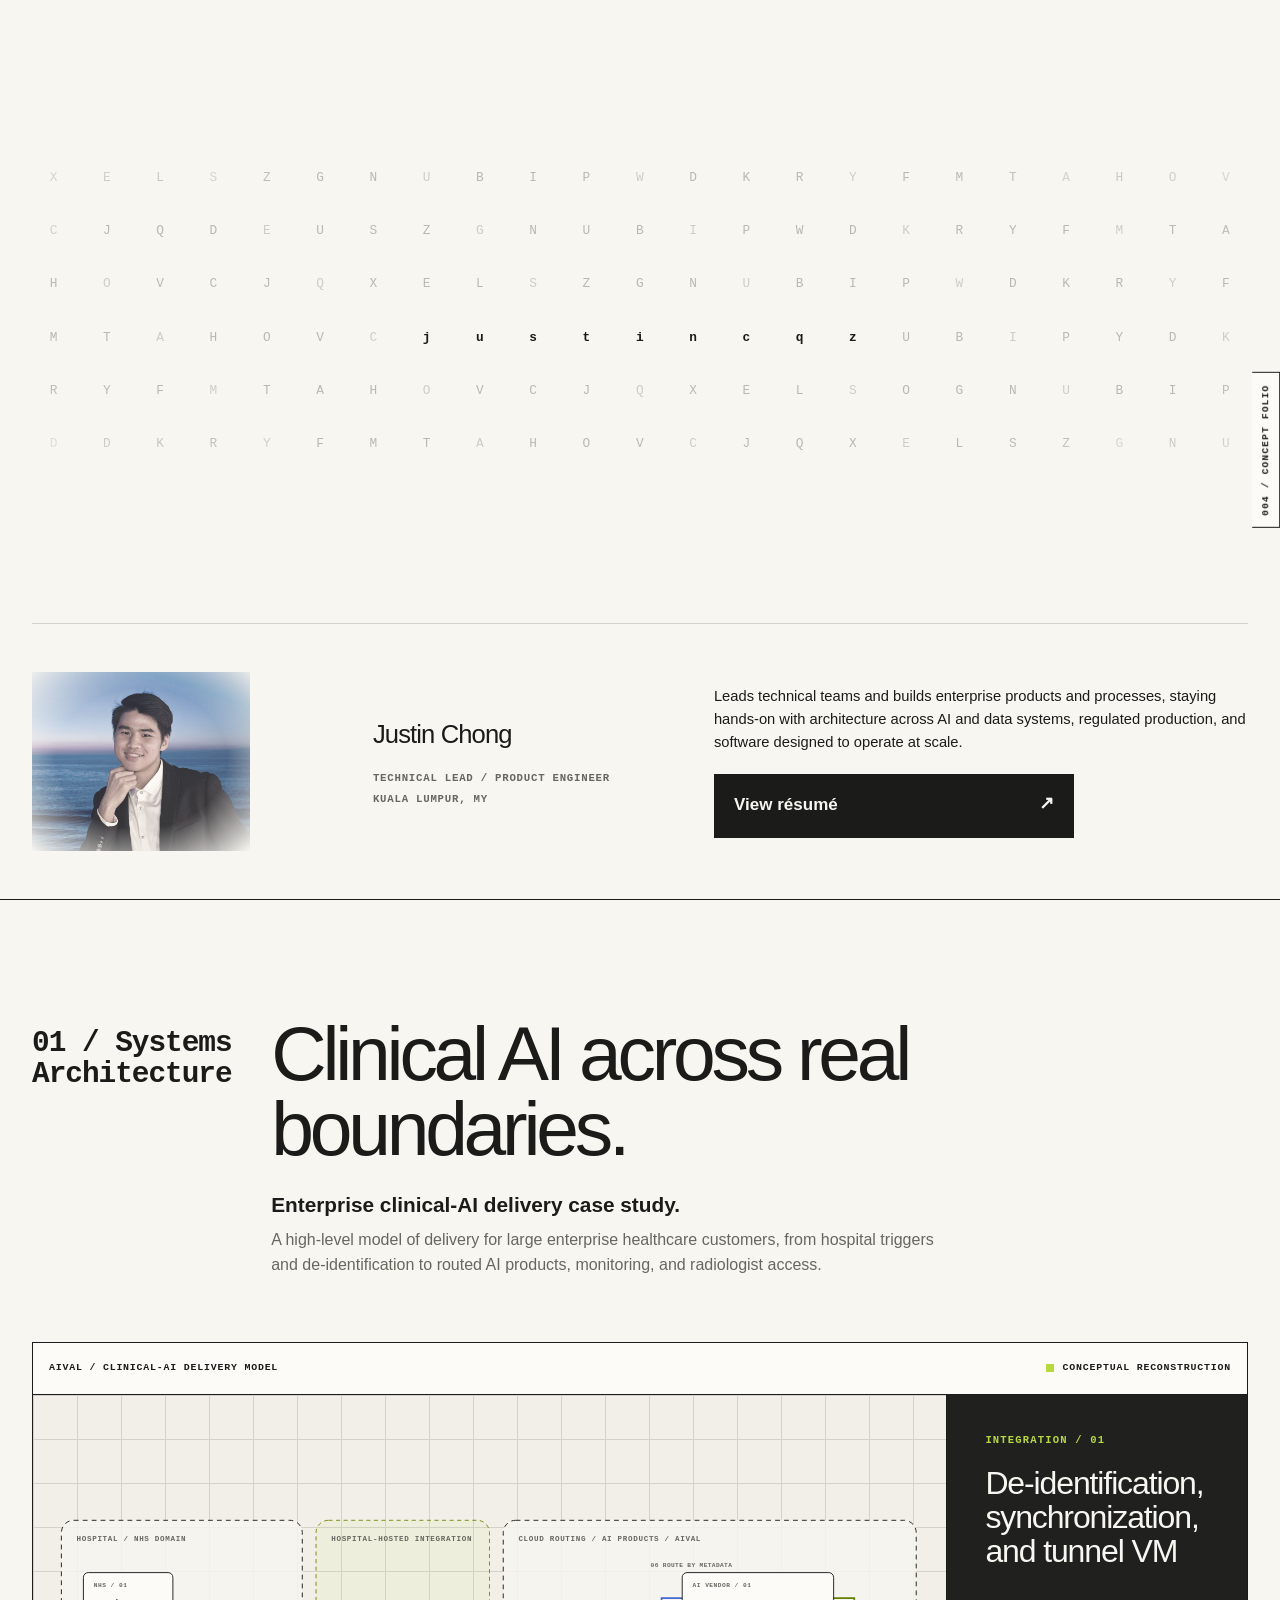
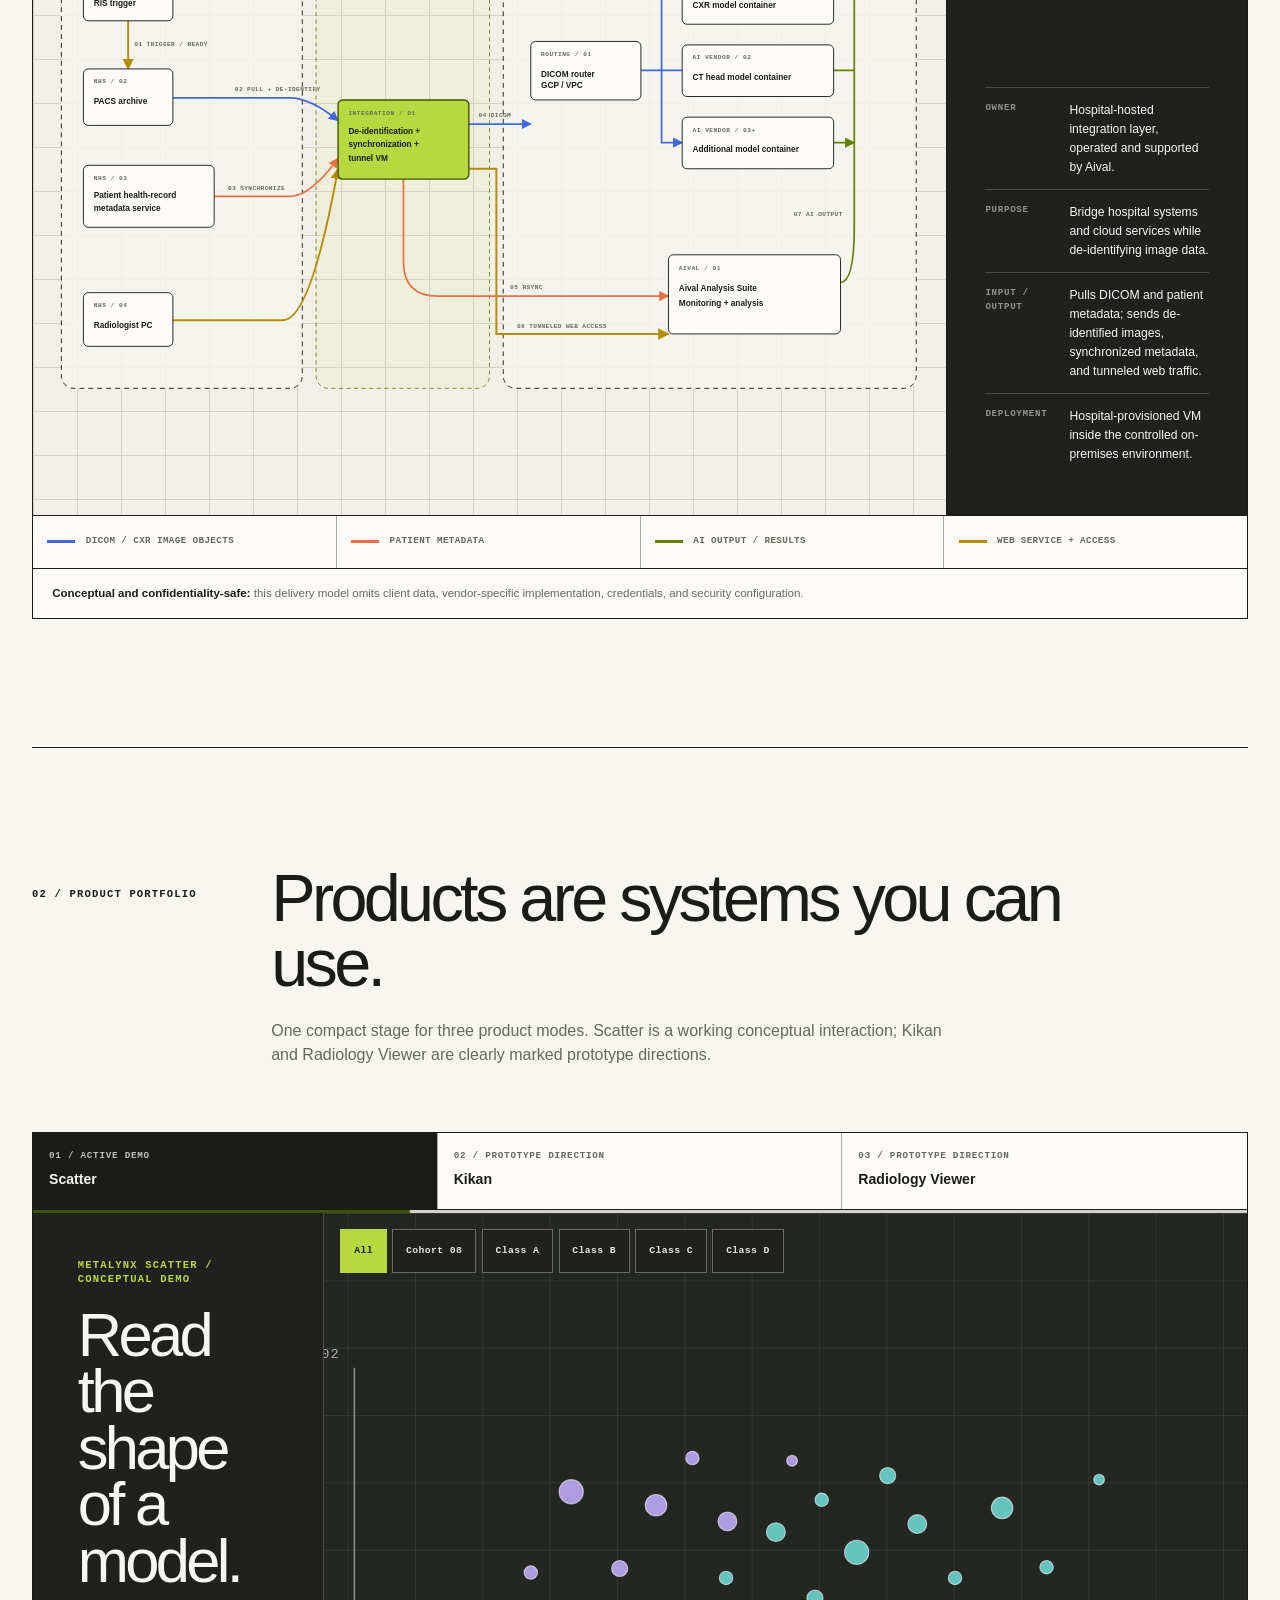
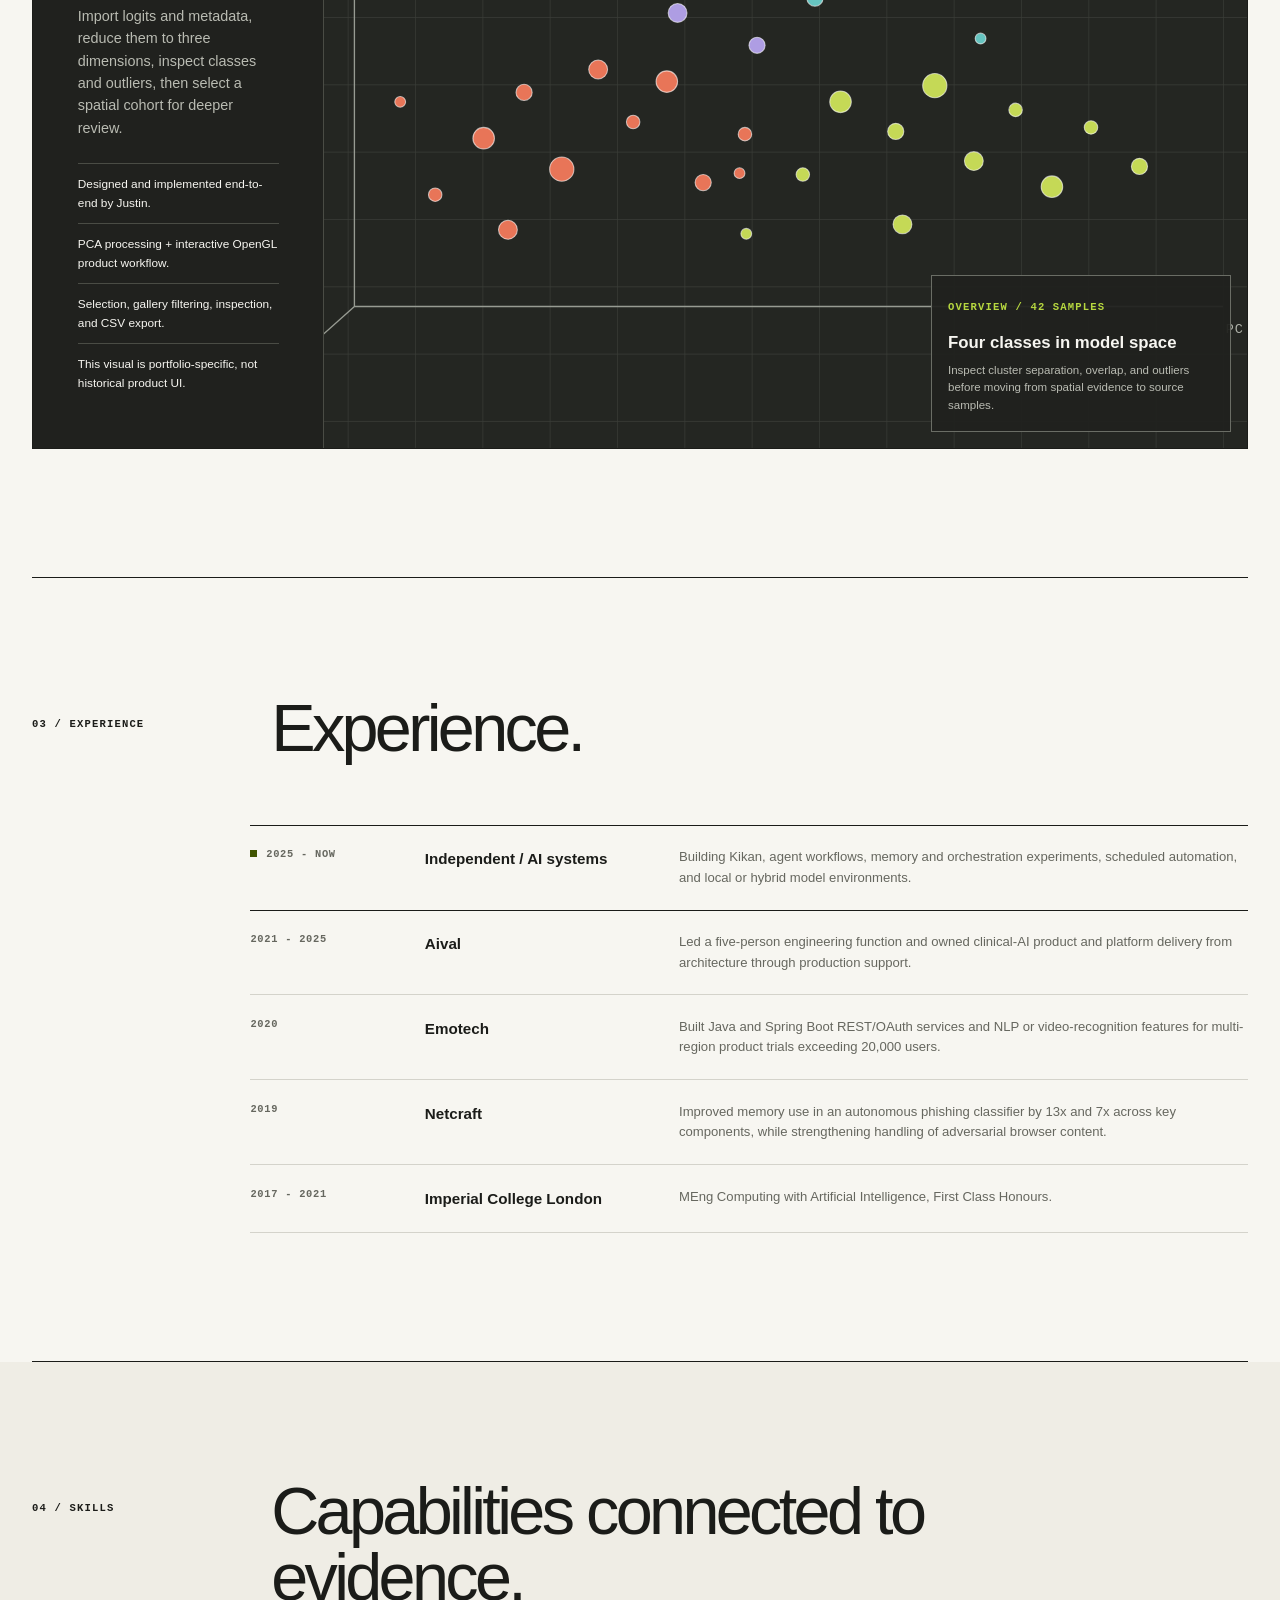
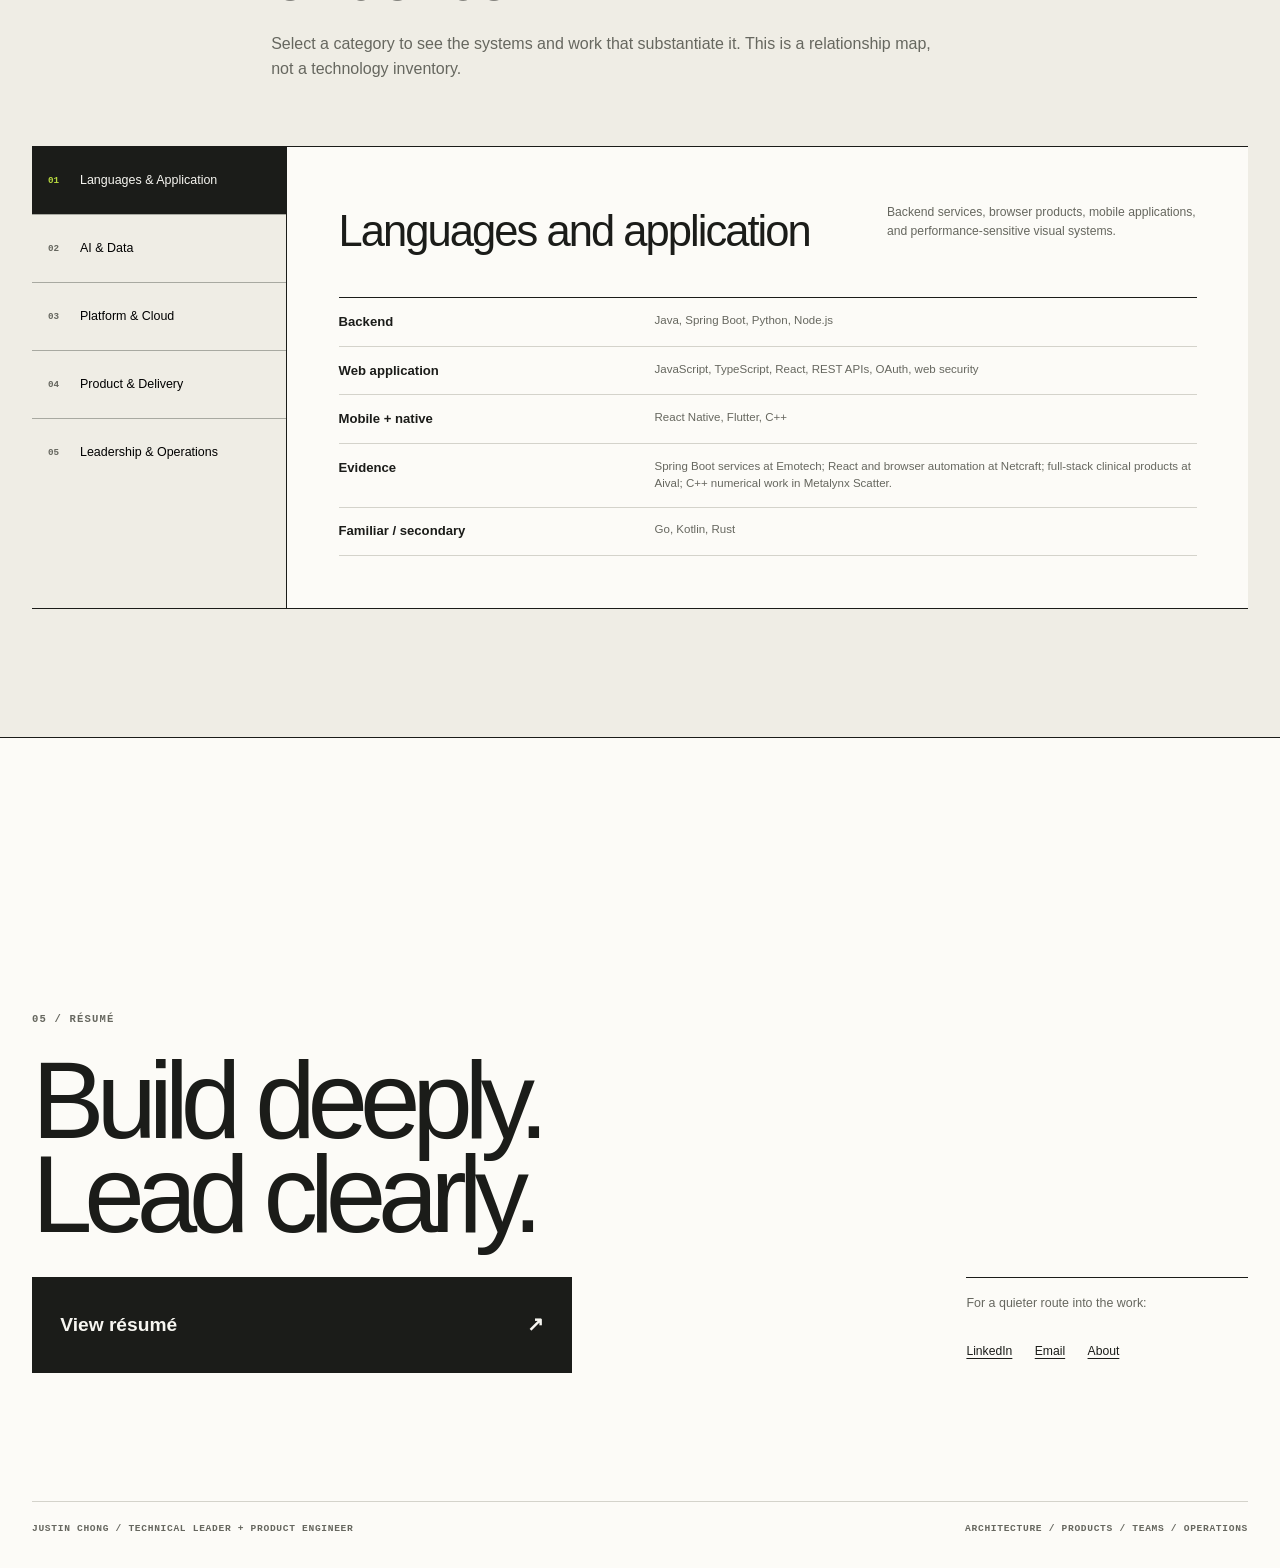
==== index.html @ f6cd117e "feat: establish persistent portfolio project" ====
<!doctype html>
<html lang="en">
<head>
  <meta charset="utf-8">
  <meta name="viewport" content="width=device-width, initial-scale=1">
  <meta name="description" content="Justin Chong leads teams to build complex products and processes: enterprise systems engineered to operate at scale.">
  <title>Justin Chong | Technical leader and product engineer</title>
  <link rel="stylesheet" href="assets/css/site.css">
</head>
<body>
  <a class="skip-link" href="#main">Skip to main content</a>
  <div class="variant-label" aria-label="Homepage concept variant">004 / Concept Folio</div>

  <header class="floating-header" id="floating-header" aria-hidden="true">
    <div class="site-header shell">
      <a class="monogram" href="#top" aria-label="Justin Chong, home" tabindex="-1">JC</a>
      <nav class="site-nav" aria-label="Primary navigation">
        <a href="#architecture" tabindex="-1">Systems</a>
        <a href="#portfolio" tabindex="-1">Products</a>
        <a href="#experience" tabindex="-1">Experience</a>
        <a class="resume-link" href="/resume" tabindex="-1">View r&eacute;sum&eacute;</a>
      </nav>
    </div>
  </header>

  <header class="hero" id="top">
    <h1 class="visually-hidden">Justin Chong, technical lead and product engineer</h1>
    <div class="identity-band" aria-label="Justin's online identity: justincqz">
      <div class="letter-field" id="letter-field" aria-hidden="true"></div>
    </div>

    <div class="hero-lower">
      <div class="portrait-block">
        <img class="portrait" src="assets/images/headshot.jpeg" alt="Justin Chong" width="230" height="210">
      </div>
      <p class="hero-meta"><strong>Justin Chong</strong><span>Technical Lead / Product Engineer</span><span>Kuala Lumpur, MY</span></p>
      <div class="hero-profile">
        <p>Leads technical teams and builds enterprise products and processes, staying hands-on with architecture across AI and data systems, regulated production, and software designed to operate at scale.</p>
        <a class="hero-resume" href="/resume">View r&eacute;sum&eacute;</a>
      </div>
    </div>
  </header>

  <main id="main">
    <section class="architecture shell" id="architecture" aria-labelledby="architecture-title">
      <header class="section-heading">
        <p class="section-number">01 / Systems Architecture</p>
        <div>
          <h2 id="architecture-title">Clinical AI across real boundaries.</h2>
          <p class="architecture-kicker">Enterprise clinical-AI delivery case study.</p>
          <p class="section-intro">A high-level model of delivery for large enterprise healthcare customers, from hospital triggers and de-identification to routed AI products, monitoring, and radiologist access.</p>
        </div>
      </header>

      <div class="architecture-frame">
        <div class="frame-topline">
          <span>Aival / Clinical-AI delivery model</span>
          <span class="concept-status">Conceptual reconstruction</span>
        </div>
        <div class="architecture-body">
          <div class="diagram-wrap">
            <svg class="architecture-svg" viewBox="0 0 1280 730" role="img" aria-labelledby="diagram-title diagram-desc">
              <title id="diagram-title">Conceptual clinical-AI delivery architecture</title>
              <desc id="diagram-desc">A RIS triggers image retrieval from PACS. A hospital-hosted integration virtual machine pulls and de-identifies DICOM, synchronizes patient metadata, sends images to a cloud DICOM router, and sends metadata to the Aival Analysis Suite. The router selects among multiple AI product containers. AI results reach the analysis suite, which radiologists access through a tunneled web endpoint.</desc>
              <defs>
                <marker id="arrow-ink" viewBox="0 0 10 10" refX="9" refY="5" markerWidth="6" markerHeight="6" orient="auto-start-reverse">
                  <path d="M0 0L10 5L0 10Z" fill="#1b1c19"></path>
                </marker>
                <marker id="arrow-blue" viewBox="0 0 10 10" refX="9" refY="5" markerWidth="6" markerHeight="6" orient="auto-start-reverse">
                  <path d="M0 0L10 5L0 10Z" fill="#4168d8"></path>
                </marker>
                <marker id="arrow-orange" viewBox="0 0 10 10" refX="9" refY="5" markerWidth="6" markerHeight="6" orient="auto-start-reverse">
                  <path d="M0 0L10 5L0 10Z" fill="#e76f43"></path>
                </marker>
                <marker id="arrow-green" viewBox="0 0 10 10" refX="9" refY="5" markerWidth="6" markerHeight="6" orient="auto-start-reverse">
                  <path d="M0 0L10 5L0 10Z" fill="#638000"></path>
                </marker>
                <marker id="arrow-yellow" viewBox="0 0 10 10" refX="9" refY="5" markerWidth="6" markerHeight="6" orient="auto-start-reverse">
                  <path d="M0 0L10 5L0 10Z" fill="#b68b00"></path>
                </marker>
              </defs>

              <rect class="boundary" x="18" y="24" width="350" height="680" rx="18"></rect>
              <text class="diagram-label" x="40" y="54">Hospital / NHS domain</text>
              <rect class="integration-zone" x="388" y="24" width="252" height="680" rx="18"></rect>
              <text class="diagram-label" x="410" y="54">Hospital-hosted integration</text>
              <rect class="boundary" x="660" y="24" width="600" height="680" rx="18"></rect>
              <text class="diagram-label" x="682" y="54">Cloud routing / AI products / Aival</text>

              <path class="flow web" d="M115 170V240" marker-end="url(#arrow-yellow)"></path>
              <path class="flow cross" d="M180 282H350Q380 282 420 315" marker-end="url(#arrow-blue)"></path>
              <path class="flow return" d="M240 425H350Q380 425 420 370" marker-end="url(#arrow-orange)"></path>
              <path class="flow cross" d="M610 320H700" marker-end="url(#arrow-blue)"></path>
              <path class="flow return" d="M515 400V520Q515 570 565 570H900" marker-end="url(#arrow-orange)"></path>
              <path class="flow cross" d="M860 242H890V137H920M890 242V242H920M890 242V347H920" marker-end="url(#arrow-blue)"></path>
              <path class="flow ai" d="M1140 137H1170V470Q1170 550 1150 550M1140 242H1170M1140 347H1170" marker-end="url(#arrow-green)"></path>
              <path class="flow web" d="M180 605H340Q380 605 420 385" marker-end="url(#arrow-yellow)"></path>
              <path class="flow web" d="M610 385H650V625H900" marker-end="url(#arrow-yellow)"></path>
              <text class="flow-label" x="124" y="207">01 TRIGGER / READY</text>
              <text class="flow-label" x="270" y="272">02 PULL + DE-IDENTIFY</text>
              <text class="flow-label" x="260" y="416">03 SYNCHRONIZE</text>
              <text class="flow-label" x="624" y="310">04 DICOM</text>
              <text class="flow-label" x="670" y="560">05 RSYNC</text>
              <text class="flow-label" x="874" y="92">06 ROUTE BY METADATA</text>
              <text class="flow-label" x="1082" y="454">07 AI OUTPUT</text>
              <text class="flow-label" x="680" y="616">08 TUNNELED WEB ACCESS</text>

              <g class="diagram-node" role="button" tabindex="0" aria-label="RIS trigger endpoint node" aria-pressed="false" data-node="ris">
                <rect x="50" y="100" width="130" height="70" rx="7"></rect>
                <text class="node-id" x="65" y="121">NHS / 01</text>
                <text x="65" y="149">RIS trigger</text>
              </g>
              <g class="diagram-node" role="button" tabindex="0" aria-label="PACS archive node" aria-pressed="false" data-node="pacs">
                <rect x="50" y="240" width="130" height="82" rx="7"></rect>
                <text class="node-id" x="65" y="261">NHS / 02</text>
                <text x="65" y="291">PACS archive</text>
              </g>
              <g class="diagram-node" role="button" tabindex="0" aria-label="Patient health-record metadata service node" aria-pressed="false" data-node="patient-metadata">
                <rect x="50" y="380" width="190" height="90" rx="7"></rect>
                <text class="node-id" x="65" y="401">NHS / 03</text>
                <text x="65" y="428">Patient health-record</text>
                <text x="65" y="447">metadata service</text>
              </g>
              <g class="diagram-node" role="button" tabindex="0" aria-label="Radiologist workstation node" aria-pressed="false" data-node="workstation">
                <rect x="50" y="565" width="130" height="78" rx="7"></rect>
                <text class="node-id" x="65" y="586">NHS / 04</text>
                <text x="65" y="616">Radiologist PC</text>
              </g>
              <g class="diagram-node is-active" role="button" tabindex="0" aria-label="De-identification synchronization and tunnel virtual machine node" aria-pressed="true" data-node="integration-vm">
                <rect x="420" y="285" width="190" height="115" rx="7"></rect>
                <text class="node-id" x="435" y="307">INTEGRATION / 01</text>
                <text x="435" y="335">De-identification +</text>
                <text x="435" y="354">synchronization +</text>
                <text x="435" y="373">tunnel VM</text>
              </g>
              <g class="diagram-node" role="button" tabindex="0" aria-label="GCP VPC DICOM router node" aria-pressed="false" data-node="router">
                <rect x="700" y="200" width="160" height="85" rx="7"></rect>
                <text class="node-id" x="715" y="221">ROUTING / 01</text>
                <text x="715" y="251">DICOM router</text>
                <text x="715" y="268">GCP / VPC</text>
              </g>
              <g class="diagram-node" role="button" tabindex="0" aria-label="Multiple containerized AI products node" aria-pressed="false" data-node="ai-products">
                <rect x="920" y="100" width="220" height="75" rx="7"></rect>
                <text class="node-id" x="935" y="121">AI VENDOR / 01</text><text x="935" y="151">CXR model container</text>
                <rect x="920" y="205" width="220" height="75" rx="7"></rect>
                <text class="node-id" x="935" y="226">AI VENDOR / 02</text><text x="935" y="256">CT head model container</text>
                <rect x="920" y="310" width="220" height="75" rx="7"></rect>
                <text class="node-id" x="935" y="331">AI VENDOR / 03+</text><text x="935" y="361">Additional model container</text>
              </g>
              <g class="diagram-node" role="button" tabindex="0" aria-label="Aival Analysis Suite node" aria-pressed="false" data-node="analysis">
                <rect x="900" y="510" width="250" height="115" rx="7"></rect>
                <text class="node-id" x="915" y="532">AIVAL / 01</text>
                <text x="915" y="563">Aival Analysis Suite</text>
                <text x="915" y="584">Monitoring + analysis</text>
              </g>
            </svg>

            <div class="architecture-mobile">
              <p class="meta">Select a flow step</p>
              <ol class="flow-stepper">
                <li><button type="button" data-node="ris" aria-pressed="false"><b>01</b><span>RIS requests the image from PACS and signals when it is ready.</span></button></li>
                <li><button type="button" data-node="pacs" aria-pressed="false"><b>02</b><span>The integration VM pulls DICOM and de-identifies its tags.</span></button></li>
                <li><button type="button" data-node="patient-metadata" aria-pressed="false"><b>03</b><span>The VM pulls and synchronizes patient health-record metadata.</span></button></li>
                <li><button type="button" data-node="integration-vm" aria-pressed="true"><b>04</b><span>De-identified DICOM is sent to the cloud DICOM router.</span></button></li>
                <li><button type="button" data-node="analysis" aria-pressed="false"><b>05</b><span>Patient metadata is sent directly to Aival via rsync.</span></button></li>
                <li><button type="button" data-node="router" aria-pressed="false"><b>06</b><span>The router selects an AI container by metadata, modality, and use case.</span></button></li>
                <li><button type="button" data-node="ai-products" aria-pressed="false"><b>07</b><span>AI output reaches Aival Analysis Suite for monitoring and analysis.</span></button></li>
                <li><button type="button" data-node="workstation" aria-pressed="false"><b>08</b><span>Radiologists access Aival's web endpoint through the integration tunnel.</span></button></li>
              </ol>
            </div>
          </div>

          <aside class="evidence-panel" aria-live="polite" aria-atomic="true">
            <span class="meta" id="architecture-counter">INTEGRATION / 01</span>
            <h3 id="architecture-node-title">De-identification, synchronization, and tunnel VM</h3>
            <div class="evidence-facts">
              <div class="evidence-fact"><b>Owner</b><span id="architecture-owner">Hospital-hosted integration layer, operated and supported by Aival.</span></div>
              <div class="evidence-fact"><b>Purpose</b><span id="architecture-purpose">Bridge hospital systems and cloud services while de-identifying image data.</span></div>
              <div class="evidence-fact"><b>Input / output</b><span id="architecture-flow-role">Pulls DICOM and patient metadata; sends de-identified images, synchronized metadata, and tunneled web traffic.</span></div>
              <div class="evidence-fact"><b>Deployment</b><span id="architecture-deployment">Hospital-provisioned VM inside the controlled on-premises environment.</span></div>
            </div>
          </aside>
        </div>
        <div class="architecture-legend" aria-label="Architecture flow legend">
          <span class="legend-item"><i class="legend-line"></i>DICOM / CXR image objects</span>
          <span class="legend-item"><i class="legend-line metadata"></i>Patient metadata</span>
          <span class="legend-item"><i class="legend-line results"></i>AI output / results</span>
          <span class="legend-item"><i class="legend-line web"></i>Web service + access</span>
        </div>
        <div class="architecture-note">
          <span><strong>Conceptual and confidentiality-safe:</strong> this delivery model omits client data, vendor-specific implementation, credentials, and security configuration.</span>
        </div>
      </div>
    </section>

    <section class="portfolio shell" id="portfolio" aria-labelledby="portfolio-title">
      <header class="section-heading">
        <p class="section-number">02 / Product portfolio</p>
        <div>
          <h2 id="portfolio-title">Products are systems you can use.</h2>
          <p class="section-intro">One compact stage for three product modes. Scatter is a working conceptual interaction; Kikan and Radiology Viewer are clearly marked prototype directions.</p>
        </div>
      </header>

      <div class="portfolio-stage" id="portfolio-stage">
        <ul class="portfolio-tabs" role="tablist" aria-label="Product portfolio">
          <li><button class="portfolio-tab" id="portfolio-tab-scatter" type="button" role="tab" aria-selected="true" aria-controls="portfolio-panel-scatter" tabindex="0" data-portfolio="0"><span>01 / Active demo</span><strong>Scatter</strong></button></li>
          <li><button class="portfolio-tab" id="portfolio-tab-kikan" type="button" role="tab" aria-selected="false" aria-controls="portfolio-panel-kikan" tabindex="-1" data-portfolio="1"><span>02 / Prototype direction</span><strong>Kikan</strong></button></li>
          <li><button class="portfolio-tab" id="portfolio-tab-viewer" type="button" role="tab" aria-selected="false" aria-controls="portfolio-panel-viewer" tabindex="-1" data-portfolio="2"><span>03 / Prototype direction</span><strong>Radiology Viewer</strong></button></li>
        </ul>
        <div class="progress-track" id="portfolio-progress" role="progressbar" aria-label="Time until next product" aria-valuemin="0" aria-valuemax="100" aria-valuenow="0">
          <div class="progress-bar"></div>
        </div>

        <section class="portfolio-panel" id="portfolio-panel-scatter" role="tabpanel" tabindex="0" aria-labelledby="portfolio-tab-scatter">
          <div class="scatter-layout">
            <div class="project-copy">
              <span class="meta">Metalynx Scatter / Conceptual demo</span>
              <h3>Read the shape of a model.</h3>
              <p>Import logits and metadata, reduce them to three dimensions, inspect classes and outliers, then select a spatial cohort for deeper review.</p>
              <ul class="project-facts">
                <li>Designed and implemented end-to-end by Justin.</li>
                <li>PCA processing + interactive OpenGL product workflow.</li>
                <li>Selection, gallery filtering, inspection, and CSV export.</li>
                <li>This visual is portfolio-specific, not historical product UI.</li>
              </ul>
            </div>
            <div class="scatter-demo" id="scatter-demo" data-scatter-view="all">
              <svg viewBox="0 0 850 620" role="img" aria-labelledby="scatter-title scatter-desc" preserveAspectRatio="xMidYMid slice">
                <title id="scatter-title">Interactive conceptual PCA model-space visualization</title>
                <desc id="scatter-desc">Four partially overlapping classes of points appear across three PCA axes. Controls can isolate each class or an eight-sample cohort.</desc>
                <defs>
                  <pattern id="scatter-pattern" width="50" height="50" patternUnits="userSpaceOnUse">
                    <path class="scatter-grid" d="M50 0H0V50" fill="none"></path>
                  </pattern>
                </defs>
                <rect width="850" height="620" fill="url(#scatter-pattern)" opacity=".72"></rect>
                <path class="scatter-axis" d="M105 515H750M105 515V115M105 515L60 555"></path>
                <text class="scatter-label" x="752" y="535">PC 01</text>
                <text class="scatter-label" x="60" y="108">PC 02</text>
                <text class="scatter-label" x="22" y="572">PC 03</text>
                <ellipse class="cohort-ring" cx="470" cy="321" rx="112" ry="88" fill="none" stroke="#f7f6f1" stroke-width="1.3" stroke-dasharray="6 6"></ellipse>
                <g aria-hidden="true">
                  <circle class="scatter-point class-a" cx="201" cy="390" r="8"></circle><circle class="scatter-point class-a" cx="231" cy="356" r="6"></circle>
                  <circle class="scatter-point class-a" cx="259" cy="413" r="9"></circle><circle class="scatter-point class-a" cx="286" cy="339" r="7"></circle>
                  <circle class="scatter-point class-a" cx="312" cy="378" r="5"></circle><circle class="scatter-point class-a" cx="337" cy="348" r="8"></circle>
                  <circle class="scatter-point class-a" cx="165" cy="432" r="5"></circle><circle class="scatter-point class-a" cx="364" cy="423" r="6"></circle>
                  <circle class="scatter-point class-a" cx="219" cy="458" r="7"></circle><circle class="scatter-point class-a" cx="395" cy="387" r="5"></circle>
                  <circle class="scatter-point class-b" cx="418" cy="237" r="7"></circle><circle class="scatter-point class-b" cx="452" cy="213" r="5"></circle>
                  <circle class="scatter-point class-b" cx="478" cy="252" r="9" data-cohort="true"></circle><circle class="scatter-point class-b" cx="501" cy="195" r="6"></circle>
                  <circle class="scatter-point class-b" cx="523" cy="231" r="7" data-cohort="true"></circle><circle class="scatter-point class-b" cx="551" cy="271" r="5"></circle>
                  <circle class="scatter-point class-b" cx="447" cy="286" r="6" data-cohort="true"></circle><circle class="scatter-point class-b" cx="586" cy="219" r="8"></circle>
                  <circle class="scatter-point class-b" cx="619" cy="263" r="5"></circle><circle class="scatter-point class-b" cx="381" cy="271" r="5"></circle>
                  <circle class="scatter-point class-c" cx="466" cy="363" r="8" data-cohort="true"></circle><circle class="scatter-point class-c" cx="507" cy="385" r="6" data-cohort="true"></circle>
                  <circle class="scatter-point class-c" cx="536" cy="351" r="9" data-cohort="true"></circle><circle class="scatter-point class-c" cx="565" cy="407" r="7"></circle>
                  <circle class="scatter-point class-c" cx="596" cy="369" r="5"></circle><circle class="scatter-point class-c" cx="623" cy="426" r="8"></circle>
                  <circle class="scatter-point class-c" cx="652" cy="382" r="5"></circle><circle class="scatter-point class-c" cx="512" cy="454" r="7"></circle>
                  <circle class="scatter-point class-c" cx="688" cy="411" r="6"></circle><circle class="scatter-point class-c" cx="438" cy="417" r="5" data-cohort="true"></circle>
                  <circle class="scatter-point class-d" cx="329" cy="217" r="8"></circle><circle class="scatter-point class-d" cx="356" cy="182" r="5"></circle>
                  <circle class="scatter-point class-d" cx="382" cy="229" r="7"></circle><circle class="scatter-point class-d" cx="302" cy="264" r="6"></circle>
                  <circle class="scatter-point class-d" cx="266" cy="207" r="9"></circle><circle class="scatter-point class-d" cx="404" cy="321" r="6" data-cohort="true"></circle>
                  <circle class="scatter-point class-d" cx="236" cy="267" r="5"></circle><circle class="scatter-point class-d" cx="345" cy="297" r="7"></circle>
                  <circle class="scatter-point class-a" cx="391" cy="416" r="4"></circle><circle class="scatter-point class-b" cx="570" cy="316" r="4"></circle>
                  <circle class="scatter-point class-c" cx="396" cy="461" r="4"></circle><circle class="scatter-point class-d" cx="430" cy="184" r="4"></circle>
                  <circle class="scatter-point class-a" cx="139" cy="363" r="4"></circle><circle class="scatter-point class-b" cx="658" cy="198" r="4"></circle>
                </g>
              </svg>
              <div class="scatter-tools" role="group" aria-label="Model-space inspection">
                <button class="scatter-control" type="button" data-scatter="all" aria-pressed="true">All</button>
                <button class="scatter-control" type="button" data-scatter="cohort" aria-pressed="false">Cohort 08</button>
                <button class="scatter-control" type="button" data-scatter="a" aria-pressed="false">Class A</button>
                <button class="scatter-control" type="button" data-scatter="b" aria-pressed="false">Class B</button>
                <button class="scatter-control" type="button" data-scatter="c" aria-pressed="false">Class C</button>
                <button class="scatter-control" type="button" data-scatter="d" aria-pressed="false">Class D</button>
              </div>
              <aside class="scatter-inspector" aria-live="polite">
                <span class="meta" id="scatter-state">Overview / 42 samples</span>
                <strong id="scatter-inspector-title">Four classes in model space</strong>
                <p id="scatter-inspector-copy">Inspect cluster separation, overlap, and outliers before moving from spatial evidence to source samples.</p>
              </aside>
            </div>
          </div>
        </section>

        <section class="portfolio-panel" id="portfolio-panel-kikan" role="tabpanel" tabindex="0" aria-labelledby="portfolio-tab-kikan" hidden>
          <div class="prototype-layout">
            <div class="prototype-copy">
              <span class="meta">Autonomous engineering harness</span>
              <h3>Kikan</h3>
              <p>An opinionated workflow that turns a one-line feature idea into researched, designed, planned, implemented, and tested change.</p>
              <span class="prototype-label">Prototype direction / early-stage dogfooding</span>
            </div>
            <div class="kikan-preview" aria-label="Conceptual Kikan workflow strip">
              <div class="idea-line"><span>Input / 01</span><strong>Add a health check for dependent services.</strong></div>
              <div class="workflow-strip">
                <div class="workflow-step"><span>01</span><strong>Expand intent</strong></div>
                <div class="workflow-step"><span>02</span><strong>Discover context</strong></div>
                <div class="workflow-step"><span>03</span><strong>Validate plan</strong></div>
                <div class="workflow-step"><span>04</span><strong>Implement in isolation</strong></div>
                <div class="workflow-step"><span>05</span><strong>Test, review, iterate</strong></div>
              </div>
              <p class="workflow-note">Conceptual presentation only. Current evidence is Kikan extending itself through its own workflow, not proven production autonomy or a reliability claim.</p>
            </div>
          </div>
        </section>

        <section class="portfolio-panel" id="portfolio-panel-viewer" role="tabpanel" tabindex="0" aria-labelledby="portfolio-tab-viewer" hidden>
          <div class="prototype-layout">
            <div class="prototype-copy">
              <span class="meta">Clinical product interface</span>
              <h3>Radiology Viewer</h3>
              <p>A reserved visual direction for presenting a high-trust, data-dense product surface without exposing patient data, client workflows, or a historical interface.</p>
              <span class="prototype-label">Prototype direction / no patient data</span>
            </div>
            <div class="viewer-preview" role="img" aria-label="Neutral multi-panel radiology viewer schematic containing no patient data">
              <div class="viewer-toolbar"><span>Viewer schematic</span><span>Sanitized / conceptual</span></div>
              <div class="viewer-series"><span>Series</span><div class="series-item"></div><div class="series-item"></div><div class="series-item"></div></div>
              <div class="viewer-canvas"><div class="scan-pane"></div><div class="scan-pane"></div><div class="scan-pane"></div><div class="scan-pane"></div></div>
              <div class="viewer-findings"><span>Review</span><div class="finding-line"></div><div class="finding-line short"></div><div class="finding-line"></div><div class="finding-line short"></div></div>
            </div>
          </div>
        </section>
      </div>
    </section>

    <section class="experience shell" id="experience" aria-labelledby="experience-title">
      <header class="section-heading">
        <p class="section-number">03 / Experience</p>
        <div>
          <h2 id="experience-title">Experience.</h2>
        </div>
      </header>

      <div class="timeline">
        <article class="timeline-entry current">
          <time datetime="2025">2025 - now</time>
          <h3>Independent / AI systems</h3>
          <p>Building Kikan, agent workflows, memory and orchestration experiments, scheduled automation, and local or hybrid model environments.</p>
        </article>
        <article class="timeline-entry">
          <time datetime="2021/2025">2021 - 2025</time>
          <h3>Aival</h3>
          <p>Led a five-person engineering function and owned clinical-AI product and platform delivery from architecture through production support.</p>
        </article>
        <article class="timeline-entry">
          <time datetime="2020">2020</time>
          <h3>Emotech</h3>
          <p>Built Java and Spring Boot REST/OAuth services and NLP or video-recognition features for multi-region product trials exceeding 20,000 users.</p>
        </article>
        <article class="timeline-entry">
          <time datetime="2019">2019</time>
          <h3>Netcraft</h3>
          <p>Improved memory use in an autonomous phishing classifier by 13x and 7x across key components, while strengthening handling of adversarial browser content.</p>
        </article>
        <article class="timeline-entry">
          <time datetime="2017/2021">2017 - 2021</time>
          <h3>Imperial College London</h3>
          <p>MEng Computing with Artificial Intelligence, First Class Honours.</p>
        </article>
      </div>
    </section>

    <section class="skills" id="skills" aria-labelledby="skills-title">
      <div class="shell">
        <header class="section-heading">
          <p class="section-number">04 / Skills</p>
          <div>
            <h2 id="skills-title">Capabilities connected to evidence.</h2>
            <p class="section-intro">Select a category to see the systems and work that substantiate it. This is a relationship map, not a technology inventory.</p>
          </div>
        </header>

        <div class="skills-interface">
          <ul class="skill-tabs" role="tablist" aria-label="Skill categories">
            <li><button class="skill-tab" id="skill-tab-languages" type="button" role="tab" aria-selected="true" aria-controls="skill-panel-languages" tabindex="0" data-skill="0"><span>01</span>Languages &amp; Application</button></li>
            <li><button class="skill-tab" id="skill-tab-ai" type="button" role="tab" aria-selected="false" aria-controls="skill-panel-ai" tabindex="-1" data-skill="1"><span>02</span>AI &amp; Data</button></li>
            <li><button class="skill-tab" id="skill-tab-platform" type="button" role="tab" aria-selected="false" aria-controls="skill-panel-platform" tabindex="-1" data-skill="2"><span>03</span>Platform &amp; Cloud</button></li>
            <li><button class="skill-tab" id="skill-tab-product" type="button" role="tab" aria-selected="false" aria-controls="skill-panel-product" tabindex="-1" data-skill="3"><span>04</span>Product &amp; Delivery</button></li>
            <li><button class="skill-tab" id="skill-tab-leadership" type="button" role="tab" aria-selected="false" aria-controls="skill-panel-leadership" tabindex="-1" data-skill="4"><span>05</span>Leadership &amp; Operations</button></li>
          </ul>

          <section class="skill-panel" id="skill-panel-languages" role="tabpanel" tabindex="0" aria-labelledby="skill-tab-languages">
            <div class="skill-panel-header"><h3>Languages and application</h3><p>Backend services, browser products, mobile applications, and performance-sensitive visual systems.</p></div>
            <div class="skill-rows">
              <div class="skill-row"><strong>Backend</strong><span>Java, Spring Boot, Python, Node.js</span></div>
              <div class="skill-row"><strong>Web application</strong><span>JavaScript, TypeScript, React, REST APIs, OAuth, web security</span></div>
              <div class="skill-row"><strong>Mobile + native</strong><span>React Native, Flutter, C++</span></div>
              <div class="skill-row"><strong>Evidence</strong><span>Spring Boot services at Emotech; React and browser automation at Netcraft; full-stack clinical products at Aival; C++ numerical work in Metalynx Scatter.</span></div>
              <div class="skill-row"><strong>Familiar / secondary</strong><span>Go, Kotlin, Rust</span></div>
            </div>
          </section>

          <section class="skill-panel" id="skill-panel-ai" role="tabpanel" tabindex="0" aria-labelledby="skill-tab-ai" hidden>
            <div class="skill-panel-header"><h3>AI and data-intensive systems</h3><p>From numerical model-space inspection to clinical-AI validation and adversarial classification inputs.</p></div>
            <div class="skill-rows">
              <div class="skill-row"><strong>AI systems</strong><span>PyTorch, active learning, explainability, medical AI validation and monitoring</span></div>
              <div class="skill-row"><strong>Imaging + representation</strong><span>DICOM, PCA, 3D/OpenGL visualization</span></div>
              <div class="skill-row"><strong>Data workflows</strong><span>High-volume data ingestion, metadata-rich packaging, analytics workflows</span></div>
              <div class="skill-row"><strong>Storage + query</strong><span>SQL, PostgreSQL, SQLite, MongoDB</span></div>
              <div class="skill-row"><strong>Evidence</strong><span>Clinical-AI products at Aival; model-space analysis in Metalynx Scatter; AI research at Imperial; adversarial classification at Netcraft.</span></div>
            </div>
          </section>

          <section class="skill-panel" id="skill-panel-platform" role="tabpanel" tabindex="0" aria-labelledby="skill-tab-platform" hidden>
            <div class="skill-panel-header"><h3>Platform and deployment environments</h3><p>Systems designed around operational boundaries rather than a single idealized runtime.</p></div>
            <div class="skill-rows">
              <div class="skill-row"><strong>Runtime environments</strong><span>GCP, Vercel, Linux, physical on-premises servers, hospital-provisioned VMs</span></div>
              <div class="skill-row"><strong>Containers + orchestration</strong><span>Kubernetes, Docker, Docker Swarm</span></div>
              <div class="skill-row"><strong>Infrastructure services</strong><span>Redis, RabbitMQ, Cloudflare Access / NAT</span></div>
              <div class="skill-row"><strong>Delivery systems</strong><span>Git, GitLab Runner, Jenkins, CI/CD</span></div>
              <div class="skill-row"><strong>Familiar / secondary</strong><span>Logstash, Kibana</span></div>
            </div>
          </section>

          <section class="skill-panel" id="skill-panel-product" role="tabpanel" tabindex="0" aria-labelledby="skill-tab-product" hidden>
            <div class="skill-panel-header"><h3>Product engineering and delivery</h3><p>Technical decisions remain connected to workflows, release evidence, and the people using the product.</p></div>
            <div class="skill-rows">
              <div class="skill-row"><strong>Technical ownership</strong><span>Architecture, API design, full-stack delivery, client integration</span></div>
              <div class="skill-row"><strong>Product delivery</strong><span>Product roadmaps, testing and release discipline, production support, remote updates</span></div>
              <div class="skill-row"><strong>Operating contexts</strong><span>B2B healthcare products, regulated client deployments, B2C product launches</span></div>
              <div class="skill-row"><strong>Evidence</strong><span>Architecture through production support at Aival; end-to-end Metalynx Scatter; multi-region launches at Emotech; research-to-test workflow in Kikan.</span></div>
            </div>
          </section>

          <section class="skill-panel" id="skill-panel-leadership" role="tabpanel" tabindex="0" aria-labelledby="skill-tab-leadership" hidden>
            <div class="skill-panel-header"><h3>Leadership and high-trust operations</h3><p>Team and delivery leadership grounded in architecture, release discipline, and operating context.</p></div>
            <div class="skill-rows">
              <div class="skill-row"><strong>Team leadership</strong><span>Technical leadership, five-person engineering function, hiring, onboarding, code review</span></div>
              <div class="skill-row"><strong>Planning + translation</strong><span>Delivery planning, product roadmaps, stakeholder and regulatory translation</span></div>
              <div class="skill-row"><strong>Operations</strong><span>Server hardening, backups, remote updates, production support</span></div>
              <div class="skill-row"><strong>Regulated delivery</strong><span>ISO 27001, HIPAA, DTAC, GDPR</span></div>
              <div class="skill-row"><strong>Evidence</strong><span>Led Aival's engineering function while retaining hands-on ownership across architecture, delivery, client integration, and regulated operations.</span></div>
            </div>
          </section>
        </div>
      </div>
    </section>

    <section class="resume-cta" id="resume" aria-labelledby="resume-title">
      <div class="shell">
        <div class="cta-grid">
          <div class="cta-main">
            <span class="eyebrow">05 / R&eacute;sum&eacute;</span>
            <h2 id="resume-title">Build deeply.<br>Lead clearly.</h2>
            <a class="resume-button" href="/resume">View r&eacute;sum&eacute;</a>
          </div>
          <aside class="cta-aside">
            <p>For a quieter route into the work:</p>
            <div class="quiet-links">
              <a href="https://www.linkedin.com/in/justincqz/">LinkedIn</a>
              <a href="/contact">Email</a>
              <a href="/about">About</a>
            </div>
          </aside>
        </div>
        <footer class="site-footer">
          <span>Justin Chong / Technical leader + product engineer</span>
          <span>Architecture / products / teams / operations</span>
        </footer>
      </div>
    </section>
  </main>

  <script src="assets/js/site.js" defer></script>
</body>
</html>
---- assets/css/site.css ----
:root {
      color-scheme: light;
      --paper: #f7f6f1;
      --paper-deep: #efede5;
      --paper-clear: #fcfbf7;
      --ink: #1b1c19;
      --muted: #66675f;
      --quiet: #a5a69f;
      --line: #d4d3cb;
      --line-strong: #a8a9a1;
      --green: #b7d83f;
      --green-dark: #405400;
      --blue: #4168d8;
      --orange: #e76f43;
      --deep: #20211e;
      --deep-2: #292a26;
      --deep-line: #4a4c45;
      --deep-muted: #b9bbb2;
      --max: 1320px;
      --sans: Inter, ui-sans-serif, -apple-system, BlinkMacSystemFont, "Segoe UI", Helvetica, Arial, sans-serif;
      --mono: ui-monospace, "SFMono-Regular", Consolas, "Liberation Mono", Menlo, monospace;
    }

    * {
      box-sizing: border-box;
    }

    html {
      scroll-behavior: smooth;
      scroll-padding-top: 2rem;
    }

    body {
      margin: 0;
      overflow-x: hidden;
      background: var(--paper);
      color: var(--ink);
      font-family: var(--sans);
      font-size: 17px;
      line-height: 1.55;
      text-rendering: optimizeLegibility;
      -webkit-font-smoothing: antialiased;
    }

    a {
      color: inherit;
      text-decoration-thickness: 1px;
      text-underline-offset: .28em;
    }

    button,
    a {
      -webkit-tap-highlight-color: transparent;
    }

    button {
      font: inherit;
    }

    img,
    svg {
      max-width: 100%;
    }

    :focus-visible {
      outline: 3px solid var(--blue);
      outline-offset: 4px;
    }

    ::selection {
      background: var(--green);
      color: var(--ink);
    }

    [hidden] {
      display: none !important;
    }

    .visually-hidden {
      position: absolute;
      width: 1px;
      height: 1px;
      padding: 0;
      overflow: hidden;
      clip: rect(0 0 0 0);
      white-space: nowrap;
      border: 0;
    }

    .skip-link {
      position: fixed;
      z-index: 100;
      top: .75rem;
      left: .75rem;
      padding: .75rem 1rem;
      transform: translateY(-160%);
      background: var(--ink);
      color: white;
      transition: transform 160ms ease;
    }

    .skip-link:focus {
      transform: translateY(0);
    }

    .variant-label {
      position: fixed;
      z-index: 40;
      top: 50%;
      right: 0;
      padding: .7rem .55rem;
      border: 1px solid var(--ink);
      border-right: 0;
      background: var(--paper-clear);
      font: 700 .6rem/1 var(--mono);
      letter-spacing: .12em;
      text-transform: uppercase;
      writing-mode: vertical-rl;
      transform: translateY(-50%) rotate(180deg);
    }

    .shell {
      width: min(calc(100% - 64px), var(--max));
      margin-inline: auto;
    }

    .micro,
    .eyebrow,
    .section-number,
    .meta {
      font: 650 .66rem/1.35 var(--mono);
      letter-spacing: .11em;
      text-transform: uppercase;
    }

    .section-heading {
      display: grid;
      grid-template-columns: minmax(150px, .35fr) minmax(0, 1.65fr);
      gap: 2rem;
      align-items: start;
      margin-bottom: clamp(2.5rem, 5vw, 4.5rem);
    }

    .section-heading h2 {
      max-width: 870px;
      margin: -.16em 0 0;
      font-size: clamp(2.5rem, 5.2vw, 5.2rem);
      font-weight: 320;
      line-height: .98;
      letter-spacing: -.055em;
    }

    .section-heading .section-intro {
      max-width: 680px;
      margin: 1.4rem 0 0;
      color: var(--muted);
      font-size: 1rem;
    }

    /* Hero */
    .floating-header {
      position: fixed;
      z-index: 35;
      top: 0;
      right: 0;
      left: 0;
      border-bottom: 1px solid var(--line);
      background: rgba(247, 246, 241, .96);
      opacity: 0;
      pointer-events: none;
      transform: translateY(-100%);
      transition: opacity 180ms ease, transform 180ms ease;
    }

    .floating-header.is-visible {
      opacity: 1;
      pointer-events: auto;
      transform: translateY(0);
    }

    .site-header {
      display: flex;
      min-height: 72px;
      align-items: center;
      justify-content: space-between;
      gap: 2rem;
    }

    .hero {
      display: flex;
      min-height: max(760px, 100svh);
      flex-direction: column;
      border-bottom: 1px solid var(--ink);
    }

    .monogram {
      display: inline-grid;
      width: 44px;
      height: 44px;
      place-items: center;
      border: 1px solid var(--ink);
      font: 600 .72rem/1 var(--mono);
      text-decoration: none;
      transition: background 150ms ease, color 150ms ease;
    }

    .monogram:hover,
    .monogram:focus-visible {
      background: var(--ink);
      color: var(--paper);
    }

    .site-nav {
      display: flex;
      align-items: center;
      gap: clamp(.5rem, 2vw, 1.8rem);
      font-size: .76rem;
    }

    .site-nav a {
      display: inline-flex;
      min-height: 44px;
      align-items: center;
      text-decoration-color: transparent;
    }

    .site-nav a:hover,
    .site-nav a:focus-visible {
      text-decoration-color: currentColor;
    }

    .site-nav .resume-link {
      min-height: 52px;
      padding-inline: 1.35rem;
      border: 1px solid var(--ink);
      text-decoration: none;
      font-size: .82rem;
      font-weight: 650;
    }

    .site-nav .resume-link:hover,
    .site-nav .resume-link:focus-visible {
      background: var(--ink);
      color: var(--paper);
    }

    .identity-band {
      display: grid;
      width: 100%;
      flex: 1 1 auto;
      align-items: center;
      padding-block: clamp(2rem, 5vw, 4.5rem);
    }

    .letter-field {
      display: grid;
      width: min(calc(100% - 64px), var(--max));
      margin-inline: auto;
      grid-template-columns: repeat(var(--field-columns, 16), minmax(0, 1fr));
      gap: clamp(.35rem, .75vw, .7rem);
      overflow: hidden;
      perspective: 700px;
      -webkit-mask-image: radial-gradient(ellipse 82% 78% at center, #000 64%, transparent 100%);
      mask-image: radial-gradient(ellipse 82% 78% at center, #000 64%, transparent 100%);
    }

    .field-letter {
      display: grid;
      aspect-ratio: 1;
      place-items: center;
      color: #b8b9b2;
      font: 480 clamp(.7rem, 1vw, .9rem)/1 var(--mono);
      letter-spacing: .04em;
      transition: color 250ms ease, transform 280ms ease, opacity 280ms ease;
      transform-style: preserve-3d;
    }

    .field-letter:nth-child(4n) {
      color: #cdcec8;
    }

    .field-letter.is-flipping {
      opacity: .2;
      transform: rotateX(90deg);
    }

    .field-letter.is-identity {
      color: var(--ink);
      font-weight: 720;
    }

    .hero-lower {
      display: grid;
      width: min(calc(100% - 64px), var(--max));
      margin-inline: auto;
      grid-template-columns: minmax(190px, .7fr) minmax(200px, .7fr) minmax(360px, 1.35fr);
      align-items: center;
      gap: clamp(2rem, 5vw, 5rem);
      padding-block: clamp(1.8rem, 4vw, 3rem);
      border-top: 1px solid var(--line);
    }

    .portrait-block {
      min-width: 0;
    }

    .portrait {
      display: block;
      width: clamp(180px, 17vw, 230px);
      height: clamp(165px, 14vw, 210px);
      object-fit: cover;
      object-position: 51% 43%;
      filter: saturate(.42) contrast(.9) brightness(1.07);
      opacity: .86;
      -webkit-mask-image: radial-gradient(ellipse 72% 72% at 50% 48%, #000 55%, transparent 100%);
      mask-image: radial-gradient(ellipse 72% 72% at 50% 48%, #000 55%, transparent 100%);
    }

    .hero-meta {
      margin: 0;
    }

    .hero-meta strong,
    .hero-meta span {
      display: block;
    }

    .hero-meta strong {
      margin-bottom: 1rem;
      font-size: clamp(1.35rem, 2vw, 1.8rem);
      font-weight: 540;
      letter-spacing: -.035em;
    }

    .hero-meta span {
      margin-top: .35rem;
      color: var(--muted);
      font: 650 .67rem/1.45 var(--mono);
      letter-spacing: .07em;
      text-transform: uppercase;
    }

    .hero-profile {
      min-width: 0;
    }

    .hero-profile p {
      max-width: 600px;
      margin: 0 0 1.25rem;
      font-size: clamp(.9rem, 1.15vw, 1.02rem);
      line-height: 1.55;
    }

    .hero-resume {
      display: inline-flex;
      width: min(100%, 360px);
      min-height: 64px;
      align-items: center;
      justify-content: space-between;
      padding: .9rem 1.2rem;
      border: 1px solid var(--ink);
      background: var(--ink);
      color: var(--paper);
      font-weight: 650;
      text-decoration: none;
      transition: background 150ms ease, color 150ms ease, transform 150ms ease;
    }

    .hero-resume::after {
      content: "\2197";
      font-family: var(--mono);
      font-size: 1.15rem;
    }

    .hero-resume:hover,
    .hero-resume:focus-visible {
      background: var(--green);
      color: var(--green-dark);
      transform: translateY(-2px);
    }

    /* Architecture */
    .architecture {
      padding-block: clamp(5.5rem, 10vw, 9rem);
      border-bottom: 1px solid var(--ink);
    }

    .architecture .section-number {
      margin: 0;
      font-size: clamp(1.25rem, 2.3vw, 2rem);
      font-weight: 560;
      line-height: 1.05;
      letter-spacing: -.035em;
      text-transform: none;
    }

    .architecture .section-heading h2 {
      font-size: clamp(3rem, 6vw, 6rem);
    }

    .architecture-kicker {
      max-width: 680px;
      margin: 1.4rem 0 .45rem;
      font-size: clamp(1.05rem, 1.7vw, 1.3rem);
      font-weight: 620;
    }

    .architecture .section-intro {
      margin-top: 0;
    }

    .architecture-frame {
      overflow: hidden;
      border: 1px solid var(--ink);
      background: var(--paper-clear);
    }

    .frame-topline {
      display: flex;
      min-height: 52px;
      align-items: center;
      justify-content: space-between;
      gap: 1rem;
      padding: .65rem 1rem;
      border-bottom: 1px solid var(--ink);
      font: 650 .62rem/1.3 var(--mono);
      letter-spacing: .08em;
      text-transform: uppercase;
    }

    .concept-status {
      display: inline-flex;
      align-items: center;
      gap: .55rem;
    }

    .concept-status::before {
      width: 8px;
      height: 8px;
      background: var(--green);
      content: "";
    }

    .architecture-body {
      display: grid;
      grid-template-columns: minmax(0, 1.62fr) minmax(300px, .38fr);
      min-height: 720px;
    }

    .diagram-wrap {
      position: relative;
      min-width: 0;
      padding: 1rem;
      border-right: 1px solid var(--ink);
      background-color: #f1efe7;
      background-image: linear-gradient(var(--line) 1px, transparent 1px), linear-gradient(90deg, var(--line) 1px, transparent 1px);
      background-size: 44px 44px;
    }

    .architecture-svg {
      display: block;
      width: 100%;
      height: 100%;
      min-height: 688px;
    }

    .boundary {
      fill: rgba(247, 246, 241, .82);
      stroke: var(--ink);
      stroke-width: 1.35;
      stroke-dasharray: 7 6;
    }

    .integration-zone {
      fill: rgba(183, 216, 63, .055);
      stroke: #708000;
      stroke-width: 1.25;
      stroke-dasharray: 6 5;
    }

    .diagram-label {
      fill: var(--muted);
      font: 650 11px/1 var(--mono);
      letter-spacing: .09em;
      text-transform: uppercase;
    }

    .diagram-node {
      cursor: pointer;
    }

    .diagram-node rect {
      fill: var(--paper-clear);
      stroke: var(--ink);
      stroke-width: 1.35;
      transition: fill 150ms ease, stroke 150ms ease;
    }

    .diagram-node text {
      fill: var(--ink);
      font: 620 12px/1.2 var(--sans);
      pointer-events: none;
    }

    .diagram-node .node-id {
      fill: var(--muted);
      font: 650 9px/1 var(--mono);
      letter-spacing: .08em;
    }

    .diagram-node:hover rect,
    .diagram-node:focus rect,
    .diagram-node.is-active rect {
      fill: var(--green);
      stroke: var(--green-dark);
      stroke-width: 2;
    }

    .diagram-node:focus {
      outline: none;
    }

    .flow {
      fill: none;
      stroke: var(--ink);
      stroke-width: 1.4;
      vector-effect: non-scaling-stroke;
    }

    .flow.cross {
      stroke: var(--blue);
      stroke-width: 1.7;
    }

    .flow.return {
      stroke: var(--orange);
      stroke-width: 1.7;
    }

    .flow.ai {
      stroke: #638000;
      stroke-width: 1.7;
    }

    .flow.web {
      stroke: #b68b00;
      stroke-width: 1.9;
    }

    .flow-label {
      fill: var(--muted);
      font: 650 9px/1 var(--mono);
      letter-spacing: .06em;
    }

    .architecture-mobile {
      display: none;
    }

    .architecture-legend {
      display: grid;
      grid-template-columns: repeat(4, minmax(0, 1fr));
      gap: 1px;
      border-top: 1px solid var(--ink);
      background: var(--line-strong);
    }

    .legend-item {
      display: flex;
      min-height: 52px;
      align-items: center;
      gap: .65rem;
      padding: .7rem .9rem;
      background: var(--paper-clear);
      color: var(--muted);
      font: 650 .58rem/1.35 var(--mono);
      letter-spacing: .04em;
      text-transform: uppercase;
    }

    .legend-line {
      width: 28px;
      height: 3px;
      flex: 0 0 auto;
      background: var(--blue);
    }

    .legend-line.metadata { background: var(--orange); }
    .legend-line.results { background: #638000; }
    .legend-line.web { background: #b68b00; }

    .evidence-panel {
      display: flex;
      flex-direction: column;
      min-width: 0;
      padding: clamp(1.5rem, 3vw, 2.6rem);
      background: var(--deep);
      color: var(--paper);
    }

    .evidence-panel .meta {
      color: var(--green);
    }

    .evidence-panel h3 {
      margin: 1.25rem 0 .9rem;
      font-size: clamp(1.55rem, 2.5vw, 2.35rem);
      font-weight: 380;
      line-height: 1.06;
      letter-spacing: -.035em;
    }

    .evidence-facts {
      margin-top: auto;
      padding-top: 2rem;
    }

    .evidence-fact {
      display: grid;
      grid-template-columns: 4.5rem 1fr;
      gap: .75rem;
      padding: .8rem 0;
      border-top: 1px solid var(--deep-line);
      font-size: .76rem;
    }

    .evidence-fact b {
      color: #92948b;
      font: 650 .57rem/1.5 var(--mono);
      letter-spacing: .08em;
      text-transform: uppercase;
    }

    .architecture-note {
      padding: 1rem 1.2rem;
      border-top: 1px solid var(--ink);
      color: var(--muted);
      font-size: .72rem;
    }

    .architecture-note strong {
      color: var(--ink);
    }

    /* Product portfolio */
    .portfolio {
      padding-block: clamp(5.5rem, 10vw, 9rem);
      border-bottom: 1px solid var(--ink);
    }

    .portfolio-stage {
      border: 1px solid var(--ink);
      background: var(--paper-clear);
    }

    .portfolio-tabs {
      display: grid;
      grid-template-columns: repeat(3, 1fr);
      margin: 0;
      padding: 0;
      border-bottom: 1px solid var(--ink);
      list-style: none;
    }

    .portfolio-tab {
      position: relative;
      width: 100%;
      min-height: 76px;
      padding: .9rem 1rem;
      border: 0;
      border-right: 1px solid var(--line-strong);
      background: transparent;
      color: var(--muted);
      text-align: left;
      cursor: pointer;
      transition: background 150ms ease, color 150ms ease;
    }

    .portfolio-tabs li:last-child .portfolio-tab {
      border-right: 0;
    }

    .portfolio-tab span,
    .portfolio-tab strong {
      display: block;
    }

    .portfolio-tab span {
      margin-bottom: .55rem;
      font: 650 .58rem/1 var(--mono);
      letter-spacing: .08em;
      text-transform: uppercase;
    }

    .portfolio-tab strong {
      color: var(--ink);
      font-size: .88rem;
      font-weight: 620;
    }

    .portfolio-tab:hover,
    .portfolio-tab[aria-selected="true"] {
      background: var(--ink);
      color: #bfc0b8;
    }

    .portfolio-tab:hover strong,
    .portfolio-tab[aria-selected="true"] strong {
      color: var(--paper);
    }

    .progress-track {
      height: 3px;
      overflow: hidden;
      background: var(--line);
    }

    .progress-bar {
      width: 100%;
      height: 100%;
      transform: scaleX(0);
      transform-origin: left center;
      background: var(--green-dark);
    }

    .portfolio-panel {
      min-height: min(690px, calc(100svh - 130px));
    }

    .scatter-layout {
      display: grid;
      min-height: inherit;
      grid-template-columns: minmax(270px, .48fr) minmax(0, 1.52fr);
      background: var(--deep);
      color: var(--paper);
    }

    .project-copy {
      display: flex;
      flex-direction: column;
      padding: clamp(1.5rem, 3.5vw, 3rem);
      border-right: 1px solid var(--deep-line);
    }

    .project-copy .meta {
      color: var(--green);
    }

    .project-copy h3 {
      margin: 1.25rem 0 1rem;
      font-size: clamp(2.3rem, 4.8vw, 4.8rem);
      font-weight: 340;
      line-height: .92;
      letter-spacing: -.06em;
    }

    .project-copy > p {
      margin: 0;
      color: var(--deep-muted);
      font-size: .9rem;
    }

    .project-facts {
      margin: auto 0 0;
      padding: 1.5rem 0 0;
      list-style: none;
    }

    .project-facts li {
      padding: .7rem 0;
      border-top: 1px solid var(--deep-line);
      font-size: .74rem;
    }

    .scatter-demo {
      position: relative;
      min-width: 0;
      min-height: 620px;
      overflow: hidden;
      background: #242622;
    }

    .scatter-demo svg {
      display: block;
      width: 100%;
      height: 100%;
      min-height: 620px;
    }

    .scatter-grid {
      stroke: #42453f;
      stroke-width: 1;
    }

    .scatter-axis {
      fill: none;
      stroke: #979b92;
      stroke-width: 1;
    }

    .scatter-label {
      fill: #aeb1a8;
      font: 10px/1 var(--mono);
      letter-spacing: .08em;
    }

    .scatter-point {
      stroke: rgba(255, 255, 255, .6);
      stroke-width: .8;
      transform-box: fill-box;
      transform-origin: center;
      transition: opacity 220ms ease, transform 220ms ease;
    }

    .class-a { fill: #e87558; }
    .class-b { fill: #66c4c0; }
    .class-c { fill: #c5d956; }
    .class-d { fill: #ae9de3; }

    .cohort-ring {
      opacity: 0;
      transition: opacity 220ms ease;
    }

    .scatter-demo[data-scatter-view="cohort"] .scatter-point:not([data-cohort="true"]) {
      opacity: .1;
      transform: scale(.72);
    }

    .scatter-demo[data-scatter-view="cohort"] .scatter-point[data-cohort="true"] {
      transform: scale(1.55);
    }

    .scatter-demo[data-scatter-view="cohort"] .cohort-ring {
      opacity: 1;
    }

    .scatter-demo[data-scatter-view="a"] .scatter-point:not(.class-a),
    .scatter-demo[data-scatter-view="b"] .scatter-point:not(.class-b),
    .scatter-demo[data-scatter-view="c"] .scatter-point:not(.class-c),
    .scatter-demo[data-scatter-view="d"] .scatter-point:not(.class-d) {
      opacity: .08;
      transform: scale(.7);
    }

    .scatter-tools {
      position: absolute;
      top: 1rem;
      right: 1rem;
      left: 1rem;
      display: flex;
      flex-wrap: wrap;
      gap: .35rem;
    }

    .scatter-control {
      min-height: 44px;
      padding: .55rem .8rem;
      border: 1px solid #686c63;
      background: rgba(32, 33, 30, .92);
      color: #e6e6df;
      cursor: pointer;
      font: 650 .61rem/1 var(--mono);
      letter-spacing: .04em;
      transition: background 140ms ease, color 140ms ease;
    }

    .scatter-control:hover,
    .scatter-control[aria-pressed="true"] {
      border-color: var(--green);
      background: var(--green);
      color: var(--ink);
    }

    .scatter-control:focus-visible {
      outline-color: white;
    }

    .scatter-inspector {
      position: absolute;
      right: 1rem;
      bottom: 1rem;
      width: min(300px, calc(100% - 2rem));
      padding: 1rem;
      border: 1px solid #6a6d65;
      background: rgba(32, 33, 30, .94);
    }

    .scatter-inspector .meta {
      color: var(--green);
    }

    .scatter-inspector strong {
      display: block;
      margin: .7rem 0 .35rem;
      font-size: 1.05rem;
      font-weight: 560;
    }

    .scatter-inspector p {
      margin: 0;
      color: var(--deep-muted);
      font-size: .72rem;
    }

    .prototype-layout {
      display: grid;
      min-height: inherit;
      grid-template-columns: minmax(280px, .5fr) minmax(0, 1.5fr);
      background: var(--paper-deep);
    }

    .prototype-copy {
      display: flex;
      flex-direction: column;
      padding: clamp(1.5rem, 3.5vw, 3rem);
      border-right: 1px solid var(--ink);
    }

    .prototype-copy h3 {
      margin: 1.2rem 0 1rem;
      font-size: clamp(2.5rem, 5vw, 5rem);
      font-weight: 330;
      line-height: .94;
      letter-spacing: -.06em;
    }

    .prototype-copy p {
      margin: 0;
      color: var(--muted);
      font-size: .9rem;
    }

    .prototype-label {
      align-self: flex-start;
      margin-top: auto;
      padding: .55rem .7rem;
      border: 1px solid var(--ink);
      font: 650 .58rem/1 var(--mono);
      letter-spacing: .08em;
      text-transform: uppercase;
    }

    .kikan-preview {
      display: grid;
      align-content: center;
      min-width: 0;
      padding: clamp(1.5rem, 5vw, 4.5rem);
      background: var(--deep);
      color: var(--paper);
    }

    .idea-line {
      display: grid;
      grid-template-columns: 5rem 1fr;
      gap: 1rem;
      margin-bottom: 2rem;
      padding: 1rem;
      border: 1px solid var(--deep-line);
      font-size: .8rem;
    }

    .idea-line span {
      color: var(--green);
      font: 650 .6rem/1.4 var(--mono);
      letter-spacing: .08em;
      text-transform: uppercase;
    }

    .workflow-strip {
      display: grid;
      grid-template-columns: repeat(5, 1fr);
      gap: 1px;
      background: var(--deep-line);
    }

    .workflow-step {
      position: relative;
      min-height: 170px;
      padding: 1rem;
      background: var(--deep-2);
    }

    .workflow-step:nth-child(3) {
      background: var(--green);
      color: var(--green-dark);
    }

    .workflow-step span,
    .workflow-step strong {
      display: block;
    }

    .workflow-step span {
      font: 650 .57rem/1 var(--mono);
    }

    .workflow-step strong {
      margin-top: 3rem;
      font-size: .75rem;
      line-height: 1.35;
    }

    .workflow-note {
      margin: 1.25rem 0 0;
      color: var(--deep-muted);
      font-size: .7rem;
    }

    .viewer-preview {
      display: grid;
      grid-template-columns: minmax(110px, .25fr) minmax(0, 1.35fr) minmax(150px, .4fr);
      grid-template-rows: 48px 1fr;
      min-width: 0;
      margin: clamp(1.5rem, 4vw, 3.5rem);
      border: 1px solid var(--deep);
      background: #d9d9d3;
    }

    .viewer-toolbar {
      grid-column: 1 / -1;
      display: flex;
      align-items: center;
      justify-content: space-between;
      padding: 0 1rem;
      border-bottom: 1px solid var(--deep-line);
      background: var(--deep);
      color: #d7d8d0;
      font: 650 .58rem/1 var(--mono);
      letter-spacing: .06em;
      text-transform: uppercase;
    }

    .viewer-series,
    .viewer-findings {
      padding: 1rem;
      background: #eeede8;
    }

    .viewer-series {
      border-right: 1px solid var(--line-strong);
    }

    .viewer-findings {
      border-left: 1px solid var(--line-strong);
    }

    .viewer-series span,
    .viewer-findings span {
      display: block;
      margin-bottom: 1rem;
      color: var(--muted);
      font: 650 .57rem/1.4 var(--mono);
      letter-spacing: .07em;
      text-transform: uppercase;
    }

    .series-item,
    .finding-line {
      height: 42px;
      margin-bottom: .6rem;
      border: 1px solid var(--line-strong);
      background: #f8f7f2;
    }

    .finding-line {
      height: 8px;
      border: 0;
      background: #c7c7c0;
    }

    .finding-line.short {
      width: 62%;
    }

    .viewer-canvas {
      display: grid;
      grid-template-columns: 1fr 1fr;
      gap: 1px;
      padding: 1px;
      background: #555851;
    }

    .scan-pane {
      position: relative;
      min-height: 250px;
      overflow: hidden;
      background: #171815;
    }

    .scan-pane::before,
    .scan-pane::after {
      position: absolute;
      top: 50%;
      left: 50%;
      border: 1px solid #6a6d65;
      border-radius: 50%;
      content: "";
      transform: translate(-50%, -50%);
    }

    .scan-pane::before {
      width: 46%;
      aspect-ratio: 1;
    }

    .scan-pane::after {
      width: 24%;
      aspect-ratio: 1;
      border-color: #a4a79f;
    }

    /* Experience */
    .experience {
      padding-block: clamp(5.5rem, 10vw, 9rem);
      border-bottom: 1px solid var(--ink);
    }

    .timeline {
      margin-left: calc(17.5% + .35rem);
      border-top: 1px solid var(--ink);
    }

    .timeline-entry {
      display: grid;
      grid-template-columns: 8.5rem minmax(150px, .55fr) minmax(0, 1.45fr);
      gap: clamp(1rem, 3vw, 3rem);
      padding: 1.35rem 0;
      border-bottom: 1px solid var(--line);
    }

    .timeline-entry time {
      color: var(--muted);
      font: 650 .65rem/1.5 var(--mono);
      letter-spacing: .07em;
      text-transform: uppercase;
    }

    .timeline-entry h3 {
      margin: 0;
      font-size: .95rem;
      font-weight: 620;
    }

    .timeline-entry p {
      margin: 0;
      color: var(--muted);
      font-size: .82rem;
    }

    .timeline-entry.current {
      border-bottom-color: var(--ink);
    }

    .timeline-entry.current time::before {
      display: inline-block;
      width: 7px;
      height: 7px;
      margin-right: .55rem;
      background: var(--green-dark);
      content: "";
    }

    /* Skills */
    .skills {
      padding-block: clamp(5.5rem, 10vw, 9rem);
      border-bottom: 1px solid var(--ink);
      background: var(--paper-deep);
    }

    .skills-interface {
      display: grid;
      grid-template-columns: minmax(230px, .42fr) minmax(0, 1.58fr);
      border-block: 1px solid var(--ink);
    }

    .skill-tabs {
      margin: 0;
      padding: 0;
      border-right: 1px solid var(--ink);
      list-style: none;
    }

    .skill-tab {
      display: grid;
      width: 100%;
      min-height: 68px;
      grid-template-columns: 2rem 1fr;
      align-items: center;
      padding: .7rem 1rem;
      border: 0;
      border-bottom: 1px solid var(--line-strong);
      background: transparent;
      text-align: left;
      cursor: pointer;
      font-size: .78rem;
    }

    .skill-tabs li:last-child .skill-tab {
      border-bottom: 0;
    }

    .skill-tab span {
      color: var(--muted);
      font: 650 .58rem/1 var(--mono);
    }

    .skill-tab:hover,
    .skill-tab[aria-selected="true"] {
      background: var(--ink);
      color: var(--paper);
    }

    .skill-tab:hover span,
    .skill-tab[aria-selected="true"] span {
      color: var(--green);
    }

    .skill-panel {
      min-height: 340px;
      padding: clamp(1.5rem, 4vw, 3.5rem);
      background: var(--paper-clear);
    }

    .skill-panel-header {
      display: grid;
      grid-template-columns: 1fr minmax(220px, .6fr);
      gap: 2rem;
      margin-bottom: 2rem;
    }

    .skill-panel h3 {
      margin: 0;
      font-size: clamp(1.8rem, 3.4vw, 3.3rem);
      font-weight: 340;
      letter-spacing: -.045em;
    }

    .skill-panel-header p {
      margin: .3rem 0 0;
      color: var(--muted);
      font-size: .76rem;
    }

    .skill-rows {
      border-top: 1px solid var(--ink);
    }

    .skill-row {
      display: grid;
      grid-template-columns: minmax(160px, .7fr) minmax(0, 1.3fr);
      gap: 1.5rem;
      padding: .85rem 0;
      border-bottom: 1px solid var(--line);
    }

    .skill-row strong {
      font-size: .82rem;
      font-weight: 620;
    }

    .skill-row span {
      color: var(--muted);
      font-size: .72rem;
    }

    /* CTA */
    .resume-cta {
      min-height: 72svh;
      padding-block: clamp(5rem, 11vw, 10rem) 2rem;
      background: var(--paper-clear);
    }

    .cta-grid {
      display: grid;
      min-height: 55svh;
      grid-template-columns: minmax(0, 1.5fr) minmax(220px, .5fr);
      gap: clamp(2rem, 7vw, 7rem);
      align-items: end;
    }

    .cta-main .eyebrow {
      color: var(--muted);
    }

    .cta-main h2 {
      max-width: 900px;
      margin: 1.5rem 0 2.25rem;
      font-size: clamp(3.5rem, 8.5vw, 9rem);
      font-weight: 290;
      line-height: .86;
      letter-spacing: -.075em;
    }

    .resume-button {
      display: inline-flex;
      width: min(100%, 540px);
      min-height: 96px;
      align-items: center;
      justify-content: space-between;
      gap: 2rem;
      padding: 1.2rem 1.7rem;
      border: 1px solid var(--ink);
      background: var(--ink);
      color: var(--paper);
      font-size: 1.2rem;
      font-weight: 620;
      text-decoration: none;
      transition: background 150ms ease, color 150ms ease, transform 150ms ease;
    }

    .resume-button::after {
      content: "\2197";
      font-family: var(--mono);
      font-size: 1.25rem;
    }

    .resume-button:hover,
    .resume-button:focus-visible {
      background: var(--green);
      color: var(--green-dark);
      transform: translateY(-3px);
    }

    .cta-aside {
      padding-top: 1rem;
      border-top: 1px solid var(--ink);
    }

    .cta-aside p {
      margin: 0 0 1rem;
      color: var(--muted);
      font-size: .78rem;
    }

    .quiet-links {
      display: flex;
      flex-wrap: wrap;
      gap: .25rem 1.4rem;
    }

    .quiet-links a {
      display: inline-flex;
      min-height: 44px;
      align-items: center;
      font-size: .76rem;
    }

    .site-footer {
      display: flex;
      justify-content: space-between;
      gap: 2rem;
      margin-top: clamp(4rem, 10vw, 8rem);
      padding-top: 1.2rem;
      border-top: 1px solid var(--line);
      color: var(--muted);
      font: 600 .6rem/1.5 var(--mono);
      letter-spacing: .07em;
      text-transform: uppercase;
    }

    @media (max-width: 1060px) {
      .hero-lower {
        grid-template-columns: minmax(170px, .55fr) minmax(185px, .6fr) minmax(300px, 1fr);
        gap: 2rem;
      }

      .architecture-body {
        grid-template-columns: 1fr;
      }

      .diagram-wrap {
        border-right: 0;
        border-bottom: 1px solid var(--ink);
      }

      .evidence-panel {
        min-height: 350px;
      }

      .scatter-layout,
      .prototype-layout {
        grid-template-columns: minmax(230px, .42fr) minmax(0, 1.58fr);
      }

      .workflow-strip {
        grid-template-columns: repeat(3, 1fr);
      }

      .workflow-step {
        min-height: 130px;
      }

      .workflow-step:nth-child(n + 4) {
        border-top: 1px solid var(--deep-line);
      }

      .viewer-preview {
        grid-template-columns: 100px minmax(0, 1fr);
      }

      .viewer-findings {
        display: none;
      }

    }

    @media (max-width: 900px) {
      .variant-label {
        display: none;
      }

      .shell,
      .letter-field {
        width: min(calc(100% - 40px), var(--max));
      }

      .hero-lower {
        width: min(calc(100% - 40px), var(--max));
        grid-template-columns: 180px minmax(160px, .65fr) minmax(280px, 1fr);
        gap: 1.5rem;
      }

      .timeline {
        margin-left: 0;
      }
    }

    @media (max-width: 760px) {
      body {
        font-size: 16px;
      }

      .shell,
      .letter-field {
        width: calc(100% - 32px);
      }

      .site-header {
        min-height: 70px;
      }

      .site-nav a:not(.resume-link) {
        display: none;
      }

      .hero {
        min-height: 0;
      }

      .identity-band {
        min-height: 46svh;
        padding-block: 2rem;
      }

      .letter-field {
        width: calc(100% - 20px);
        gap: .3rem;
      }

      .hero-lower {
        width: calc(100% - 32px);
        grid-template-columns: minmax(120px, .55fr) minmax(0, 1fr);
        gap: 1.25rem;
        padding-block: 2rem 2.5rem;
      }

      .portrait {
        width: min(100%, 180px);
        height: 165px;
      }

      .hero-profile {
        grid-column: 1 / -1;
        padding-top: 1.25rem;
        border-top: 1px solid var(--line);
      }

      .section-heading {
        grid-template-columns: 1fr;
        gap: 1.4rem;
      }

      .section-heading h2 {
        font-size: clamp(2.55rem, 12vw, 4.2rem);
      }

      .section-heading .section-intro {
        margin-top: 1rem;
      }

      .frame-topline {
        align-items: flex-start;
        flex-direction: column;
        padding-block: .9rem;
      }

      .diagram-wrap {
        padding: 0;
        background-image: none;
      }

      .architecture-svg {
        display: none;
      }

      .architecture-mobile {
        display: block;
        padding: 1rem;
      }

      .architecture-mobile > .meta {
        margin: 0 0 .8rem;
      }

      .flow-stepper {
        display: grid;
        gap: 1px;
        margin: 0;
        padding: 1px;
        background: var(--line-strong);
        list-style: none;
      }

      .flow-stepper button {
        display: grid;
        width: 100%;
        min-height: 72px;
        grid-template-columns: 2.2rem 1fr;
        gap: .5rem;
        align-items: start;
        padding: .85rem;
        border: 0;
        background: var(--paper-clear);
        color: var(--ink);
        text-align: left;
        cursor: pointer;
        font-size: .72rem;
      }

      .flow-stepper button b {
        color: var(--muted);
        font: 650 .62rem/1.5 var(--mono);
      }

      .flow-stepper button:hover,
      .flow-stepper button[aria-pressed="true"] {
        background: var(--green);
        color: var(--green-dark);
      }

      .evidence-panel {
        min-height: 390px;
      }

      .architecture-note {
        padding-inline: 1rem;
      }

      .architecture-legend {
        grid-template-columns: 1fr 1fr;
      }

      .portfolio-stage {
        margin-inline: -16px;
      }

      .portfolio-tabs {
        grid-template-columns: 1fr;
      }

      .portfolio-tabs li:not(:last-child) {
        border-bottom: 1px solid var(--line-strong);
      }

      .portfolio-tab {
        min-height: 58px;
        border-right: 0;
      }

      .portfolio-tab span {
        display: inline;
        margin: 0 .6rem 0 0;
      }

      .portfolio-tab strong {
        display: inline;
      }

      .portfolio-panel {
        min-height: 0;
      }

      .scatter-layout,
      .prototype-layout {
        grid-template-columns: 1fr;
      }

      .project-copy,
      .prototype-copy {
        min-height: 350px;
        border-right: 0;
        border-bottom: 1px solid var(--deep-line);
      }

      .prototype-copy {
        border-bottom-color: var(--ink);
      }

      .scatter-demo,
      .scatter-demo svg {
        min-height: 540px;
      }

      .kikan-preview {
        min-height: 500px;
      }

      .workflow-strip {
        grid-template-columns: 1fr;
      }

      .workflow-step {
        min-height: 80px;
      }

      .workflow-step strong {
        margin-top: 1.2rem;
      }

      .viewer-preview {
        min-height: 520px;
        grid-template-columns: 80px minmax(0, 1fr);
        margin: 1rem;
      }

      .viewer-canvas {
        grid-template-columns: 1fr;
      }

      .scan-pane {
        min-height: 220px;
      }

      .timeline-entry {
        grid-template-columns: 6.5rem 1fr;
        gap: 1rem;
      }

      .timeline-entry p {
        grid-column: 2;
      }

      .skills-interface {
        grid-template-columns: 1fr;
      }

      .skill-tabs {
        display: grid;
        grid-template-columns: 1fr 1fr;
        border-right: 0;
        border-bottom: 1px solid var(--ink);
      }

      .skill-tabs li {
        border-right: 1px solid var(--line-strong);
      }

      .skill-tabs li:nth-child(even) {
        border-right: 0;
      }

      .skill-tabs li:last-child {
        grid-column: 1 / -1;
        border-right: 0;
      }

      .skill-tabs li:last-child .skill-tab {
        border-top: 1px solid var(--line-strong);
      }

      .skill-tab {
        min-height: 62px;
        padding-inline: .75rem;
      }

      .skill-panel-header {
        grid-template-columns: 1fr;
        gap: .7rem;
      }

      .skill-row {
        grid-template-columns: 1fr;
        gap: .3rem;
      }

      .cta-grid {
        min-height: 60svh;
        grid-template-columns: 1fr;
        align-content: end;
      }

      .cta-main h2 {
        font-size: clamp(3.6rem, 18vw, 6rem);
      }

      .site-footer {
        align-items: flex-start;
        flex-direction: column;
      }
    }

    @media (max-width: 430px) {
      .architecture-legend {
        grid-template-columns: 1fr;
      }

      .scatter-tools {
        right: .65rem;
        left: .65rem;
      }

      .scatter-control {
        flex: 1 1 30%;
        padding-inline: .45rem;
      }

      .timeline-entry {
        grid-template-columns: 1fr;
      }

      .timeline-entry p {
        grid-column: auto;
      }
    }

    @media (prefers-reduced-motion: reduce) {
      html {
        scroll-behavior: auto;
      }

      *,
      *::before,
      *::after {
        scroll-behavior: auto !important;
        transition-duration: .01ms !important;
        animation-duration: .01ms !important;
        animation-iteration-count: 1 !important;
      }
    }
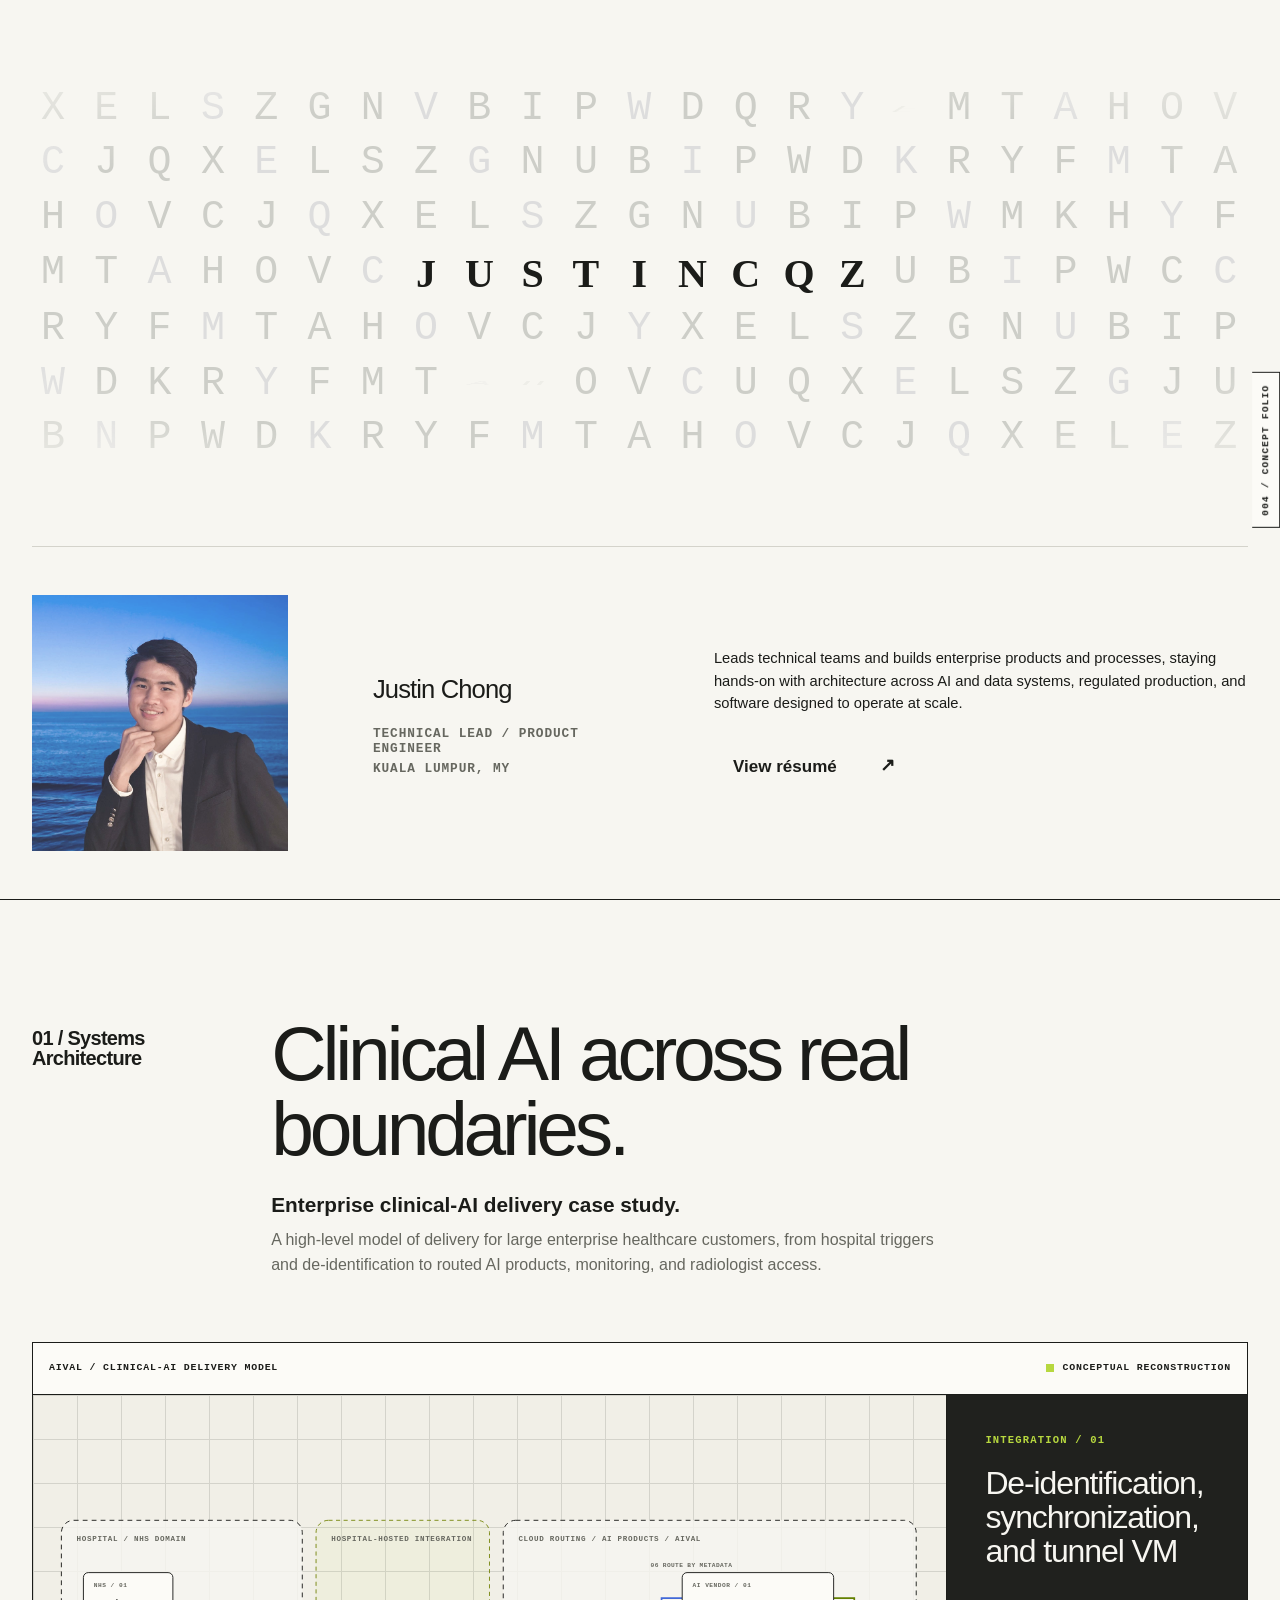
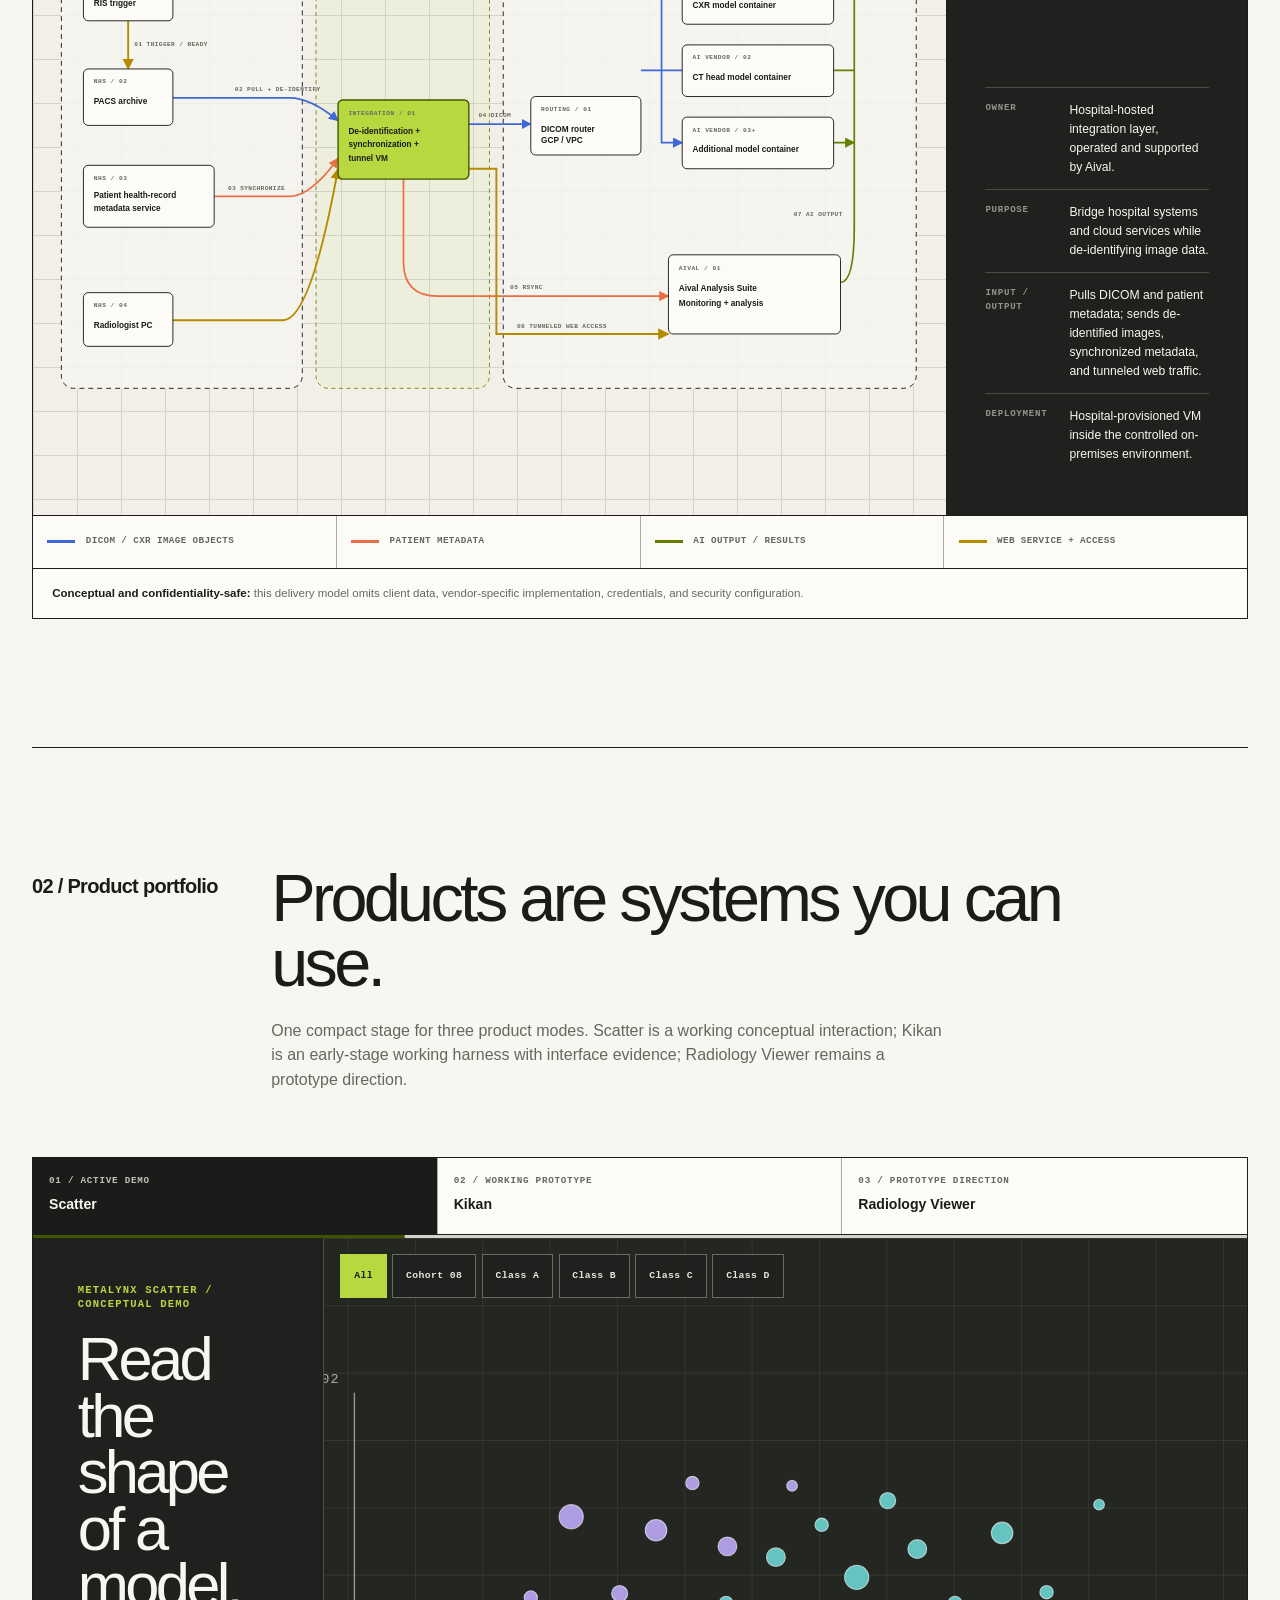
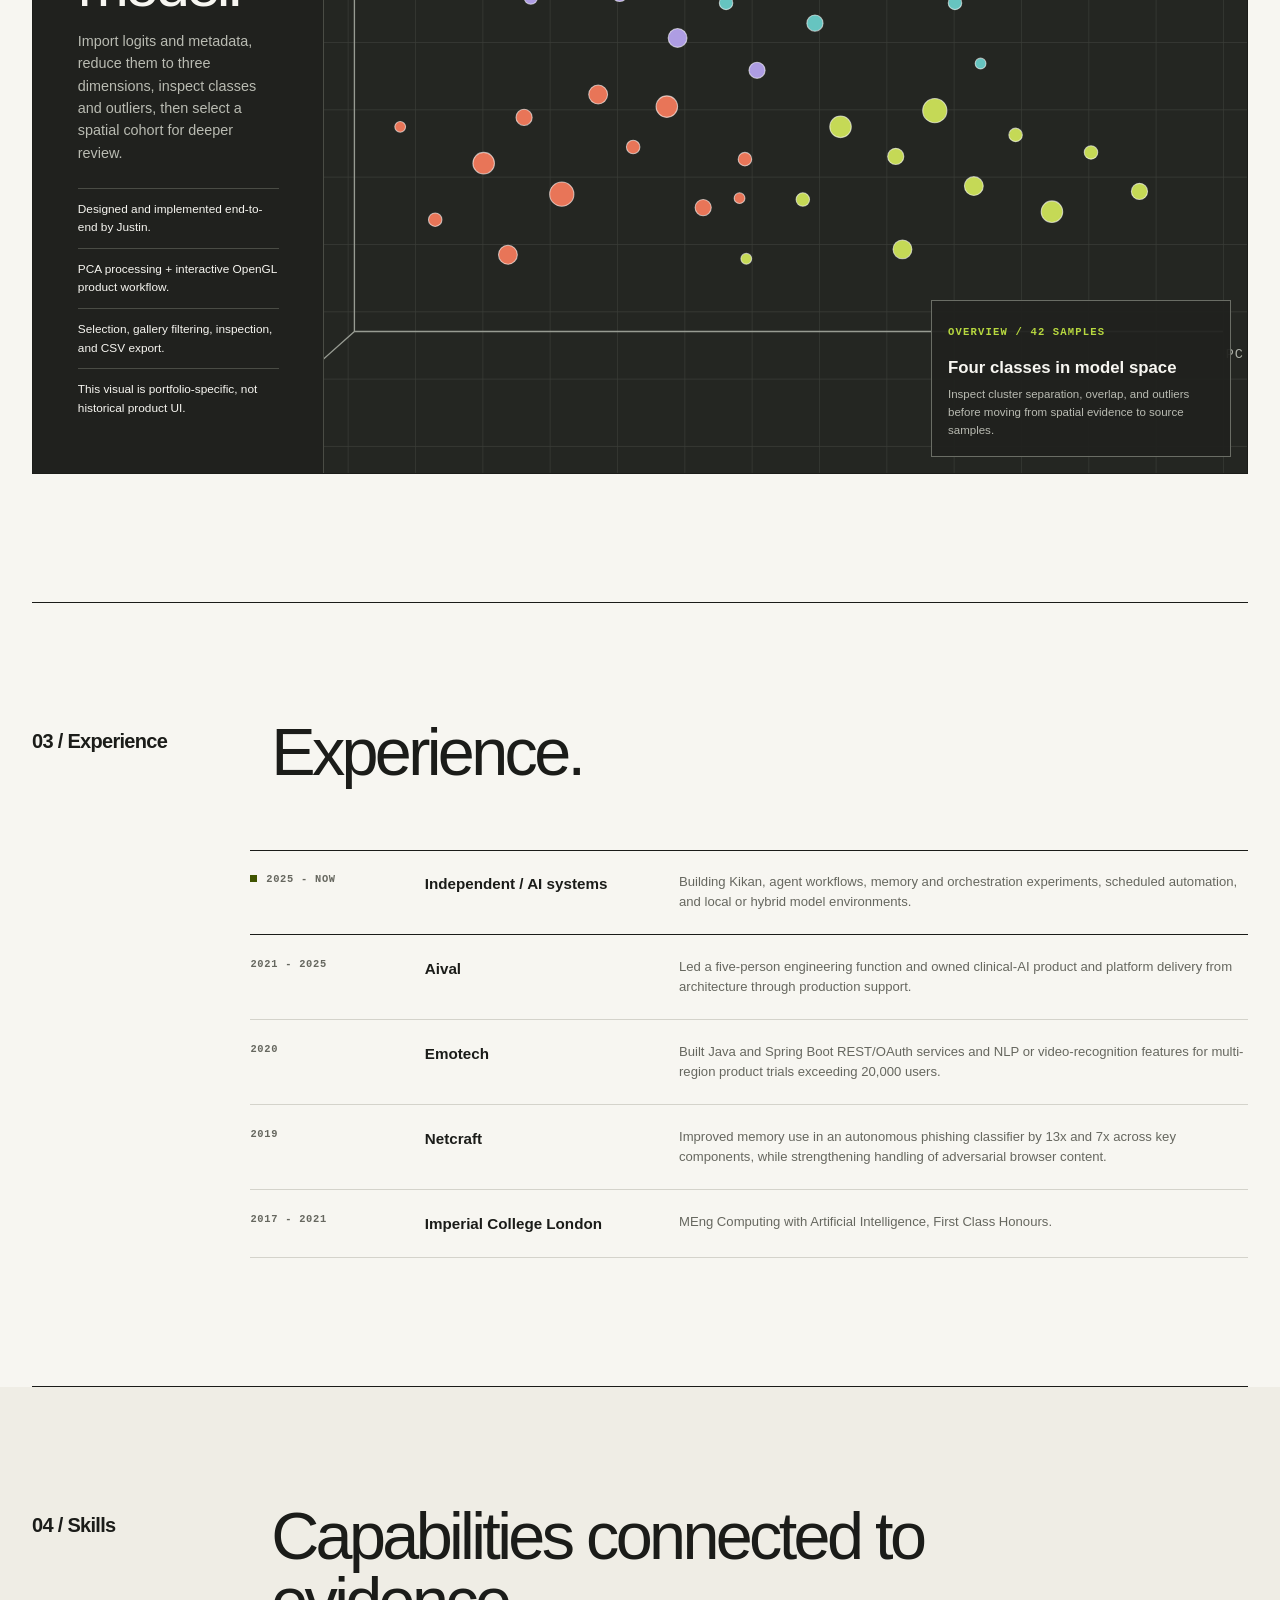
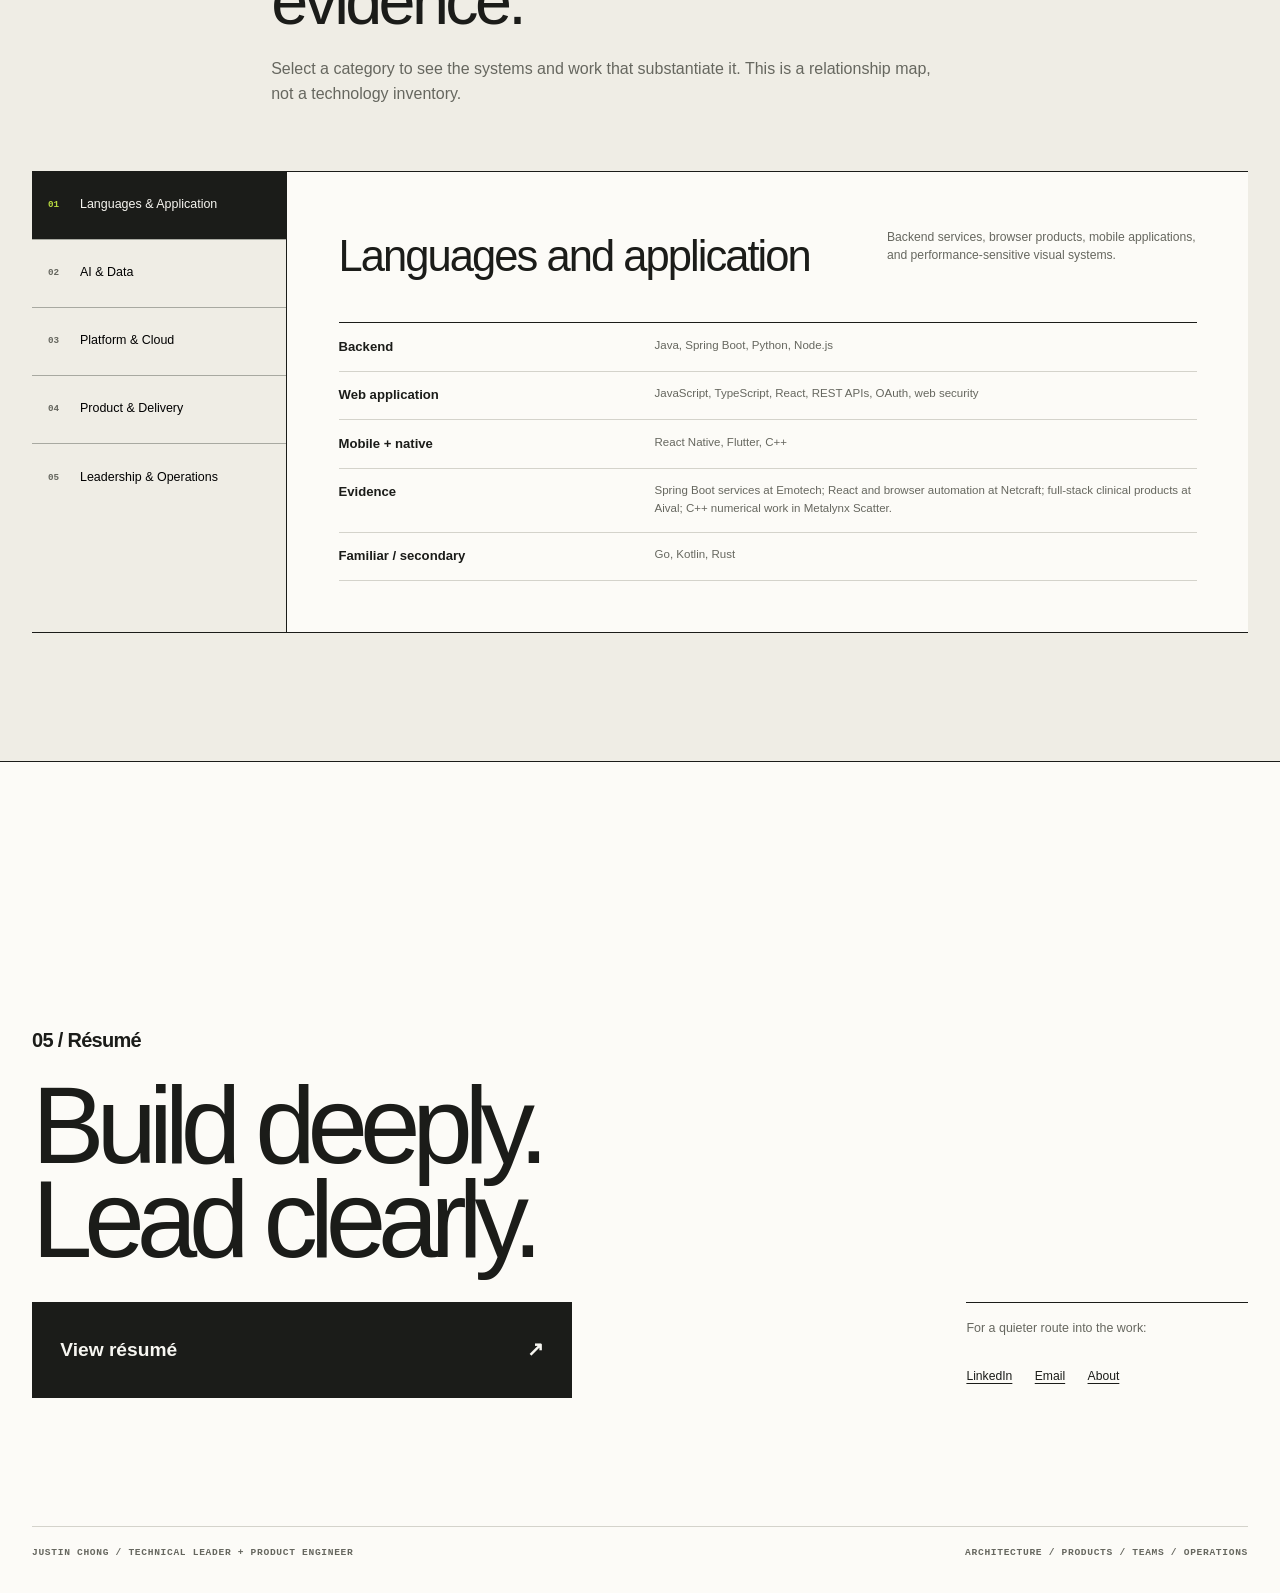
==== commit e0350ca1: "feat: publish Kikan evidence and resume" ====
--- a/index.html
+++ b/index.html
@@ -5,7 +5,1781 @@
   <meta name="viewport" content="width=device-width, initial-scale=1">
   <meta name="description" content="Justin Chong leads teams to build complex products and processes: enterprise systems engineered to operate at scale.">
   <title>Justin Chong | Technical leader and product engineer</title>
-  <link rel="stylesheet" href="assets/css/site.css">
+  <style>
+    :root {
+      color-scheme: light;
+      --paper: #f7f6f1;
+      --paper-deep: #efede5;
+      --paper-clear: #fcfbf7;
+      --ink: #1b1c19;
+      --muted: #66675f;
+      --quiet: #a5a69f;
+      --line: #d4d3cb;
+      --line-strong: #a8a9a1;
+      --green: #b7d83f;
+      --green-dark: #405400;
+      --blue: #4168d8;
+      --orange: #e76f43;
+      --deep: #20211e;
+      --deep-2: #292a26;
+      --deep-line: #4a4c45;
+      --deep-muted: #b9bbb2;
+      --max: 1320px;
+      --sans: Inter, ui-sans-serif, -apple-system, BlinkMacSystemFont, "Segoe UI", Helvetica, Arial, sans-serif;
+      --mono: ui-monospace, "SFMono-Regular", Consolas, "Liberation Mono", Menlo, monospace;
+    }
+
+    * {
+      box-sizing: border-box;
+    }
+
+    html {
+      scroll-behavior: smooth;
+      scroll-padding-top: 2rem;
+    }
+
+    body {
+      margin: 0;
+      overflow-x: hidden;
+      background: var(--paper);
+      color: var(--ink);
+      font-family: var(--sans);
+      font-size: 17px;
+      line-height: 1.55;
+      text-rendering: optimizeLegibility;
+      -webkit-font-smoothing: antialiased;
+    }
+
+    a {
+      color: inherit;
+      text-decoration-thickness: 1px;
+      text-underline-offset: .28em;
+    }
+
+    button,
+    a {
+      -webkit-tap-highlight-color: transparent;
+    }
+
+    button {
+      font: inherit;
+    }
+
+    img,
+    svg {
+      max-width: 100%;
+    }
+
+    :focus-visible {
+      outline: 3px solid var(--blue);
+      outline-offset: 4px;
+    }
+
+    ::selection {
+      background: var(--green);
+      color: var(--ink);
+    }
+
+    [hidden] {
+      display: none !important;
+    }
+
+    .visually-hidden {
+      position: absolute;
+      width: 1px;
+      height: 1px;
+      padding: 0;
+      overflow: hidden;
+      clip: rect(0 0 0 0);
+      white-space: nowrap;
+      border: 0;
+    }
+
+    .skip-link {
+      position: fixed;
+      z-index: 100;
+      top: .75rem;
+      left: .75rem;
+      padding: .75rem 1rem;
+      transform: translateY(-160%);
+      background: var(--ink);
+      color: white;
+      transition: transform 160ms ease;
+    }
+
+    .skip-link:focus {
+      transform: translateY(0);
+    }
+
+    .variant-label {
+      position: fixed;
+      z-index: 40;
+      top: 50%;
+      right: 0;
+      padding: .7rem .55rem;
+      border: 1px solid var(--ink);
+      border-right: 0;
+      background: var(--paper-clear);
+      font: 700 .6rem/1 var(--mono);
+      letter-spacing: .12em;
+      text-transform: uppercase;
+      writing-mode: vertical-rl;
+      transform: translateY(-50%) rotate(180deg);
+    }
+
+    .shell {
+      width: min(calc(100% - 64px), var(--max));
+      margin-inline: auto;
+    }
+
+    .micro,
+    .eyebrow,
+    .meta {
+      font: 650 .66rem/1.35 var(--mono);
+      letter-spacing: .11em;
+      text-transform: uppercase;
+    }
+
+    .section-number {
+      margin: 0;
+      font-size: clamp(1.25rem, 1vw, 2rem);
+      font-weight: 550;
+      line-height: 1;
+      letter-spacing: -.035em;
+      text-transform: none;
+    }
+
+    .section-heading {
+      display: grid;
+      grid-template-columns: minmax(150px, .35fr) minmax(0, 1.65fr);
+      gap: 2rem;
+      align-items: start;
+      margin-bottom: clamp(2.5rem, 5vw, 4.5rem);
+    }
+
+    .section-heading h2 {
+      max-width: 870px;
+      margin: -.16em 0 0;
+      font-size: clamp(2.5rem, 5.2vw, 5.2rem);
+      font-weight: 320;
+      line-height: .98;
+      letter-spacing: -.055em;
+    }
+
+    .section-heading .section-intro {
+      max-width: 680px;
+      margin: 1.4rem 0 0;
+      color: var(--muted);
+      font-size: 1rem;
+    }
+
+    /* Hero */
+    .floating-header {
+      position: fixed;
+      z-index: 35;
+      top: 0;
+      right: 0;
+      left: 0;
+      border-bottom: 1px solid var(--line);
+      background: rgba(247, 246, 241, .96);
+      opacity: 0;
+      pointer-events: none;
+      transform: translateY(-100%);
+      transition: opacity 180ms ease, transform 180ms ease;
+    }
+
+    .floating-header.is-visible {
+      opacity: 1;
+      pointer-events: auto;
+      transform: translateY(0);
+    }
+
+    .site-header {
+      display: flex;
+      min-height: 72px;
+      align-items: center;
+      justify-content: space-between;
+      gap: 2rem;
+    }
+
+    .hero {
+      display: flex;
+      min-height: max(760px, 100svh);
+      flex-direction: column;
+      border-bottom: 1px solid var(--ink);
+    }
+
+    .monogram {
+      display: inline-grid;
+      width: 44px;
+      height: 44px;
+      place-items: center;
+      border: 1px solid var(--ink);
+      font: 600 .72rem/1 var(--mono);
+      text-decoration: none;
+      transition: background 150ms ease, color 150ms ease;
+    }
+
+    .monogram:hover,
+    .monogram:focus-visible {
+      background: var(--ink);
+      color: var(--paper);
+    }
+
+    .site-nav {
+      display: flex;
+      align-items: center;
+      gap: clamp(.5rem, 2vw, 1.8rem);
+      font-size: .76rem;
+    }
+
+    .site-nav a {
+      display: inline-flex;
+      min-height: 44px;
+      align-items: center;
+      text-decoration-color: transparent;
+    }
+
+    .site-nav a:hover,
+    .site-nav a:focus-visible {
+      text-decoration-color: currentColor;
+    }
+
+    .site-nav .resume-link {
+      min-height: 52px;
+      padding-inline: 1.35rem;
+      border: 1px solid var(--ink);
+      text-decoration: none;
+      font-size: .82rem;
+      font-weight: 650;
+    }
+
+    .site-nav .resume-link:hover,
+    .site-nav .resume-link:focus-visible {
+      background: var(--ink);
+      color: var(--paper);
+    }
+
+    .identity-band {
+      display: grid;
+      width: 100%;
+      flex: 1 1 auto;
+      align-items: center;
+      padding-block: clamp(2rem, 5vw, 4.5rem);
+      margin-top: clamp(0, 5rem, 8rem);
+    }
+
+    .letter-field {
+      display: grid;
+      width: min(calc(100% - 64px), 100%);
+      margin-inline: auto;
+      grid-template-columns: repeat(var(--field-columns, 16), minmax(0, 1fr));
+      gap: clamp(.35rem, .75vw, 1rem);
+      overflow: hidden;
+      perspective: 700px;
+      -webkit-mask-image: radial-gradient(ellipse 82% 78% at center, #000 64%, transparent 100%);
+      mask-image: radial-gradient(ellipse 82% 78% at center, #000 64%, transparent 100%);
+    }
+
+    .field-letter {
+      display: grid;
+      aspect-ratio: 1;
+      place-items: center;
+      color: #cdcec8;
+      font: 480 2.5rem var(--mono);
+      letter-spacing: .04em;
+      transition: color 250ms ease, transform 280ms ease, opacity 280ms ease;
+      transform-style: preserve-3d;
+    }
+
+    .field-letter:nth-child(4n) {
+      color: #cdcec8;
+      color: #dddddd;
+    }
+
+    .field-letter.is-flipping {
+      opacity: .2;
+      transform: rotateX(90deg);
+    }
+
+    .field-letter.is-identity {
+      font: 700 2.5rem 'Times New Roman';
+      color: var(--ink);
+      text-transform: uppercase;
+    }
+
+    .hero-lower {
+      display: grid;
+      width: min(calc(100% - 64px), var(--max));
+      margin-inline: auto;
+      grid-template-columns: minmax(190px, .7fr) minmax(200px, .7fr) minmax(360px, 1.35fr);
+      align-items: center;
+      gap: clamp(2rem, 5vw, 5rem);
+      padding-block: clamp(1.8rem, 4vw, 3rem);
+      border-top: 1px solid var(--line);
+      margin-bottom: clamp(0, 5rem, 8rem);
+    }
+
+    .portrait-block {
+      min-width: 0;
+    }
+
+    .portrait {
+      display: block;
+      width: clamp(165px, 20vw, 300px);
+      height: clamp(165px, 20vw, 300px);
+      object-fit: cover;
+      object-position: 51% 43%;
+      filter: saturate(.8) contrast(.9) brightness(1.07);
+      opacity: .86;
+    }
+
+    .hero-meta {
+      margin: 0;
+    }
+
+    .hero-meta strong,
+    .hero-meta span {
+      display: block;
+    }
+
+    .hero-meta strong {
+      margin-bottom: 1rem;
+      font-size: clamp(1.35rem, 2vw, 1.8rem);
+      font-weight: 540;
+      letter-spacing: -.035em;
+    }
+
+    .hero-meta span {
+      margin-top: .35rem;
+      color: var(--muted);
+      font: 650 .8rem var(--mono);
+      letter-spacing: .07em;
+      text-transform: uppercase;
+    }
+
+    .hero-profile {
+      min-width: 0;
+    }
+
+    .hero-profile p {
+      max-width: 600px;
+      margin: 0 0 1.25rem;
+      font-size: clamp(.9rem, 1.15vw, 1.02rem);
+      line-height: 1.55;
+    }
+
+    .hero-resume {
+      display: inline-flex;
+      width: min(100%, 200px);
+      min-height: 64px;
+      align-items: center;
+      justify-content: space-between;
+      padding: .1rem 1.2rem;
+      color: var(--ink);
+      font-weight: 650;
+      text-decoration: none;
+      transition: background 150ms ease, color 150ms ease, transform 150ms ease;
+    }
+
+    .hero-resume::after {
+      content: "\2197";
+      font-family: var(--mono);
+      font-size: 1.15rem;
+    }
+
+    .hero-resume:hover,
+    .hero-resume:focus-visible {
+      background: var(--green);
+      color: var(--green-dark);
+      transform: translateY(-2px);
+    }
+
+    /* Architecture */
+    .architecture {
+      padding-block: clamp(5.5rem, 10vw, 9rem);
+      border-bottom: 1px solid var(--ink);
+    }
+
+    .architecture .section-heading h2 {
+      font-size: clamp(3rem, 6vw, 6rem);
+    }
+
+    .architecture-kicker {
+      max-width: 680px;
+      margin: 1.4rem 0 .45rem;
+      font-size: clamp(1.05rem, 1.7vw, 1.3rem);
+      font-weight: 620;
+    }
+
+    .architecture .section-intro {
+      margin-top: 0;
+    }
+
+    .architecture-frame {
+      overflow: hidden;
+      border: 1px solid var(--ink);
+      background: var(--paper-clear);
+    }
+
+    .frame-topline {
+      display: flex;
+      min-height: 52px;
+      align-items: center;
+      justify-content: space-between;
+      gap: 1rem;
+      padding: .65rem 1rem;
+      border-bottom: 1px solid var(--ink);
+      font: 650 .62rem/1.3 var(--mono);
+      letter-spacing: .08em;
+      text-transform: uppercase;
+    }
+
+    .concept-status {
+      display: inline-flex;
+      align-items: center;
+      gap: .55rem;
+    }
+
+    .concept-status::before {
+      width: 8px;
+      height: 8px;
+      background: var(--green);
+      content: "";
+    }
+
+    .architecture-body {
+      display: grid;
+      grid-template-columns: minmax(0, 1.62fr) minmax(300px, .38fr);
+      min-height: 720px;
+    }
+
+    .diagram-wrap {
+      position: relative;
+      min-width: 0;
+      padding: 1rem;
+      border-right: 1px solid var(--ink);
+      background-color: #f1efe7;
+      background-image: linear-gradient(var(--line) 1px, transparent 1px), linear-gradient(90deg, var(--line) 1px, transparent 1px);
+      background-size: 44px 44px;
+    }
+
+    .architecture-svg {
+      display: block;
+      width: 100%;
+      height: 100%;
+      min-height: 688px;
+    }
+
+    .boundary {
+      fill: rgba(247, 246, 241, .82);
+      stroke: var(--ink);
+      stroke-width: 1.35;
+      stroke-dasharray: 7 6;
+    }
+
+    .integration-zone {
+      fill: rgba(183, 216, 63, .055);
+      stroke: #708000;
+      stroke-width: 1.25;
+      stroke-dasharray: 6 5;
+    }
+
+    .diagram-label {
+      fill: var(--muted);
+      font: 650 11px/1 var(--mono);
+      letter-spacing: .09em;
+      text-transform: uppercase;
+    }
+
+    .diagram-node {
+      cursor: pointer;
+    }
+
+    .diagram-node rect {
+      fill: var(--paper-clear);
+      stroke: var(--ink);
+      stroke-width: 1.35;
+      transition: fill 150ms ease, stroke 150ms ease;
+    }
+
+    .diagram-node text {
+      fill: var(--ink);
+      font: 620 12px/1.2 var(--sans);
+      pointer-events: none;
+    }
+
+    .diagram-node .node-id {
+      fill: var(--muted);
+      font: 650 9px/1 var(--mono);
+      letter-spacing: .08em;
+    }
+
+    .diagram-node:hover rect,
+    .diagram-node:focus rect,
+    .diagram-node.is-active rect {
+      fill: var(--green);
+      stroke: var(--green-dark);
+      stroke-width: 2;
+    }
+
+    .diagram-node:focus {
+      outline: none;
+    }
+
+    .flow {
+      fill: none;
+      stroke: var(--ink);
+      stroke-width: 1.4;
+      vector-effect: non-scaling-stroke;
+    }
+
+    .flow.cross {
+      stroke: var(--blue);
+      stroke-width: 1.7;
+    }
+
+    .flow.return {
+      stroke: var(--orange);
+      stroke-width: 1.7;
+    }
+
+    .flow.ai {
+      stroke: #638000;
+      stroke-width: 1.7;
+    }
+
+    .flow.web {
+      stroke: #b68b00;
+      stroke-width: 1.9;
+    }
+
+    .flow-label {
+      fill: var(--muted);
+      font: 650 9px/1 var(--mono);
+      letter-spacing: .06em;
+    }
+
+    .architecture-mobile {
+      display: none;
+    }
+
+    .architecture-legend {
+      display: grid;
+      grid-template-columns: repeat(4, minmax(0, 1fr));
+      gap: 1px;
+      border-top: 1px solid var(--ink);
+      background: var(--line-strong);
+    }
+
+    .legend-item {
+      display: flex;
+      min-height: 52px;
+      align-items: center;
+      gap: .65rem;
+      padding: .7rem .9rem;
+      background: var(--paper-clear);
+      color: var(--muted);
+      font: 650 .58rem/1.35 var(--mono);
+      letter-spacing: .04em;
+      text-transform: uppercase;
+    }
+
+    .legend-line {
+      width: 28px;
+      height: 3px;
+      flex: 0 0 auto;
+      background: var(--blue);
+    }
+
+    .legend-line.metadata { background: var(--orange); }
+    .legend-line.results { background: #638000; }
+    .legend-line.web { background: #b68b00; }
+
+    .evidence-panel {
+      display: flex;
+      flex-direction: column;
+      min-width: 0;
+      padding: clamp(1.5rem, 3vw, 2.6rem);
+      background: var(--deep);
+      color: var(--paper);
+    }
+
+    .evidence-panel .meta {
+      color: var(--green);
+    }
+
+    .evidence-panel h3 {
+      margin: 1.25rem 0 .9rem;
+      font-size: clamp(1.55rem, 2.5vw, 2.35rem);
+      font-weight: 380;
+      line-height: 1.06;
+      letter-spacing: -.035em;
+    }
+
+    .evidence-facts {
+      margin-top: auto;
+      padding-top: 2rem;
+    }
+
+    .evidence-fact {
+      display: grid;
+      grid-template-columns: 4.5rem 1fr;
+      gap: .75rem;
+      padding: .8rem 0;
+      border-top: 1px solid var(--deep-line);
+      font-size: .76rem;
+    }
+
+    .evidence-fact b {
+      color: #92948b;
+      font: 650 .57rem/1.5 var(--mono);
+      letter-spacing: .08em;
+      text-transform: uppercase;
+    }
+
+    .architecture-note {
+      padding: 1rem 1.2rem;
+      border-top: 1px solid var(--ink);
+      color: var(--muted);
+      font-size: .72rem;
+    }
+
+    .architecture-note strong {
+      color: var(--ink);
+    }
+
+    /* Product portfolio */
+    .portfolio {
+      padding-block: clamp(5.5rem, 10vw, 9rem);
+      border-bottom: 1px solid var(--ink);
+    }
+
+    .portfolio-stage {
+      border: 1px solid var(--ink);
+      background: var(--paper-clear);
+    }
+
+    .portfolio-tabs {
+      display: grid;
+      grid-template-columns: repeat(3, 1fr);
+      margin: 0;
+      padding: 0;
+      border-bottom: 1px solid var(--ink);
+      list-style: none;
+    }
+
+    .portfolio-tab {
+      position: relative;
+      width: 100%;
+      min-height: 76px;
+      padding: .9rem 1rem;
+      border: 0;
+      border-right: 1px solid var(--line-strong);
+      background: transparent;
+      color: var(--muted);
+      text-align: left;
+      cursor: pointer;
+      transition: background 150ms ease, color 150ms ease;
+    }
+
+    .portfolio-tabs li:last-child .portfolio-tab {
+      border-right: 0;
+    }
+
+    .portfolio-tab span,
+    .portfolio-tab strong {
+      display: block;
+    }
+
+    .portfolio-tab span {
+      margin-bottom: .55rem;
+      font: 650 .58rem/1 var(--mono);
+      letter-spacing: .08em;
+      text-transform: uppercase;
+    }
+
+    .portfolio-tab strong {
+      color: var(--ink);
+      font-size: .88rem;
+      font-weight: 620;
+    }
+
+    .portfolio-tab:hover,
+    .portfolio-tab[aria-selected="true"] {
+      background: var(--ink);
+      color: #bfc0b8;
+    }
+
+    .portfolio-tab:hover strong,
+    .portfolio-tab[aria-selected="true"] strong {
+      color: var(--paper);
+    }
+
+    .progress-track {
+      height: 3px;
+      overflow: hidden;
+      background: var(--line);
+    }
+
+    .progress-bar {
+      width: 100%;
+      height: 100%;
+      transform: scaleX(0);
+      transform-origin: left center;
+      background: var(--green-dark);
+    }
+
+    .portfolio-panel {
+      min-height: min(690px, calc(100svh - 130px));
+    }
+
+    .scatter-layout {
+      display: grid;
+      min-height: inherit;
+      grid-template-columns: minmax(270px, .48fr) minmax(0, 1.52fr);
+      background: var(--deep);
+      color: var(--paper);
+    }
+
+    .project-copy {
+      display: flex;
+      flex-direction: column;
+      padding: clamp(1.5rem, 3.5vw, 3rem);
+      border-right: 1px solid var(--deep-line);
+    }
+
+    .project-copy .meta {
+      color: var(--green);
+    }
+
+    .project-copy h3 {
+      margin: 1.25rem 0 1rem;
+      font-size: clamp(2.3rem, 4.8vw, 4.8rem);
+      font-weight: 340;
+      line-height: .92;
+      letter-spacing: -.06em;
+    }
+
+    .project-copy > p {
+      margin: 0;
+      color: var(--deep-muted);
+      font-size: .9rem;
+    }
+
+    .project-facts {
+      margin: auto 0 0;
+      padding: 1.5rem 0 0;
+      list-style: none;
+    }
+
+    .project-facts li {
+      padding: .7rem 0;
+      border-top: 1px solid var(--deep-line);
+      font-size: .74rem;
+    }
+
+    .scatter-demo {
+      position: relative;
+      min-width: 0;
+      min-height: 620px;
+      overflow: hidden;
+      background: #242622;
+    }
+
+    .scatter-demo svg {
+      display: block;
+      width: 100%;
+      height: 100%;
+      min-height: 620px;
+    }
+
+    .scatter-grid {
+      stroke: #42453f;
+      stroke-width: 1;
+    }
+
+    .scatter-axis {
+      fill: none;
+      stroke: #979b92;
+      stroke-width: 1;
+    }
+
+    .scatter-label {
+      fill: #aeb1a8;
+      font: 10px/1 var(--mono);
+      letter-spacing: .08em;
+    }
+
+    .scatter-point {
+      stroke: rgba(255, 255, 255, .6);
+      stroke-width: .8;
+      transform-box: fill-box;
+      transform-origin: center;
+      transition: opacity 220ms ease, transform 220ms ease;
+    }
+
+    .class-a { fill: #e87558; }
+    .class-b { fill: #66c4c0; }
+    .class-c { fill: #c5d956; }
+    .class-d { fill: #ae9de3; }
+
+    .cohort-ring {
+      opacity: 0;
+      transition: opacity 220ms ease;
+    }
+
+    .scatter-demo[data-scatter-view="cohort"] .scatter-point:not([data-cohort="true"]) {
+      opacity: .1;
+      transform: scale(.72);
+    }
+
+    .scatter-demo[data-scatter-view="cohort"] .scatter-point[data-cohort="true"] {
+      transform: scale(1.55);
+    }
+
+    .scatter-demo[data-scatter-view="cohort"] .cohort-ring {
+      opacity: 1;
+    }
+
+    .scatter-demo[data-scatter-view="a"] .scatter-point:not(.class-a),
+    .scatter-demo[data-scatter-view="b"] .scatter-point:not(.class-b),
+    .scatter-demo[data-scatter-view="c"] .scatter-point:not(.class-c),
+    .scatter-demo[data-scatter-view="d"] .scatter-point:not(.class-d) {
+      opacity: .08;
+      transform: scale(.7);
+    }
+
+    .scatter-tools {
+      position: absolute;
+      top: 1rem;
+      right: 1rem;
+      left: 1rem;
+      display: flex;
+      flex-wrap: wrap;
+      gap: .35rem;
+    }
+
+    .scatter-control {
+      min-height: 44px;
+      padding: .55rem .8rem;
+      border: 1px solid #686c63;
+      background: rgba(32, 33, 30, .92);
+      color: #e6e6df;
+      cursor: pointer;
+      font: 650 .61rem/1 var(--mono);
+      letter-spacing: .04em;
+      transition: background 140ms ease, color 140ms ease;
+    }
+
+    .scatter-control:hover,
+    .scatter-control[aria-pressed="true"] {
+      border-color: var(--green);
+      background: var(--green);
+      color: var(--ink);
+    }
+
+    .scatter-control:focus-visible {
+      outline-color: white;
+    }
+
+    .scatter-inspector {
+      position: absolute;
+      right: 1rem;
+      bottom: 1rem;
+      width: min(300px, calc(100% - 2rem));
+      padding: 1rem;
+      border: 1px solid #6a6d65;
+      background: rgba(32, 33, 30, .94);
+    }
+
+    .scatter-inspector .meta {
+      color: var(--green);
+    }
+
+    .scatter-inspector strong {
+      display: block;
+      margin: .7rem 0 .35rem;
+      font-size: 1.05rem;
+      font-weight: 560;
+    }
+
+    .scatter-inspector p {
+      margin: 0;
+      color: var(--deep-muted);
+      font-size: .72rem;
+    }
+
+    .prototype-layout {
+      display: grid;
+      min-height: inherit;
+      grid-template-columns: minmax(280px, .5fr) minmax(0, 1.5fr);
+      background: var(--paper-deep);
+    }
+
+    .prototype-copy {
+      display: flex;
+      flex-direction: column;
+      padding: clamp(1.5rem, 3.5vw, 3rem);
+      border-right: 1px solid var(--ink);
+    }
+
+    .prototype-copy h3 {
+      margin: 1.2rem 0 1rem;
+      font-size: clamp(2.5rem, 5vw, 5rem);
+      font-weight: 330;
+      line-height: .94;
+      letter-spacing: -.06em;
+    }
+
+    .prototype-copy p {
+      margin: 0;
+      color: var(--muted);
+      font-size: .9rem;
+    }
+
+    .prototype-label {
+      align-self: flex-start;
+      margin-top: auto;
+      padding: .55rem .7rem;
+      border: 1px solid var(--ink);
+      font: 650 .58rem/1 var(--mono);
+      letter-spacing: .08em;
+      text-transform: uppercase;
+    }
+
+    .kikan-preview {
+      display: flex;
+      min-width: 0;
+      flex-direction: column;
+      gap: 1.15rem;
+      justify-content: center;
+      padding: clamp(1.25rem, 3vw, 2.5rem);
+      background: var(--deep);
+      color: var(--paper);
+    }
+
+    .kikan-gallery {
+      display: grid;
+      gap: .9rem;
+      min-width: 0;
+    }
+
+    .kikan-shot {
+      margin: 0;
+    }
+
+    .kikan-shot[hidden] {
+      display: none;
+    }
+
+    .kikan-shot img {
+      display: block;
+      width: 100%;
+      height: auto;
+      max-height: 640px;
+      border: 1px solid var(--deep-line);
+      background: #121311;
+      object-fit: contain;
+    }
+
+    .kikan-shot figcaption {
+      display: grid;
+      grid-template-columns: minmax(120px, .38fr) minmax(0, 1.62fr);
+      gap: 1rem;
+      margin-top: .85rem;
+    }
+
+    .kikan-shot figcaption span {
+      color: var(--green);
+      font: 650 .6rem/1.4 var(--mono);
+      letter-spacing: .08em;
+      text-transform: uppercase;
+    }
+
+    .kikan-shot figcaption strong {
+      display: block;
+      font-size: .82rem;
+      font-weight: 620;
+    }
+
+    .kikan-shot figcaption p {
+      grid-column: 2;
+      margin: -.55rem 0 0;
+      color: var(--deep-muted);
+      font-size: .7rem;
+    }
+
+    .kikan-gallery-tabs {
+      display: flex;
+      flex-wrap: wrap;
+      gap: .35rem;
+    }
+
+    .kikan-gallery-tab {
+      min-height: 44px;
+      padding: .55rem .75rem;
+      border: 1px solid var(--deep-line);
+      background: transparent;
+      color: var(--deep-muted);
+      cursor: pointer;
+      font: 650 .6rem/1.2 var(--mono);
+      letter-spacing: .04em;
+      text-transform: uppercase;
+      transition: background 140ms ease, border-color 140ms ease, color 140ms ease;
+    }
+
+    .kikan-gallery-tab:hover,
+    .kikan-gallery-tab[aria-selected="true"] {
+      border-color: var(--green);
+      background: var(--green);
+      color: var(--green-dark);
+    }
+
+    .kikan-gallery-tab:focus-visible {
+      outline-color: white;
+    }
+
+    .viewer-preview {
+      display: grid;
+      grid-template-columns: minmax(110px, .25fr) minmax(0, 1.35fr) minmax(150px, .4fr);
+      grid-template-rows: 48px 1fr;
+      min-width: 0;
+      margin: clamp(1.5rem, 4vw, 3.5rem);
+      border: 1px solid var(--deep);
+      background: #d9d9d3;
+    }
+
+    .viewer-toolbar {
+      grid-column: 1 / -1;
+      display: flex;
+      align-items: center;
+      justify-content: space-between;
+      padding: 0 1rem;
+      border-bottom: 1px solid var(--deep-line);
+      background: var(--deep);
+      color: #d7d8d0;
+      font: 650 .58rem/1 var(--mono);
+      letter-spacing: .06em;
+      text-transform: uppercase;
+    }
+
+    .viewer-series,
+    .viewer-findings {
+      padding: 1rem;
+      background: #eeede8;
+    }
+
+    .viewer-series {
+      border-right: 1px solid var(--line-strong);
+    }
+
+    .viewer-findings {
+      border-left: 1px solid var(--line-strong);
+    }
+
+    .viewer-series span,
+    .viewer-findings span {
+      display: block;
+      margin-bottom: 1rem;
+      color: var(--muted);
+      font: 650 .57rem/1.4 var(--mono);
+      letter-spacing: .07em;
+      text-transform: uppercase;
+    }
+
+    .series-item,
+    .finding-line {
+      height: 42px;
+      margin-bottom: .6rem;
+      border: 1px solid var(--line-strong);
+      background: #f8f7f2;
+    }
+
+    .finding-line {
+      height: 8px;
+      border: 0;
+      background: #c7c7c0;
+    }
+
+    .finding-line.short {
+      width: 62%;
+    }
+
+    .viewer-canvas {
+      display: grid;
+      grid-template-columns: 1fr 1fr;
+      gap: 1px;
+      padding: 1px;
+      background: #555851;
+    }
+
+    .scan-pane {
+      position: relative;
+      min-height: 250px;
+      overflow: hidden;
+      background: #171815;
+    }
+
+    .scan-pane::before,
+    .scan-pane::after {
+      position: absolute;
+      top: 50%;
+      left: 50%;
+      border: 1px solid #6a6d65;
+      border-radius: 50%;
+      content: "";
+      transform: translate(-50%, -50%);
+    }
+
+    .scan-pane::before {
+      width: 46%;
+      aspect-ratio: 1;
+    }
+
+    .scan-pane::after {
+      width: 24%;
+      aspect-ratio: 1;
+      border-color: #a4a79f;
+    }
+
+    /* Experience */
+    .experience {
+      padding-block: clamp(5.5rem, 10vw, 9rem);
+      border-bottom: 1px solid var(--ink);
+    }
+
+    .timeline {
+      margin-left: calc(17.5% + .35rem);
+      border-top: 1px solid var(--ink);
+    }
+
+    .timeline-entry {
+      display: grid;
+      grid-template-columns: 8.5rem minmax(150px, .55fr) minmax(0, 1.45fr);
+      gap: clamp(1rem, 3vw, 3rem);
+      padding: 1.35rem 0;
+      border-bottom: 1px solid var(--line);
+    }
+
+    .timeline-entry time {
+      color: var(--muted);
+      font: 650 .65rem/1.5 var(--mono);
+      letter-spacing: .07em;
+      text-transform: uppercase;
+    }
+
+    .timeline-entry h3 {
+      margin: 0;
+      font-size: .95rem;
+      font-weight: 620;
+    }
+
+    .timeline-entry p {
+      margin: 0;
+      color: var(--muted);
+      font-size: .82rem;
+    }
+
+    .timeline-entry.current {
+      border-bottom-color: var(--ink);
+    }
+
+    .timeline-entry.current time::before {
+      display: inline-block;
+      width: 7px;
+      height: 7px;
+      margin-right: .55rem;
+      background: var(--green-dark);
+      content: "";
+    }
+
+    /* Skills */
+    .skills {
+      padding-block: clamp(5.5rem, 10vw, 9rem);
+      border-bottom: 1px solid var(--ink);
+      background: var(--paper-deep);
+    }
+
+    .skills-interface {
+      display: grid;
+      grid-template-columns: minmax(230px, .42fr) minmax(0, 1.58fr);
+      border-block: 1px solid var(--ink);
+    }
+
+    .skill-tabs {
+      margin: 0;
+      padding: 0;
+      border-right: 1px solid var(--ink);
+      list-style: none;
+    }
+
+    .skill-tab {
+      display: grid;
+      width: 100%;
+      min-height: 68px;
+      grid-template-columns: 2rem 1fr;
+      align-items: center;
+      padding: .7rem 1rem;
+      border: 0;
+      border-bottom: 1px solid var(--line-strong);
+      background: transparent;
+      text-align: left;
+      cursor: pointer;
+      font-size: .78rem;
+    }
+
+    .skill-tabs li:last-child .skill-tab {
+      border-bottom: 0;
+    }
+
+    .skill-tab span {
+      color: var(--muted);
+      font: 650 .58rem/1 var(--mono);
+    }
+
+    .skill-tab:hover,
+    .skill-tab[aria-selected="true"] {
+      background: var(--ink);
+      color: var(--paper);
+    }
+
+    .skill-tab:hover span,
+    .skill-tab[aria-selected="true"] span {
+      color: var(--green);
+    }
+
+    .skill-panel {
+      min-height: 340px;
+      padding: clamp(1.5rem, 4vw, 3.5rem);
+      background: var(--paper-clear);
+    }
+
+    .skill-panel-header {
+      display: grid;
+      grid-template-columns: 1fr minmax(220px, .6fr);
+      gap: 2rem;
+      margin-bottom: 2rem;
+    }
+
+    .skill-panel h3 {
+      margin: 0;
+      font-size: clamp(1.8rem, 3.4vw, 3.3rem);
+      font-weight: 340;
+      letter-spacing: -.045em;
+    }
+
+    .skill-panel-header p {
+      margin: .3rem 0 0;
+      color: var(--muted);
+      font-size: .76rem;
+    }
+
+    .skill-rows {
+      border-top: 1px solid var(--ink);
+    }
+
+    .skill-row {
+      display: grid;
+      grid-template-columns: minmax(160px, .7fr) minmax(0, 1.3fr);
+      gap: 1.5rem;
+      padding: .85rem 0;
+      border-bottom: 1px solid var(--line);
+    }
+
+    .skill-row strong {
+      font-size: .82rem;
+      font-weight: 620;
+    }
+
+    .skill-row span {
+      color: var(--muted);
+      font-size: .72rem;
+    }
+
+    /* CTA */
+    .resume-cta {
+      min-height: 72svh;
+      padding-block: clamp(5rem, 11vw, 10rem) 2rem;
+      background: var(--paper-clear);
+    }
+
+    .cta-grid {
+      display: grid;
+      min-height: 55svh;
+      grid-template-columns: minmax(0, 1.5fr) minmax(220px, .5fr);
+      gap: clamp(2rem, 7vw, 7rem);
+      align-items: end;
+    }
+
+    .cta-main .eyebrow {
+      color: var(--muted);
+    }
+
+    .cta-main h2 {
+      max-width: 900px;
+      margin: 1.5rem 0 2.25rem;
+      font-size: clamp(3.5rem, 8.5vw, 9rem);
+      font-weight: 290;
+      line-height: .86;
+      letter-spacing: -.075em;
+    }
+
+    .resume-button {
+      display: inline-flex;
+      width: min(100%, 540px);
+      min-height: 96px;
+      align-items: center;
+      justify-content: space-between;
+      gap: 2rem;
+      padding: 1.2rem 1.7rem;
+      border: 1px solid var(--ink);
+      background: var(--ink);
+      color: var(--paper);
+      font-size: 1.2rem;
+      font-weight: 620;
+      text-decoration: none;
+      transition: background 150ms ease, color 150ms ease, transform 150ms ease;
+    }
+
+    .resume-button::after {
+      content: "\2197";
+      font-family: var(--mono);
+      font-size: 1.25rem;
+    }
+
+    .resume-button:hover,
+    .resume-button:focus-visible {
+      background: var(--green);
+      color: var(--green-dark);
+      transform: translateY(-3px);
+    }
+
+    .cta-aside {
+      padding-top: 1rem;
+      border-top: 1px solid var(--ink);
+    }
+
+    .cta-aside p {
+      margin: 0 0 1rem;
+      color: var(--muted);
+      font-size: .78rem;
+    }
+
+    .quiet-links {
+      display: flex;
+      flex-wrap: wrap;
+      gap: .25rem 1.4rem;
+    }
+
+    .quiet-links a {
+      display: inline-flex;
+      min-height: 44px;
+      align-items: center;
+      font-size: .76rem;
+    }
+
+    .site-footer {
+      display: flex;
+      justify-content: space-between;
+      gap: 2rem;
+      margin-top: clamp(4rem, 10vw, 8rem);
+      padding-top: 1.2rem;
+      border-top: 1px solid var(--line);
+      color: var(--muted);
+      font: 600 .6rem/1.5 var(--mono);
+      letter-spacing: .07em;
+      text-transform: uppercase;
+    }
+
+    @media (max-width: 1060px) {
+      .hero-lower {
+        grid-template-columns: minmax(170px, .55fr) minmax(185px, .6fr) minmax(300px, 1fr);
+        gap: 2rem;
+      }
+
+      .architecture-body {
+        grid-template-columns: 1fr;
+      }
+
+      .diagram-wrap {
+        border-right: 0;
+        border-bottom: 1px solid var(--ink);
+      }
+
+      .evidence-panel {
+        min-height: 350px;
+      }
+
+      .scatter-layout,
+      .prototype-layout {
+        grid-template-columns: minmax(230px, .42fr) minmax(0, 1.58fr);
+      }
+
+      .workflow-strip {
+        grid-template-columns: repeat(3, 1fr);
+      }
+
+      .workflow-step {
+        min-height: 130px;
+      }
+
+      .workflow-step:nth-child(n + 4) {
+        border-top: 1px solid var(--deep-line);
+      }
+
+      .viewer-preview {
+        grid-template-columns: 100px minmax(0, 1fr);
+      }
+
+      .viewer-findings {
+        display: none;
+      }
+
+    }
+
+    @media (max-width: 900px) {
+      .variant-label {
+        display: none;
+      }
+
+      .shell,
+      .letter-field {
+        width: min(calc(100% - 40px), var(--max));
+      }
+
+      .hero-lower {
+        width: min(calc(100% - 40px), var(--max));
+        grid-template-columns: 180px minmax(160px, .65fr) minmax(280px, 1fr);
+        gap: 1.5rem;
+      }
+
+      .timeline {
+        margin-left: 0;
+      }
+    }
+
+    @media (max-width: 760px) {
+      body {
+        font-size: 16px;
+      }
+
+      .shell,
+      .letter-field {
+        width: calc(100% - 32px);
+      }
+
+      .site-header {
+        min-height: 70px;
+      }
+
+      .site-nav a:not(.resume-link) {
+        display: none;
+      }
+
+      .hero {
+        min-height: 0;
+      }
+
+      .identity-band {
+        min-height: 46svh;
+        padding-block: 2rem;
+      }
+
+      .letter-field {
+        width: calc(100% - 20px);
+        gap: .3rem;
+      }
+
+      .hero-lower {
+        width: calc(100% - 32px);
+        grid-template-columns: minmax(120px, .55fr) minmax(0, 1fr);
+        gap: 1.25rem;
+        padding-block: 2rem 2.5rem;
+      }
+
+      .portrait {
+        width: min(100%, 180px);
+        height: 165px;
+      }
+
+      .hero-profile {
+        grid-column: 1 / -1;
+        padding-top: 1.25rem;
+        border-top: 1px solid var(--line);
+      }
+
+      .section-heading {
+        grid-template-columns: 1fr;
+        gap: 1.4rem;
+      }
+
+      .section-heading h2 {
+        font-size: clamp(2.55rem, 12vw, 4.2rem);
+      }
+
+      .section-heading .section-intro {
+        margin-top: 1rem;
+      }
+
+      .frame-topline {
+        align-items: flex-start;
+        flex-direction: column;
+        padding-block: .9rem;
+      }
+
+      .diagram-wrap {
+        padding: 0;
+        background-image: none;
+      }
+
+      .architecture-svg {
+        display: none;
+      }
+
+      .architecture-mobile {
+        display: block;
+        padding: 1rem;
+      }
+
+      .architecture-mobile > .meta {
+        margin: 0 0 .8rem;
+      }
+
+      .flow-stepper {
+        display: grid;
+        gap: 1px;
+        margin: 0;
+        padding: 1px;
+        background: var(--line-strong);
+        list-style: none;
+      }
+
+      .flow-stepper button {
+        display: grid;
+        width: 100%;
+        min-height: 72px;
+        grid-template-columns: 2.2rem 1fr;
+        gap: .5rem;
+        align-items: start;
+        padding: .85rem;
+        border: 0;
+        background: var(--paper-clear);
+        color: var(--ink);
+        text-align: left;
+        cursor: pointer;
+        font-size: .72rem;
+      }
+
+      .flow-stepper button b {
+        color: var(--muted);
+        font: 650 .62rem/1.5 var(--mono);
+      }
+
+      .flow-stepper button:hover,
+      .flow-stepper button[aria-pressed="true"] {
+        background: var(--green);
+        color: var(--green-dark);
+      }
+
+      .evidence-panel {
+        min-height: 390px;
+      }
+
+      .architecture-note {
+        padding-inline: 1rem;
+      }
+
+      .architecture-legend {
+        grid-template-columns: 1fr 1fr;
+      }
+
+      .portfolio-stage {
+        margin-inline: -16px;
+      }
+
+      .portfolio-tabs {
+        grid-template-columns: 1fr;
+      }
+
+      .portfolio-tabs li:not(:last-child) {
+        border-bottom: 1px solid var(--line-strong);
+      }
+
+      .portfolio-tab {
+        min-height: 58px;
+        border-right: 0;
+      }
+
+      .portfolio-tab span {
+        display: inline;
+        margin: 0 .6rem 0 0;
+      }
+
+      .portfolio-tab strong {
+        display: inline;
+      }
+
+      .portfolio-panel {
+        min-height: 0;
+      }
+
+      .scatter-layout,
+      .prototype-layout {
+        grid-template-columns: 1fr;
+      }
+
+      .project-copy,
+      .prototype-copy {
+        min-height: 350px;
+        border-right: 0;
+        border-bottom: 1px solid var(--deep-line);
+      }
+
+      .prototype-copy {
+        border-bottom-color: var(--ink);
+      }
+
+      .scatter-demo,
+      .scatter-demo svg {
+        min-height: 540px;
+      }
+
+      .kikan-preview {
+        min-height: 500px;
+      }
+
+      .kikan-shot figcaption {
+        grid-template-columns: 1fr;
+        gap: .35rem;
+      }
+
+      .kikan-shot figcaption p {
+        grid-column: auto;
+        margin: 0;
+      }
+
+      .viewer-preview {
+        min-height: 520px;
+        grid-template-columns: 80px minmax(0, 1fr);
+        margin: 1rem;
+      }
+
+      .viewer-canvas {
+        grid-template-columns: 1fr;
+      }
+
+      .scan-pane {
+        min-height: 220px;
+      }
+
+      .timeline-entry {
+        grid-template-columns: 6.5rem 1fr;
+        gap: 1rem;
+      }
+
+      .timeline-entry p {
+        grid-column: 2;
+      }
+
+      .skills-interface {
+        grid-template-columns: 1fr;
+      }
+
+      .skill-tabs {
+        display: grid;
+        grid-template-columns: 1fr 1fr;
+        border-right: 0;
+        border-bottom: 1px solid var(--ink);
+      }
+
+      .skill-tabs li {
+        border-right: 1px solid var(--line-strong);
+      }
+
+      .skill-tabs li:nth-child(even) {
+        border-right: 0;
+      }
+
+      .skill-tabs li:last-child {
+        grid-column: 1 / -1;
+        border-right: 0;
+      }
+
+      .skill-tabs li:last-child .skill-tab {
+        border-top: 1px solid var(--line-strong);
+      }
+
+      .skill-tab {
+        min-height: 62px;
+        padding-inline: .75rem;
+      }
+
+      .skill-panel-header {
+        grid-template-columns: 1fr;
+        gap: .7rem;
+      }
+
+      .skill-row {
+        grid-template-columns: 1fr;
+        gap: .3rem;
+      }
+
+      .cta-grid {
+        min-height: 60svh;
+        grid-template-columns: 1fr;
+        align-content: end;
+      }
+
+      .cta-main h2 {
+        font-size: clamp(3.6rem, 18vw, 6rem);
+      }
+
+      .site-footer {
+        align-items: flex-start;
+        flex-direction: column;
+      }
+    }
+
+    @media (max-width: 430px) {
+      .architecture-legend {
+        grid-template-columns: 1fr;
+      }
+
+      .scatter-tools {
+        right: .65rem;
+        left: .65rem;
+      }
+
+      .scatter-control {
+        flex: 1 1 30%;
+        padding-inline: .45rem;
+      }
+
+      .timeline-entry {
+        grid-template-columns: 1fr;
+      }
+
+      .timeline-entry p {
+        grid-column: auto;
+      }
+    }
+
+    @media (prefers-reduced-motion: reduce) {
+      html {
+        scroll-behavior: auto;
+      }
+
+      *,
+      *::before,
+      *::after {
+        scroll-behavior: auto !important;
+        transition-duration: .01ms !important;
+        animation-duration: .01ms !important;
+        animation-iteration-count: 1 !important;
+      }
+    }
+  </style>
 </head>
 <body>
   <a class="skip-link" href="#main">Skip to main content</a>
@@ -18,7 +1792,7 @@
         <a href="#architecture" tabindex="-1">Systems</a>
         <a href="#portfolio" tabindex="-1">Products</a>
         <a href="#experience" tabindex="-1">Experience</a>
-        <a class="resume-link" href="/resume" tabindex="-1">View r&eacute;sum&eacute;</a>
+        <a class="resume-link" href="assets/Justin_Chong_CV.pdf" target="_blank" rel="noopener" tabindex="-1">View r&eacute;sum&eacute;</a>
       </nav>
     </div>
   </header>
@@ -36,7 +1810,7 @@
       <p class="hero-meta"><strong>Justin Chong</strong><span>Technical Lead / Product Engineer</span><span>Kuala Lumpur, MY</span></p>
       <div class="hero-profile">
         <p>Leads technical teams and builds enterprise products and processes, staying hands-on with architecture across AI and data systems, regulated production, and software designed to operate at scale.</p>
-        <a class="hero-resume" href="/resume">View r&eacute;sum&eacute;</a>
+        <a class="hero-resume" href="assets/Justin_Chong_CV.pdf" target="_blank" rel="noopener">View r&eacute;sum&eacute;</a>
       </div>
     </div>
   </header>
@@ -134,10 +1908,10 @@
                 <text x="435" y="373">tunnel VM</text>
               </g>
               <g class="diagram-node" role="button" tabindex="0" aria-label="GCP VPC DICOM router node" aria-pressed="false" data-node="router">
-                <rect x="700" y="200" width="160" height="85" rx="7"></rect>
-                <text class="node-id" x="715" y="221">ROUTING / 01</text>
-                <text x="715" y="251">DICOM router</text>
-                <text x="715" y="268">GCP / VPC</text>
+                <rect x="700" y="280" width="160" height="85" rx="7"></rect>
+                <text class="node-id" x="715" y="301">ROUTING / 01</text>
+                <text x="715" y="331">DICOM router</text>
+                <text x="715" y="348">GCP / VPC</text>
               </g>
               <g class="diagram-node" role="button" tabindex="0" aria-label="Multiple containerized AI products node" aria-pressed="false" data-node="ai-products">
                 <rect x="920" y="100" width="220" height="75" rx="7"></rect>
@@ -198,14 +1972,14 @@
         <p class="section-number">02 / Product portfolio</p>
         <div>
           <h2 id="portfolio-title">Products are systems you can use.</h2>
-          <p class="section-intro">One compact stage for three product modes. Scatter is a working conceptual interaction; Kikan and Radiology Viewer are clearly marked prototype directions.</p>
+          <p class="section-intro">One compact stage for three product modes. Scatter is a working conceptual interaction; Kikan is an early-stage working harness with interface evidence; Radiology Viewer remains a prototype direction.</p>
         </div>
       </header>
 
       <div class="portfolio-stage" id="portfolio-stage">
         <ul class="portfolio-tabs" role="tablist" aria-label="Product portfolio">
           <li><button class="portfolio-tab" id="portfolio-tab-scatter" type="button" role="tab" aria-selected="true" aria-controls="portfolio-panel-scatter" tabindex="0" data-portfolio="0"><span>01 / Active demo</span><strong>Scatter</strong></button></li>
-          <li><button class="portfolio-tab" id="portfolio-tab-kikan" type="button" role="tab" aria-selected="false" aria-controls="portfolio-panel-kikan" tabindex="-1" data-portfolio="1"><span>02 / Prototype direction</span><strong>Kikan</strong></button></li>
+          <li><button class="portfolio-tab" id="portfolio-tab-kikan" type="button" role="tab" aria-selected="false" aria-controls="portfolio-panel-kikan" tabindex="-1" data-portfolio="1"><span>02 / Working prototype</span><strong>Kikan</strong></button></li>
           <li><button class="portfolio-tab" id="portfolio-tab-viewer" type="button" role="tab" aria-selected="false" aria-controls="portfolio-panel-viewer" tabindex="-1" data-portfolio="2"><span>03 / Prototype direction</span><strong>Radiology Viewer</strong></button></li>
         </ul>
         <div class="progress-track" id="portfolio-progress" role="progressbar" aria-label="Time until next product" aria-valuemin="0" aria-valuemax="100" aria-valuenow="0">
@@ -288,18 +2062,42 @@
               <span class="meta">Autonomous engineering harness</span>
               <h3>Kikan</h3>
               <p>An opinionated workflow that turns a one-line feature idea into researched, designed, planned, implemented, and tested change.</p>
-              <span class="prototype-label">Prototype direction / early-stage dogfooding</span>
+              <ul class="project-facts">
+                <li>Backlog, planning, development, and merge review as first-class states.</li>
+                <li>Planner and developer context preserved in issue timelines and agent logs.</li>
+                <li>Evidence below is from active dogfooding, not a production-autonomy claim.</li>
+              </ul>
+              <span class="prototype-label">Working prototype / early-stage dogfooding</span>
             </div>
-            <div class="kikan-preview" aria-label="Conceptual Kikan workflow strip">
-              <div class="idea-line"><span>Input / 01</span><strong>Add a health check for dependent services.</strong></div>
-              <div class="workflow-strip">
-                <div class="workflow-step"><span>01</span><strong>Expand intent</strong></div>
-                <div class="workflow-step"><span>02</span><strong>Discover context</strong></div>
-                <div class="workflow-step"><span>03</span><strong>Validate plan</strong></div>
-                <div class="workflow-step"><span>04</span><strong>Implement in isolation</strong></div>
-                <div class="workflow-step"><span>05</span><strong>Test, review, iterate</strong></div>
+            <div class="kikan-preview" aria-label="Kikan interface evidence gallery">
+              <div class="kikan-gallery">
+                <figure class="kikan-shot" id="kikan-shot-home" role="tabpanel" aria-labelledby="kikan-shot-tab-home">
+                  <img src="assets/images/kikan-home.png" alt="Kikan home dashboard showing the action centre, recent movements, activity metrics, and Kanban board" width="1828" height="967">
+                  <figcaption>
+                    <span>Home / 01</span>
+                    <div><strong>One operating picture for agent work.</strong><p>Action Centre, global feed, recent movements, and Kanban make the execution state legible at a glance.</p></div>
+                  </figcaption>
+                </figure>
+                <figure class="kikan-shot" id="kikan-shot-workstation" role="tabpanel" aria-labelledby="kikan-shot-tab-workstation" hidden>
+                  <img src="assets/images/kikan-workstation.png" alt="Kikan workstation showing an issue timeline beside agent logs and planner messages" width="1834" height="977">
+                  <figcaption>
+                    <span>Workstation / 02</span>
+                    <div><strong>Keep the reasoning trail attached to the issue.</strong><p>Timeline and Agent Logs expose planner and developer context, tool calls, blocked states, and the next useful action.</p></div>
+                  </figcaption>
+                </figure>
+                <figure class="kikan-shot" id="kikan-shot-earlier" role="tabpanel" aria-labelledby="kikan-shot-tab-earlier" hidden>
+                  <img src="assets/images/kikan-earlier-dashboard.png" alt="Earlier Kikan-branded dashboard iteration showing an action centre, activity feed, and Kanban workflow" width="1858" height="995">
+                  <figcaption>
+                    <span>Earlier view / 03</span>
+                    <div><strong>Product evolution is part of the evidence.</strong><p>An earlier AITT-branded dashboard iteration shows the same operating model becoming more focused and coherent.</p></div>
+                  </figcaption>
+                </figure>
               </div>
-              <p class="workflow-note">Conceptual presentation only. Current evidence is Kikan extending itself through its own workflow, not proven production autonomy or a reliability claim.</p>
+              <div class="kikan-gallery-tabs" role="tablist" aria-label="Kikan interface evidence">
+                <button class="kikan-gallery-tab" id="kikan-shot-tab-home" type="button" role="tab" aria-selected="true" aria-controls="kikan-shot-home" data-kikan-shot="0">Home</button>
+                <button class="kikan-gallery-tab" id="kikan-shot-tab-workstation" type="button" role="tab" aria-selected="false" aria-controls="kikan-shot-workstation" data-kikan-shot="1">Workstation</button>
+                <button class="kikan-gallery-tab" id="kikan-shot-tab-earlier" type="button" role="tab" aria-selected="false" aria-controls="kikan-shot-earlier" data-kikan-shot="2">Earlier view</button>
+              </div>
             </div>
           </div>
         </section>
@@ -440,9 +2238,9 @@
       <div class="shell">
         <div class="cta-grid">
           <div class="cta-main">
-            <span class="eyebrow">05 / R&eacute;sum&eacute;</span>
+            <span class="section-number">05 / R&eacute;sum&eacute;</span>
             <h2 id="resume-title">Build deeply.<br>Lead clearly.</h2>
-            <a class="resume-button" href="/resume">View r&eacute;sum&eacute;</a>
+            <a class="resume-button" href="assets/Justin_Chong_CV.pdf" target="_blank" rel="noopener">View r&eacute;sum&eacute;</a>
           </div>
           <aside class="cta-aside">
             <p>For a quieter route into the work:</p>
@@ -461,6 +2259,334 @@
     </section>
   </main>
 
-  <script src="assets/js/site.js" defer></script>
+  <script>
+    (() => {
+      const reducedMotion = window.matchMedia("(prefers-reduced-motion: reduce)");
+
+      const floatingHeader = document.querySelector("#floating-header");
+      const floatingHeaderLinks = Array.from(floatingHeader.querySelectorAll("a"));
+      function updateFloatingHeader() {
+        const visible = window.scrollY > 128;
+        floatingHeader.classList.toggle("is-visible", visible);
+        floatingHeader.setAttribute("aria-hidden", String(!visible));
+        floatingHeaderLinks.forEach((link) => {
+          if (visible) link.removeAttribute("tabindex");
+          else link.tabIndex = -1;
+        });
+      }
+      updateFloatingHeader();
+      window.addEventListener("scroll", updateFloatingHeader, { passive: true });
+
+      // Every identity character occupies the same cell as the changing field around it.
+      const letterField = document.querySelector("#letter-field");
+      const identity = "justincqz";
+      const alphabet = "ABCDEFGHIJKLMNOPQRSTUVWXYZ";
+      let fieldLetters = [];
+      let fieldResizeTimer;
+
+      function buildLetterField() {
+        const cellWidth = window.innerWidth <= 760 ? 36 : 52;
+        const columns = Math.max(identity.length, Math.floor(letterField.clientWidth / cellWidth));
+        const rows = window.innerWidth <= 760 ? 9 : 7;
+        const identityRow = Math.floor(rows / 2);
+        const identityStart = identityRow * columns + Math.floor((columns - identity.length) / 2);
+        const fragment = document.createDocumentFragment();
+
+        letterField.replaceChildren();
+        letterField.style.setProperty("--field-columns", String(columns));
+        for (let index = 0; index < columns * rows; index += 1) {
+          const cell = document.createElement("span");
+          cell.className = "field-letter";
+          const identityIndex = index - identityStart;
+          if (identityIndex >= 0 && identityIndex < identity.length) {
+            cell.classList.add("is-identity");
+            cell.textContent = identity[identityIndex];
+          } else {
+            cell.dataset.letter = "";
+            cell.textContent = alphabet[(index * 7 + columns) % alphabet.length];
+          }
+          fragment.append(cell);
+        }
+        letterField.append(fragment);
+        fieldLetters = Array.from(letterField.querySelectorAll("[data-letter]"));
+      }
+
+      buildLetterField();
+      window.addEventListener("resize", () => {
+        window.clearTimeout(fieldResizeTimer);
+        fieldResizeTimer = window.setTimeout(buildLetterField, 120);
+      });
+
+      if (!reducedMotion.matches) {
+        window.setInterval(() => {
+          const candidates = fieldLetters.slice().sort(() => Math.random() - 0.5).slice(0, Math.min(5, fieldLetters.length));
+          candidates.forEach((letter, index) => {
+            window.setTimeout(() => {
+              letter.classList.add("is-flipping");
+              window.setTimeout(() => {
+                letter.textContent = alphabet[Math.floor(Math.random() * alphabet.length)];
+                letter.classList.remove("is-flipping");
+              }, 280);
+            }, index * 90);
+          });
+        }, 650);
+      }
+
+      const architectureDetails = {
+        "ris": {
+          counter: "NHS / 01",
+          title: "RIS trigger endpoint",
+          owner: "Hospital / NHS domain.",
+          purpose: "Initiate the image workflow and indicate when the requested study is ready to pull.",
+          flowRole: "Sends request and ready signals to the PACS archive.",
+          deployment: "Existing hospital radiology information system."
+        },
+        "pacs": {
+          counter: "NHS / 02",
+          title: "PACS archive",
+          owner: "Hospital / NHS domain.",
+          purpose: "Store clinical image studies and make a requested study available to the integration layer.",
+          flowRole: "Receives the RIS-triggered request; supplies DICOM image objects for pull and de-identification.",
+          deployment: "Existing hospital imaging archive inside the clinical network."
+        },
+        "patient-metadata": {
+          counter: "NHS / 03",
+          title: "Patient health-record metadata service",
+          owner: "Hospital / NHS domain.",
+          purpose: "Provide the associated health-record metadata needed for analysis and monitoring.",
+          flowRole: "Supplies patient metadata to the integration VM for synchronization with Aival Analysis Suite.",
+          deployment: "Hospital-side data service within the controlled network."
+        },
+        "integration-vm": {
+          counter: "INTEGRATION / 01",
+          title: "De-identification, synchronization, and tunnel VM",
+          owner: "Hospital-hosted integration layer, operated and supported by Aival.",
+          purpose: "Bridge hospital systems and cloud services while de-identifying image data.",
+          flowRole: "Pulls DICOM and patient metadata; sends de-identified images, synchronized metadata, and tunneled web traffic.",
+          deployment: "Hospital-provisioned VM inside the controlled on-premises environment."
+        },
+        "workstation": {
+          counter: "NHS / 04",
+          title: "Radiologist workstation",
+          owner: "Hospital / NHS domain.",
+          purpose: "Give clinical users access to the Aival analysis and monitoring interface.",
+          flowRole: "Requests the open web endpoint through the integration VM's controlled tunnel.",
+          deployment: "Hospital workstation using an existing browser and network environment."
+        },
+        "router": {
+          counter: "ROUTING / 01",
+          title: "GCP / VPC DICOM router",
+          owner: "Cloud routing layer.",
+          purpose: "Choose the appropriate AI product for each de-identified study.",
+          flowRole: "Receives DICOM and routes it by metadata, modality, and use case to one of multiple containers.",
+          deployment: "Router service within a controlled GCP virtual private cloud."
+        },
+        "ai-products": {
+          counter: "AI VENDORS / 01+",
+          title: "Containerized AI products",
+          owner: "Multiple AI vendors and product teams.",
+          purpose: "Run modality- and use-case-specific inference across CXR, CT head, and additional products.",
+          flowRole: "Receive routed, de-identified DICOM image objects and emit AI output or results to Aival.",
+          deployment: "Multiple isolated product containers reached through the cloud routing layer."
+        },
+        "analysis": {
+          counter: "AIVAL / 01",
+          title: "Aival Analysis Suite",
+          owner: "Aival.",
+          purpose: "Monitor and analyze AI outputs alongside synchronized patient metadata.",
+          flowRole: "Receives patient metadata by rsync and AI output from product containers; serves the web analysis interface.",
+          deployment: "Cloud-hosted analysis product accessed from the hospital through the integration tunnel."
+        }
+      };
+
+      const architectureControls = Array.from(document.querySelectorAll("[data-node]"));
+      const architectureCounter = document.querySelector("#architecture-counter");
+      const architectureTitle = document.querySelector("#architecture-node-title");
+      const architectureOwner = document.querySelector("#architecture-owner");
+      const architecturePurpose = document.querySelector("#architecture-purpose");
+      const architectureFlowRole = document.querySelector("#architecture-flow-role");
+      const architectureDeployment = document.querySelector("#architecture-deployment");
+
+      function selectArchitectureNode(key) {
+        const detail = architectureDetails[key];
+        if (!detail) return;
+        architectureControls.forEach((control) => {
+          const selected = control.dataset.node === key;
+          control.setAttribute("aria-pressed", String(selected));
+          control.classList.toggle("is-active", selected);
+        });
+        architectureCounter.textContent = detail.counter;
+        architectureTitle.textContent = detail.title;
+        architectureOwner.textContent = detail.owner;
+        architecturePurpose.textContent = detail.purpose;
+        architectureFlowRole.textContent = detail.flowRole;
+        architectureDeployment.textContent = detail.deployment;
+      }
+
+      architectureControls.forEach((control) => {
+        control.addEventListener("click", () => selectArchitectureNode(control.dataset.node));
+        control.addEventListener("keydown", (event) => {
+          if (event.key !== "Enter" && event.key !== " ") return;
+          event.preventDefault();
+          selectArchitectureNode(control.dataset.node);
+        });
+      });
+
+      const portfolioStage = document.querySelector("#portfolio-stage");
+      const portfolioTabs = Array.from(document.querySelectorAll(".portfolio-tab"));
+      const portfolioPanels = Array.from(document.querySelectorAll(".portfolio-panel"));
+      const progress = document.querySelector("#portfolio-progress");
+      const progressBar = progress.querySelector(".progress-bar");
+      const portfolioDuration = 8000;
+      let portfolioIndex = 0;
+      let portfolioElapsed = 0;
+      let previousFrame = null;
+      let pointerInside = false;
+      let focusInside = false;
+
+      function portfolioPaused() {
+        return reducedMotion.matches || pointerInside || focusInside;
+      }
+
+      function selectPortfolio(index, moveFocus = false) {
+        portfolioIndex = (index + portfolioTabs.length) % portfolioTabs.length;
+        portfolioElapsed = 0;
+        portfolioTabs.forEach((tab, tabIndex) => {
+          const selected = tabIndex === portfolioIndex;
+          tab.setAttribute("aria-selected", String(selected));
+          tab.tabIndex = selected ? 0 : -1;
+        });
+        portfolioPanels.forEach((panel, panelIndex) => {
+          panel.hidden = panelIndex !== portfolioIndex;
+        });
+        progressBar.style.transform = "scaleX(0)";
+        progress.setAttribute("aria-valuenow", "0");
+        if (moveFocus) portfolioTabs[portfolioIndex].focus();
+      }
+
+      portfolioTabs.forEach((tab, index) => {
+        tab.addEventListener("click", () => selectPortfolio(index));
+        tab.addEventListener("keydown", (event) => {
+          if (!["ArrowRight", "ArrowDown", "ArrowLeft", "ArrowUp", "Home", "End"].includes(event.key)) return;
+          event.preventDefault();
+          let next = index;
+          if (event.key === "ArrowRight" || event.key === "ArrowDown") next = index + 1;
+          if (event.key === "ArrowLeft" || event.key === "ArrowUp") next = index - 1;
+          if (event.key === "Home") next = 0;
+          if (event.key === "End") next = portfolioTabs.length - 1;
+          selectPortfolio(next, true);
+        });
+      });
+
+      portfolioStage.addEventListener("pointerenter", () => { pointerInside = true; });
+      portfolioStage.addEventListener("pointerleave", () => { pointerInside = false; });
+      portfolioStage.addEventListener("focusin", () => { focusInside = true; });
+      portfolioStage.addEventListener("focusout", () => {
+        window.setTimeout(() => { focusInside = portfolioStage.contains(document.activeElement); }, 0);
+      });
+
+      function animatePortfolio(now) {
+        if (previousFrame === null) previousFrame = now;
+        const delta = Math.min(now - previousFrame, 100);
+        previousFrame = now;
+        if (!portfolioPaused()) {
+          portfolioElapsed += delta;
+          if (portfolioElapsed >= portfolioDuration) selectPortfolio(portfolioIndex + 1);
+        }
+        const percent = Math.min(100, (portfolioElapsed / portfolioDuration) * 100);
+        progressBar.style.transform = `scaleX(${percent / 100})`;
+        progress.setAttribute("aria-valuenow", String(Math.round(percent)));
+        window.requestAnimationFrame(animatePortfolio);
+      }
+      window.requestAnimationFrame(animatePortfolio);
+
+      const scatterDetails = {
+        all: ["Overview / 42 samples", "Four classes in model space", "Inspect cluster separation, overlap, and outliers before moving from spatial evidence to source samples."],
+        cohort: ["Selected cohort / 8 samples", "A spatial signal becomes a review set", "The selected cohort can move into gallery inspection, conditional filtering, and a curated CSV export."],
+        a: ["Class A / 11 samples", "A compact lower-left cluster", "Class isolation makes local density and boundary overlap easier to evaluate."],
+        b: ["Class B / 11 samples", "A broad upper cluster", "Several samples sit close to other class boundaries and merit deeper inspection."],
+        c: ["Class C / 11 samples", "A dispersed lower-right cluster", "Spread and outliers are visible without losing the source-sample workflow."],
+        d: ["Class D / 9 samples", "A smaller upper-left cluster", "Class-level inspection complements cohort selection rather than replacing it."]
+      };
+      const scatterDemo = document.querySelector("#scatter-demo");
+      const scatterControls = Array.from(document.querySelectorAll(".scatter-control"));
+      const scatterState = document.querySelector("#scatter-state");
+      const scatterInspectorTitle = document.querySelector("#scatter-inspector-title");
+      const scatterInspectorCopy = document.querySelector("#scatter-inspector-copy");
+
+      scatterControls.forEach((control) => {
+        control.addEventListener("click", () => {
+          const view = control.dataset.scatter;
+          const detail = scatterDetails[view];
+          scatterDemo.dataset.scatterView = view;
+          scatterControls.forEach((item) => item.setAttribute("aria-pressed", String(item === control)));
+          scatterState.textContent = detail[0];
+          scatterInspectorTitle.textContent = detail[1];
+          scatterInspectorCopy.textContent = detail[2];
+        });
+      });
+
+      const kikanTabs = Array.from(document.querySelectorAll(".kikan-gallery-tab"));
+      const kikanShots = Array.from(document.querySelectorAll(".kikan-shot"));
+
+      function selectKikanShot(index, moveFocus = false) {
+        const selectedIndex = (index + kikanTabs.length) % kikanTabs.length;
+        kikanTabs.forEach((tab, tabIndex) => {
+          const selected = tabIndex === selectedIndex;
+          tab.setAttribute("aria-selected", String(selected));
+          tab.tabIndex = selected ? 0 : -1;
+        });
+        kikanShots.forEach((shot, shotIndex) => {
+          shot.hidden = shotIndex !== selectedIndex;
+        });
+        if (moveFocus) kikanTabs[selectedIndex].focus();
+      }
+
+      kikanTabs.forEach((tab, index) => {
+        tab.addEventListener("click", () => selectKikanShot(index));
+        tab.addEventListener("keydown", (event) => {
+          if (!["ArrowRight", "ArrowDown", "ArrowLeft", "ArrowUp", "Home", "End"].includes(event.key)) return;
+          event.preventDefault();
+          let next = index;
+          if (event.key === "ArrowRight" || event.key === "ArrowDown") next = index + 1;
+          if (event.key === "ArrowLeft" || event.key === "ArrowUp") next = index - 1;
+          if (event.key === "Home") next = 0;
+          if (event.key === "End") next = kikanTabs.length - 1;
+          selectKikanShot(next, true);
+        });
+      });
+      selectKikanShot(0);
+
+      const skillTabs = Array.from(document.querySelectorAll(".skill-tab"));
+      const skillPanels = Array.from(document.querySelectorAll(".skill-panel"));
+
+      function selectSkill(index, moveFocus = false) {
+        const selectedIndex = (index + skillTabs.length) % skillTabs.length;
+        skillTabs.forEach((tab, tabIndex) => {
+          const selected = tabIndex === selectedIndex;
+          tab.setAttribute("aria-selected", String(selected));
+          tab.tabIndex = selected ? 0 : -1;
+        });
+        skillPanels.forEach((panel, panelIndex) => {
+          panel.hidden = panelIndex !== selectedIndex;
+        });
+        if (moveFocus) skillTabs[selectedIndex].focus();
+      }
+
+      skillTabs.forEach((tab, index) => {
+        tab.addEventListener("click", () => selectSkill(index));
+        tab.addEventListener("keydown", (event) => {
+          if (!["ArrowRight", "ArrowDown", "ArrowLeft", "ArrowUp", "Home", "End"].includes(event.key)) return;
+          event.preventDefault();
+          let next = index;
+          if (event.key === "ArrowRight" || event.key === "ArrowDown") next = index + 1;
+          if (event.key === "ArrowLeft" || event.key === "ArrowUp") next = index - 1;
+          if (event.key === "Home") next = 0;
+          if (event.key === "End") next = skillTabs.length - 1;
+          selectSkill(next, true);
+        });
+      });
+    })();
+  </script>
 </body>
 </html>
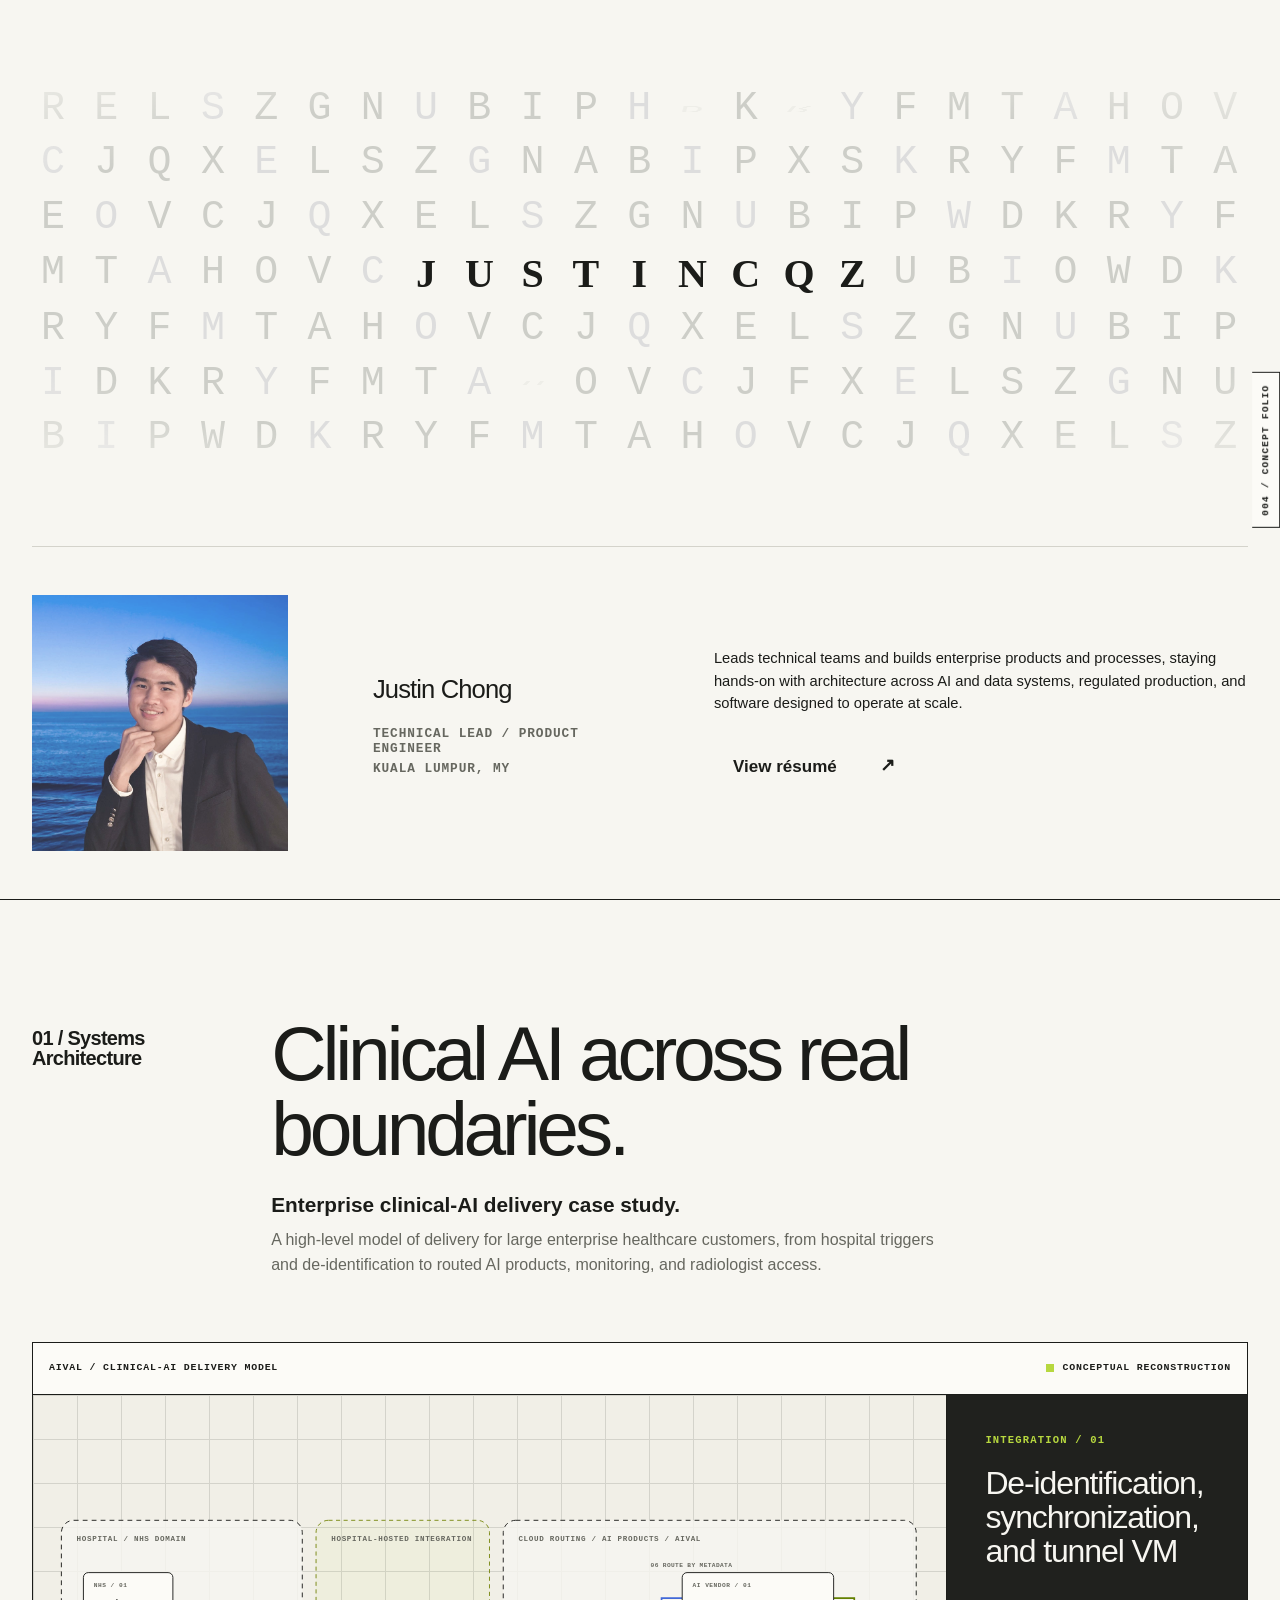
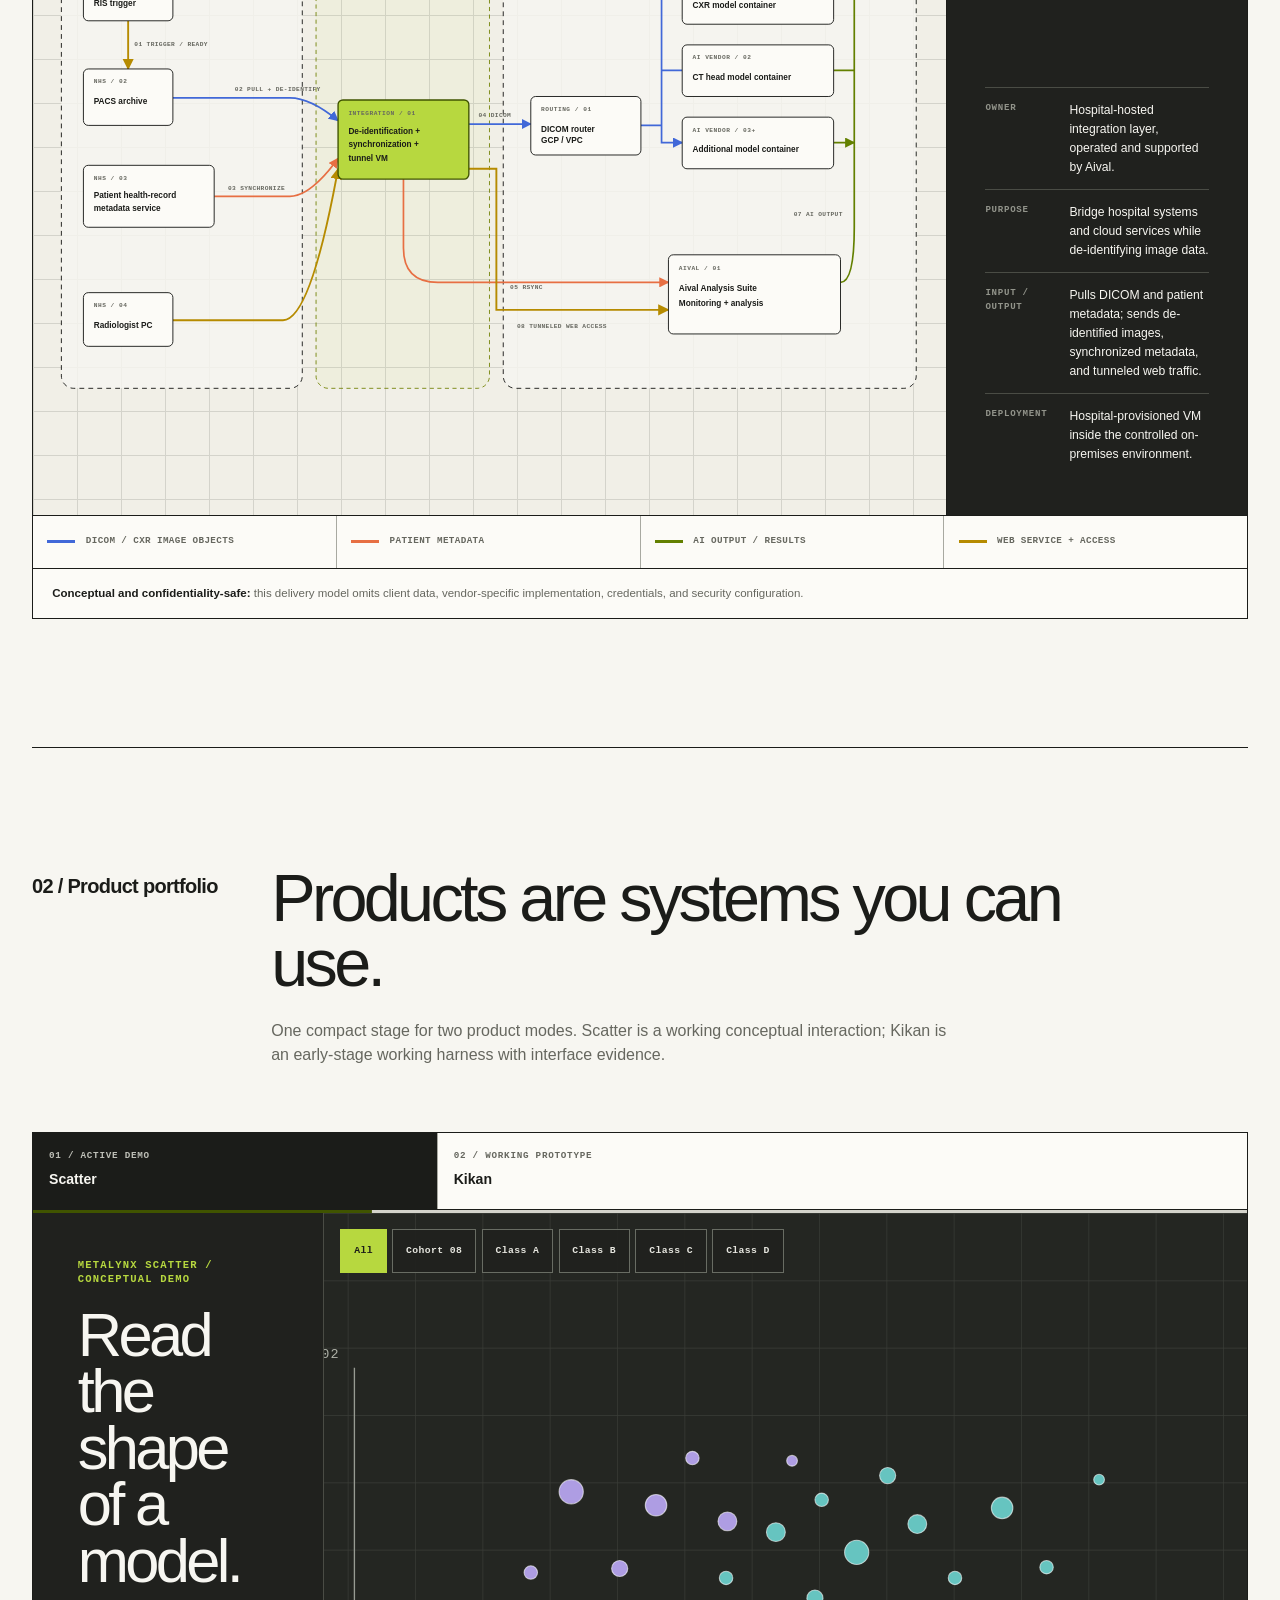
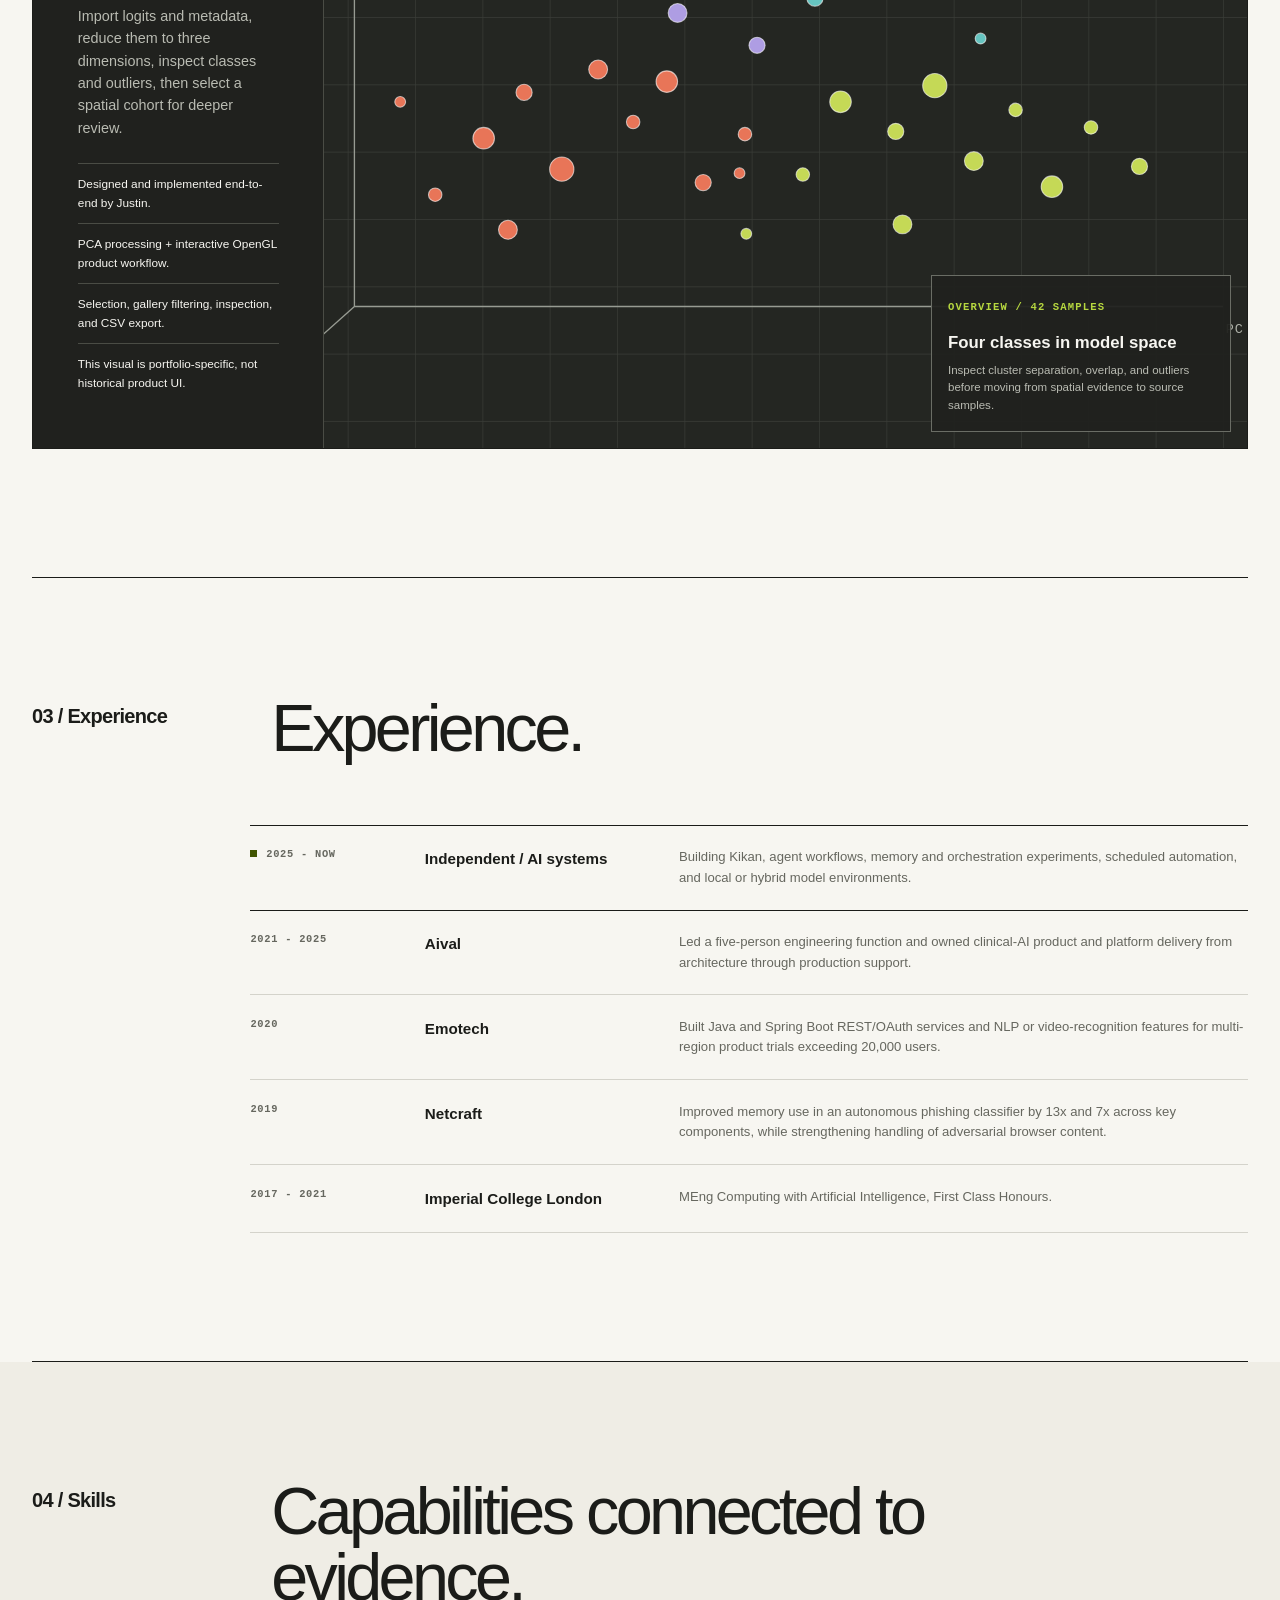
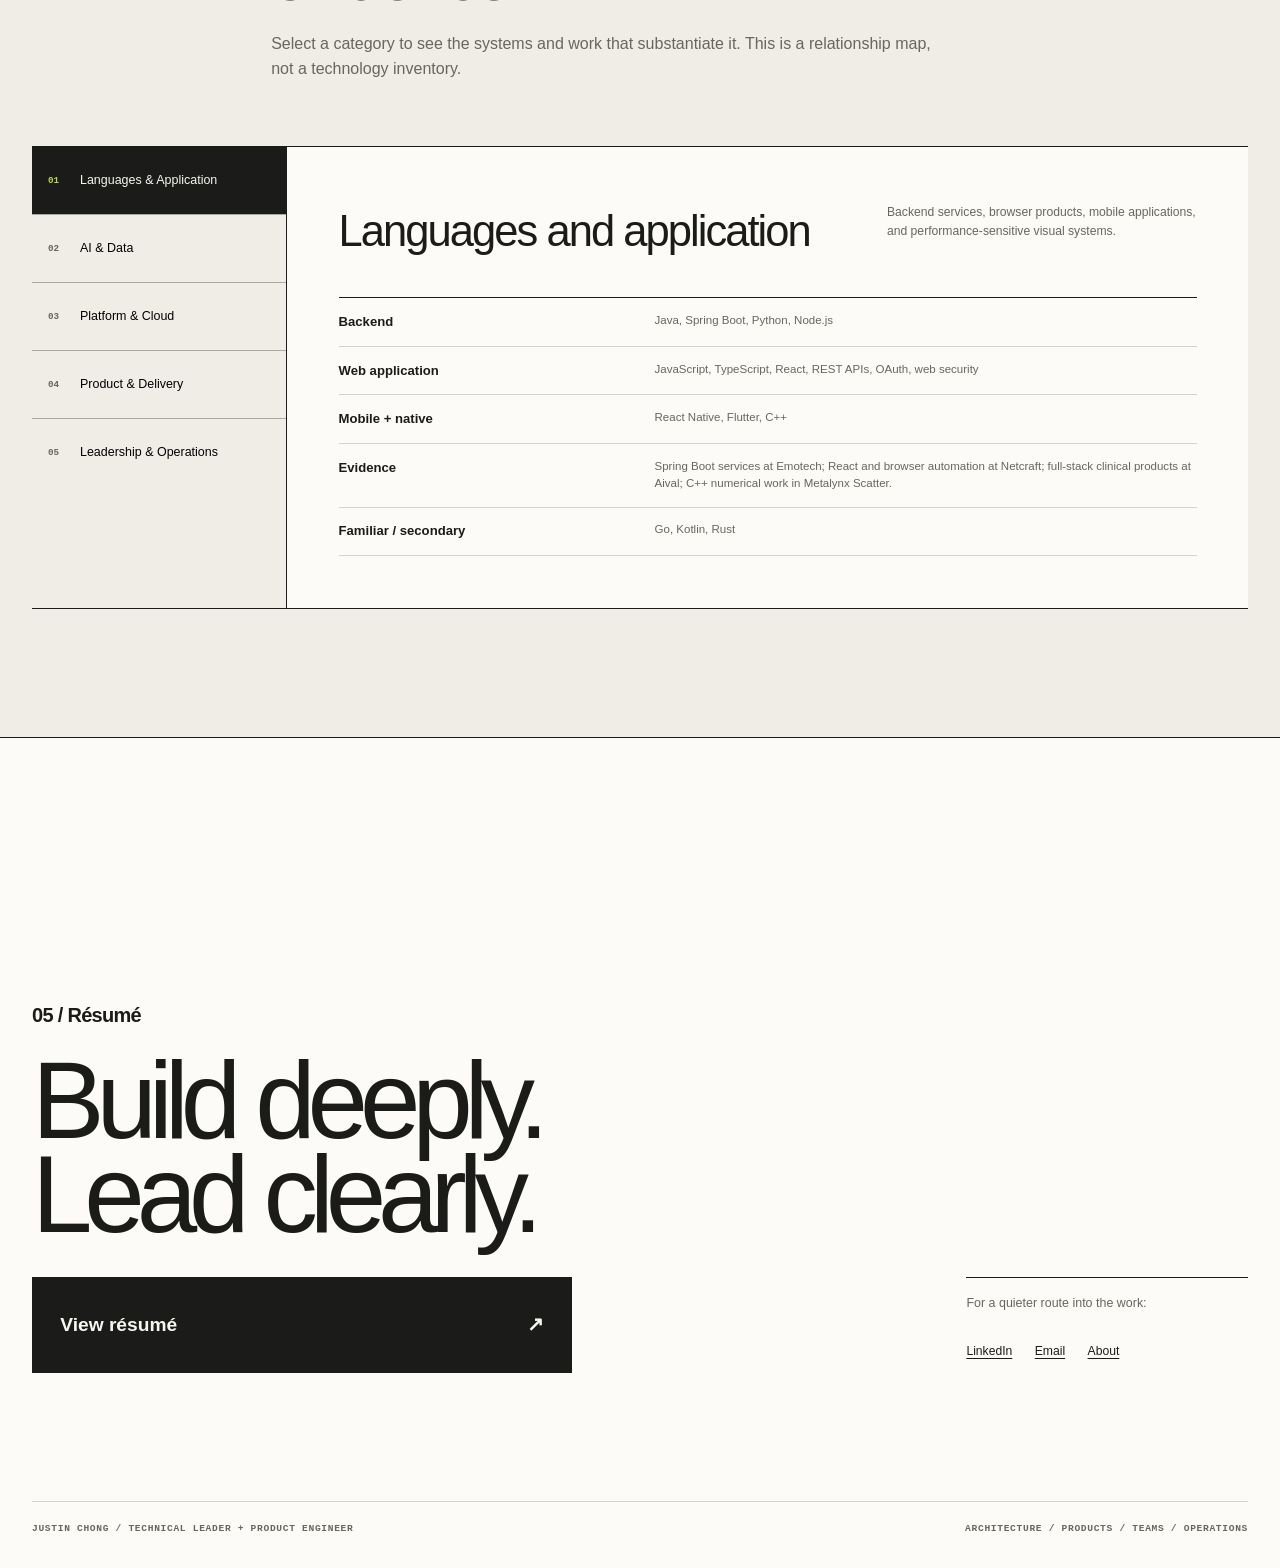
==== commit c4c78141: "feat: refine portfolio diagram and projects" ====
--- a/index.html
+++ b/index.html
@@ -1865,11 +1865,11 @@
               <path class="flow cross" d="M180 282H350Q380 282 420 315" marker-end="url(#arrow-blue)"></path>
               <path class="flow return" d="M240 425H350Q380 425 420 370" marker-end="url(#arrow-orange)"></path>
               <path class="flow cross" d="M610 320H700" marker-end="url(#arrow-blue)"></path>
-              <path class="flow return" d="M515 400V520Q515 570 565 570H900" marker-end="url(#arrow-orange)"></path>
-              <path class="flow cross" d="M860 242H890V137H920M890 242V242H920M890 242V347H920" marker-end="url(#arrow-blue)"></path>
+              <path class="flow return" d="M515 400V500Q515 550 565 550H900" marker-end="url(#arrow-orange)"></path>
+              <path class="flow cross" d="M860 322H890V137H920M860 322H890V242H920M860 322H890V347H920" marker-end="url(#arrow-blue)"></path>
               <path class="flow ai" d="M1140 137H1170V470Q1170 550 1150 550M1140 242H1170M1140 347H1170" marker-end="url(#arrow-green)"></path>
               <path class="flow web" d="M180 605H340Q380 605 420 385" marker-end="url(#arrow-yellow)"></path>
-              <path class="flow web" d="M610 385H650V625H900" marker-end="url(#arrow-yellow)"></path>
+              <path class="flow web" d="M610 385H650V590H900" marker-end="url(#arrow-yellow)"></path>
               <text class="flow-label" x="124" y="207">01 TRIGGER / READY</text>
               <text class="flow-label" x="270" y="272">02 PULL + DE-IDENTIFY</text>
               <text class="flow-label" x="260" y="416">03 SYNCHRONIZE</text>
@@ -1972,7 +1972,7 @@
         <p class="section-number">02 / Product portfolio</p>
         <div>
           <h2 id="portfolio-title">Products are systems you can use.</h2>
-          <p class="section-intro">One compact stage for three product modes. Scatter is a working conceptual interaction; Kikan is an early-stage working harness with interface evidence; Radiology Viewer remains a prototype direction.</p>
+          <p class="section-intro">One compact stage for two product modes. Scatter is a working conceptual interaction; Kikan is an early-stage working harness with interface evidence.</p>
         </div>
       </header>
 
@@ -1980,7 +1980,7 @@
         <ul class="portfolio-tabs" role="tablist" aria-label="Product portfolio">
           <li><button class="portfolio-tab" id="portfolio-tab-scatter" type="button" role="tab" aria-selected="true" aria-controls="portfolio-panel-scatter" tabindex="0" data-portfolio="0"><span>01 / Active demo</span><strong>Scatter</strong></button></li>
           <li><button class="portfolio-tab" id="portfolio-tab-kikan" type="button" role="tab" aria-selected="false" aria-controls="portfolio-panel-kikan" tabindex="-1" data-portfolio="1"><span>02 / Working prototype</span><strong>Kikan</strong></button></li>
-          <li><button class="portfolio-tab" id="portfolio-tab-viewer" type="button" role="tab" aria-selected="false" aria-controls="portfolio-panel-viewer" tabindex="-1" data-portfolio="2"><span>03 / Prototype direction</span><strong>Radiology Viewer</strong></button></li>
+
         </ul>
         <div class="progress-track" id="portfolio-progress" role="progressbar" aria-label="Time until next product" aria-valuemin="0" aria-valuemax="100" aria-valuenow="0">
           <div class="progress-bar"></div>
@@ -2086,9 +2086,9 @@
                   </figcaption>
                 </figure>
                 <figure class="kikan-shot" id="kikan-shot-earlier" role="tabpanel" aria-labelledby="kikan-shot-tab-earlier" hidden>
-                  <img src="assets/images/kikan-earlier-dashboard.png" alt="Earlier Kikan-branded dashboard iteration showing an action centre, activity feed, and Kanban workflow" width="1858" height="995">
+                  <img src="assets/images/kikan-earlier-dashboard.png" alt="AITT dashboard iteration showing an action centre, activity feed, and Kanban workflow" width="1858" height="995">
                   <figcaption>
-                    <span>Earlier view / 03</span>
+                    <span>AITT dashboard / 03</span>
                     <div><strong>Product evolution is part of the evidence.</strong><p>An earlier AITT-branded dashboard iteration shows the same operating model becoming more focused and coherent.</p></div>
                   </figcaption>
                 </figure>
@@ -2096,28 +2096,13 @@
               <div class="kikan-gallery-tabs" role="tablist" aria-label="Kikan interface evidence">
                 <button class="kikan-gallery-tab" id="kikan-shot-tab-home" type="button" role="tab" aria-selected="true" aria-controls="kikan-shot-home" data-kikan-shot="0">Home</button>
                 <button class="kikan-gallery-tab" id="kikan-shot-tab-workstation" type="button" role="tab" aria-selected="false" aria-controls="kikan-shot-workstation" data-kikan-shot="1">Workstation</button>
-                <button class="kikan-gallery-tab" id="kikan-shot-tab-earlier" type="button" role="tab" aria-selected="false" aria-controls="kikan-shot-earlier" data-kikan-shot="2">Earlier view</button>
+                <button class="kikan-gallery-tab" id="kikan-shot-tab-earlier" type="button" role="tab" aria-selected="false" aria-controls="kikan-shot-earlier" data-kikan-shot="2">AITT dashboard</button>
               </div>
             </div>
           </div>
         </section>
 
-        <section class="portfolio-panel" id="portfolio-panel-viewer" role="tabpanel" tabindex="0" aria-labelledby="portfolio-tab-viewer" hidden>
-          <div class="prototype-layout">
-            <div class="prototype-copy">
-              <span class="meta">Clinical product interface</span>
-              <h3>Radiology Viewer</h3>
-              <p>A reserved visual direction for presenting a high-trust, data-dense product surface without exposing patient data, client workflows, or a historical interface.</p>
-              <span class="prototype-label">Prototype direction / no patient data</span>
-            </div>
-            <div class="viewer-preview" role="img" aria-label="Neutral multi-panel radiology viewer schematic containing no patient data">
-              <div class="viewer-toolbar"><span>Viewer schematic</span><span>Sanitized / conceptual</span></div>
-              <div class="viewer-series"><span>Series</span><div class="series-item"></div><div class="series-item"></div><div class="series-item"></div></div>
-              <div class="viewer-canvas"><div class="scan-pane"></div><div class="scan-pane"></div><div class="scan-pane"></div><div class="scan-pane"></div></div>
-              <div class="viewer-findings"><span>Review</span><div class="finding-line"></div><div class="finding-line short"></div><div class="finding-line"></div><div class="finding-line short"></div></div>
-            </div>
-          </div>
-        </section>
+
       </div>
     </section>
 
